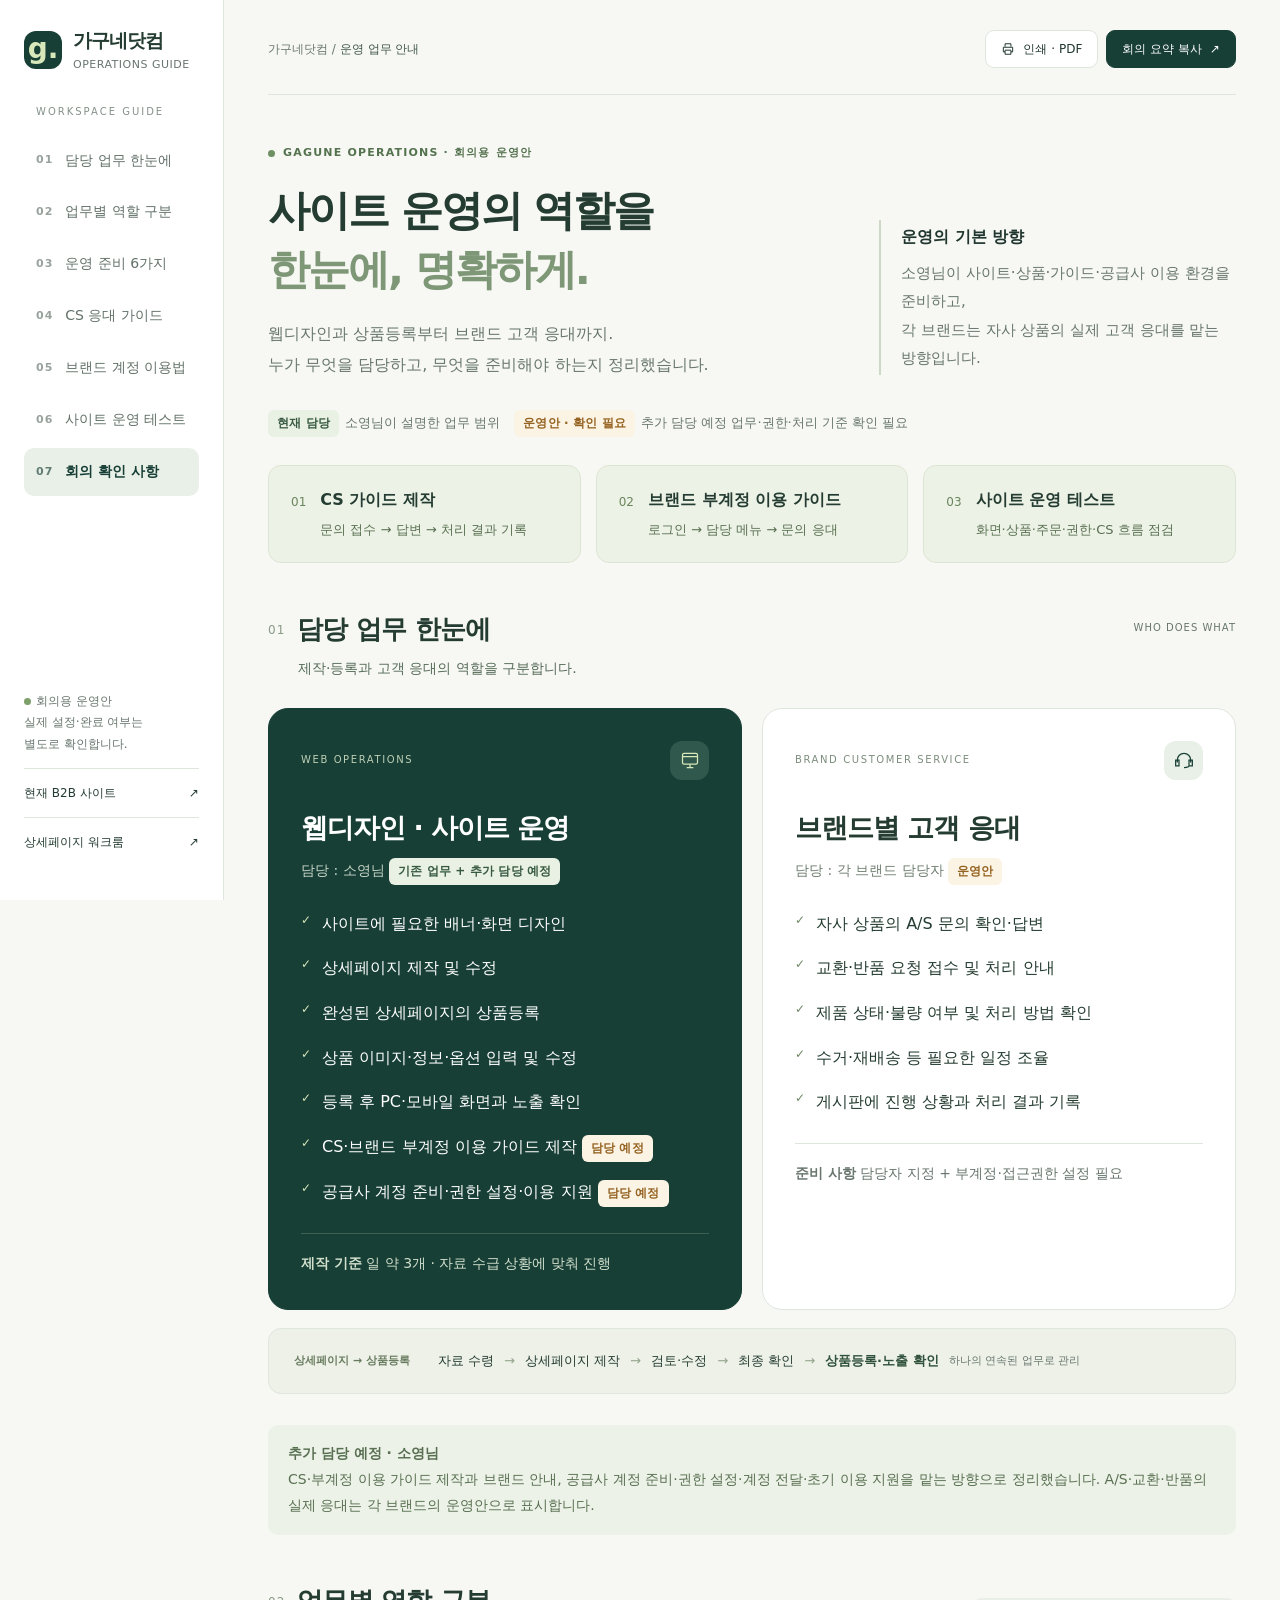
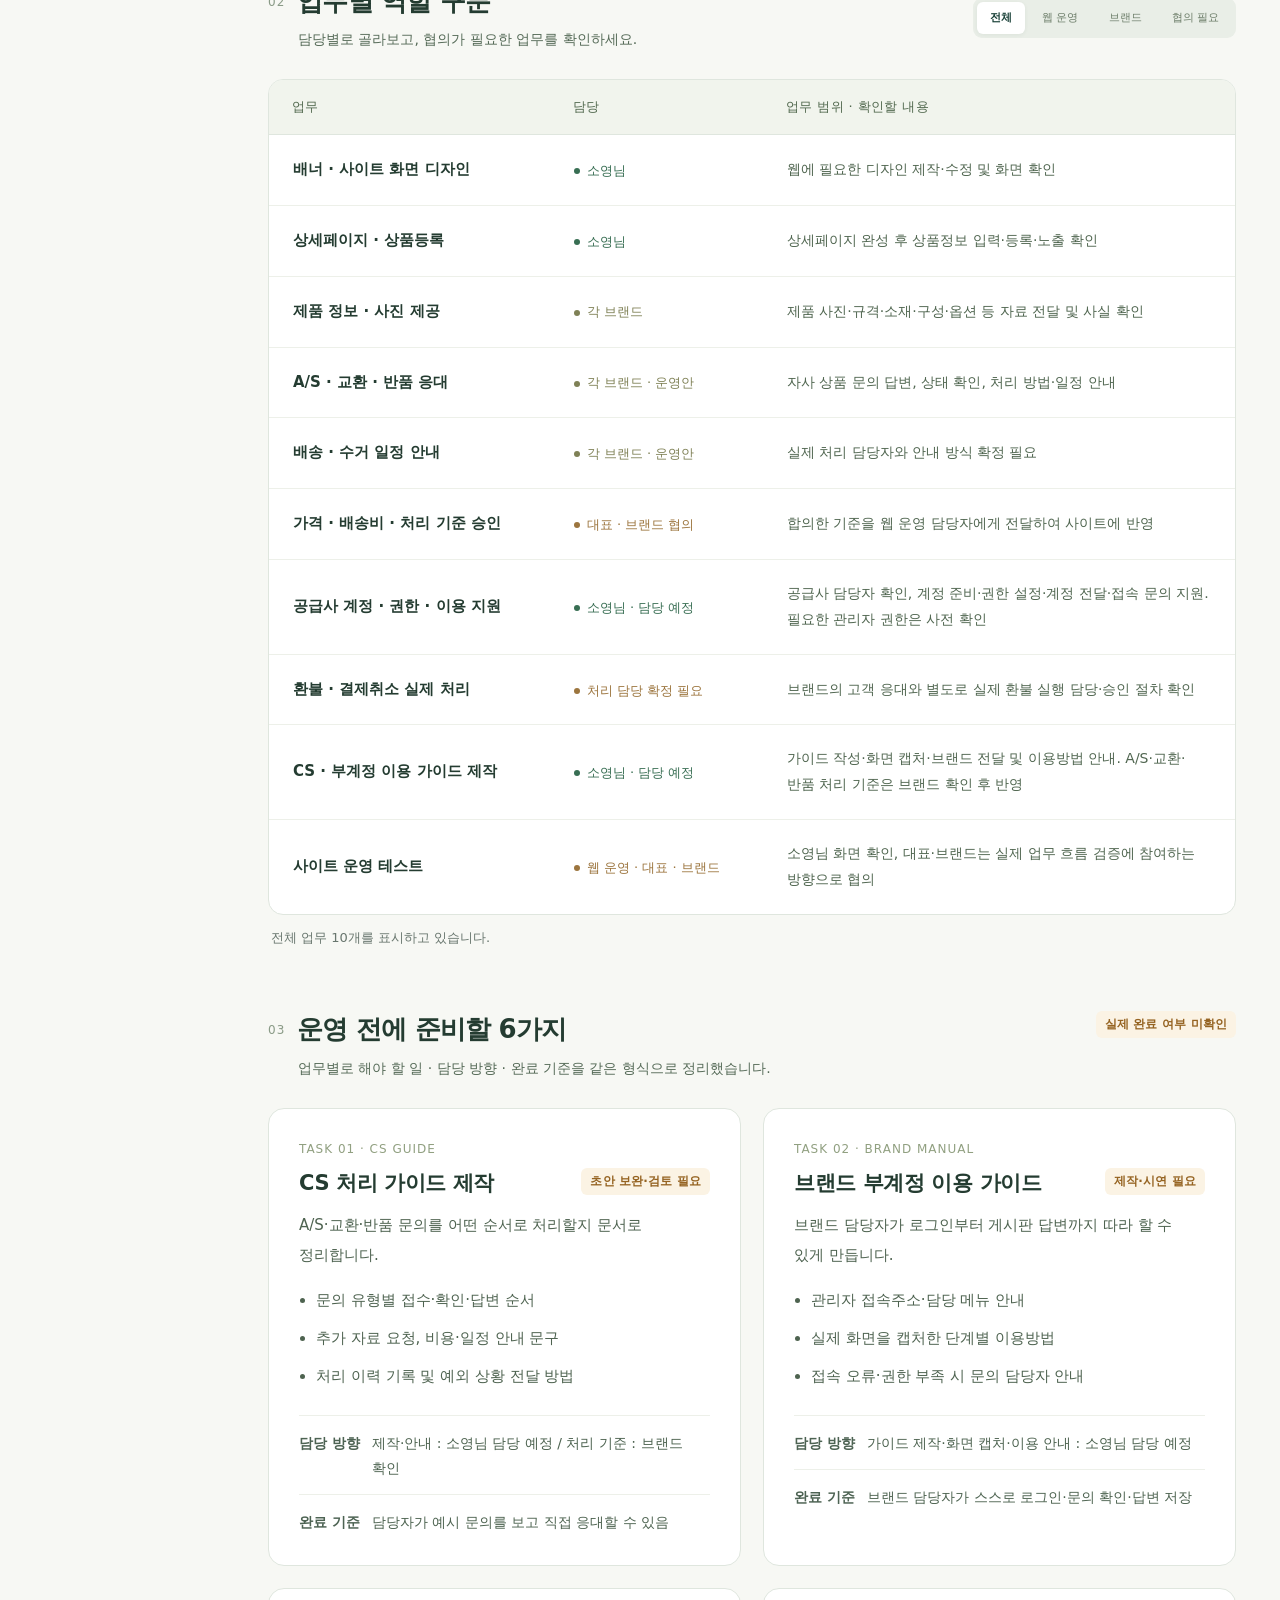
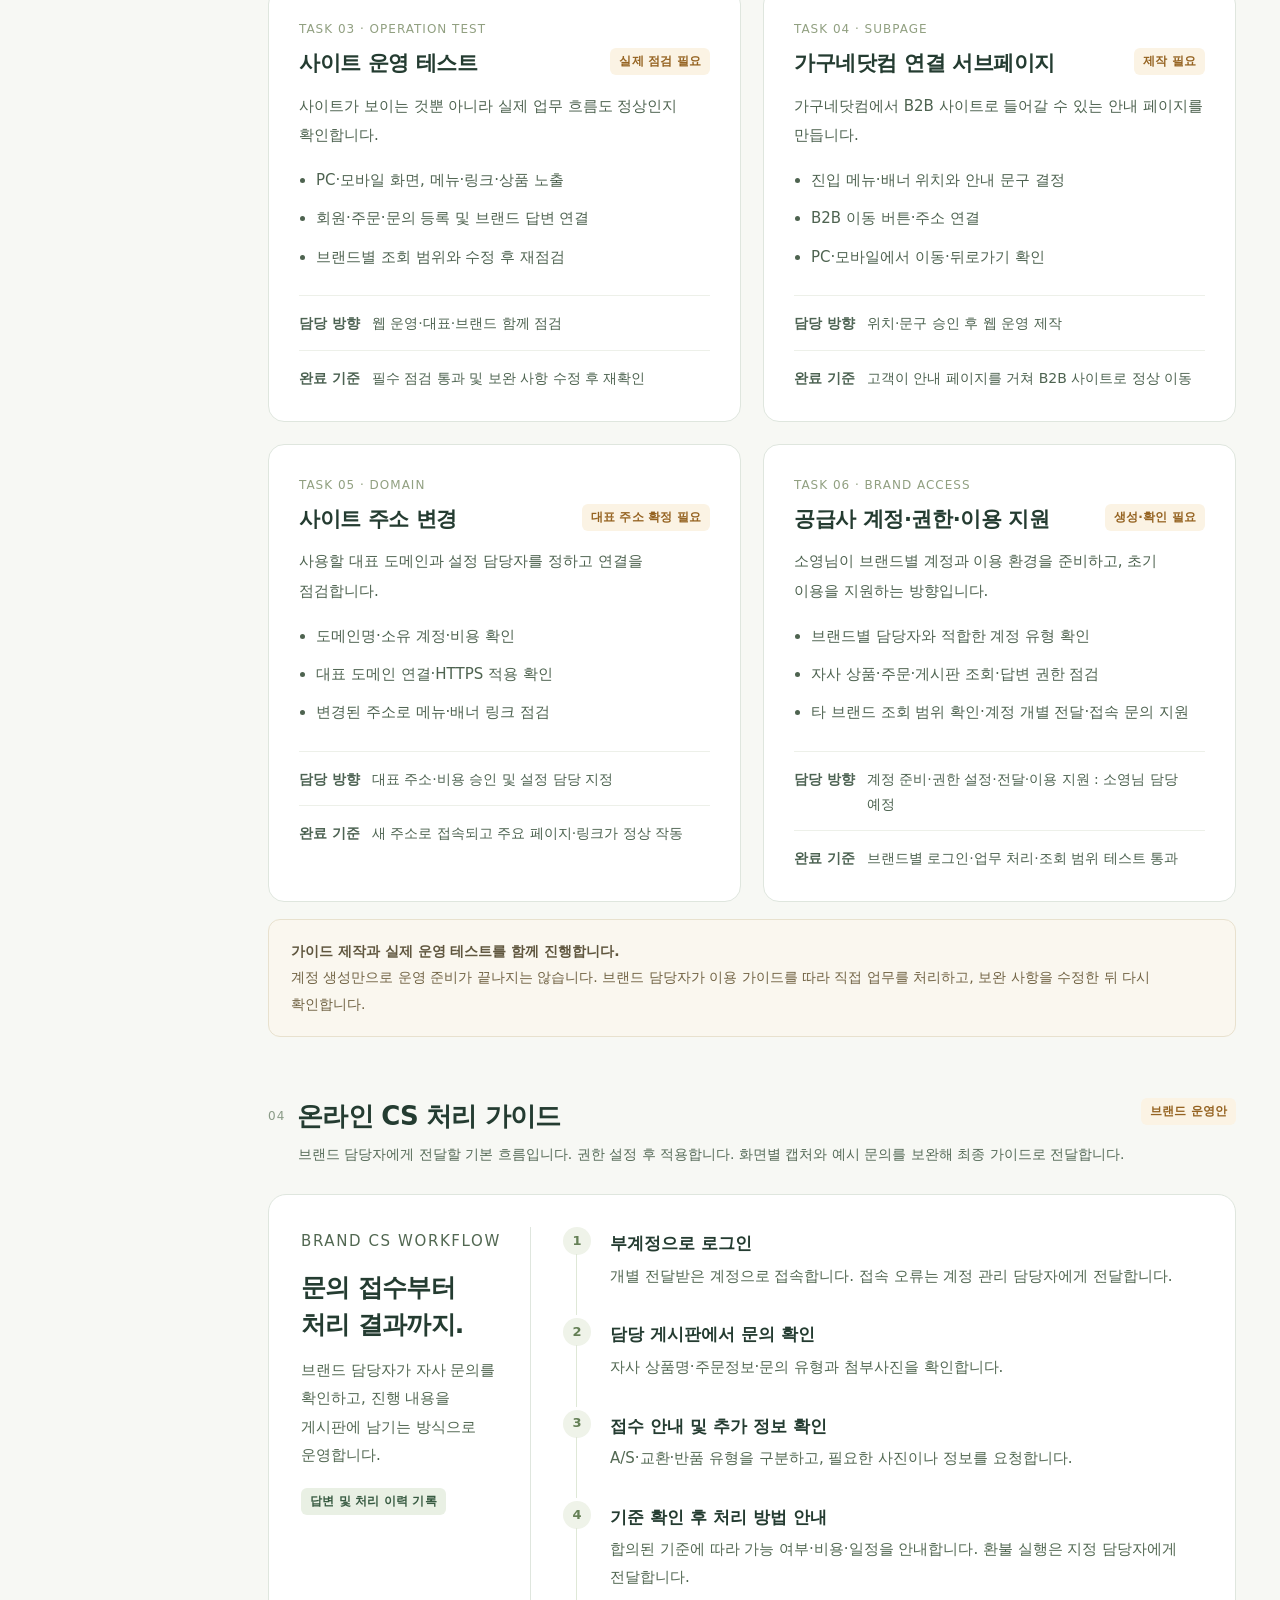
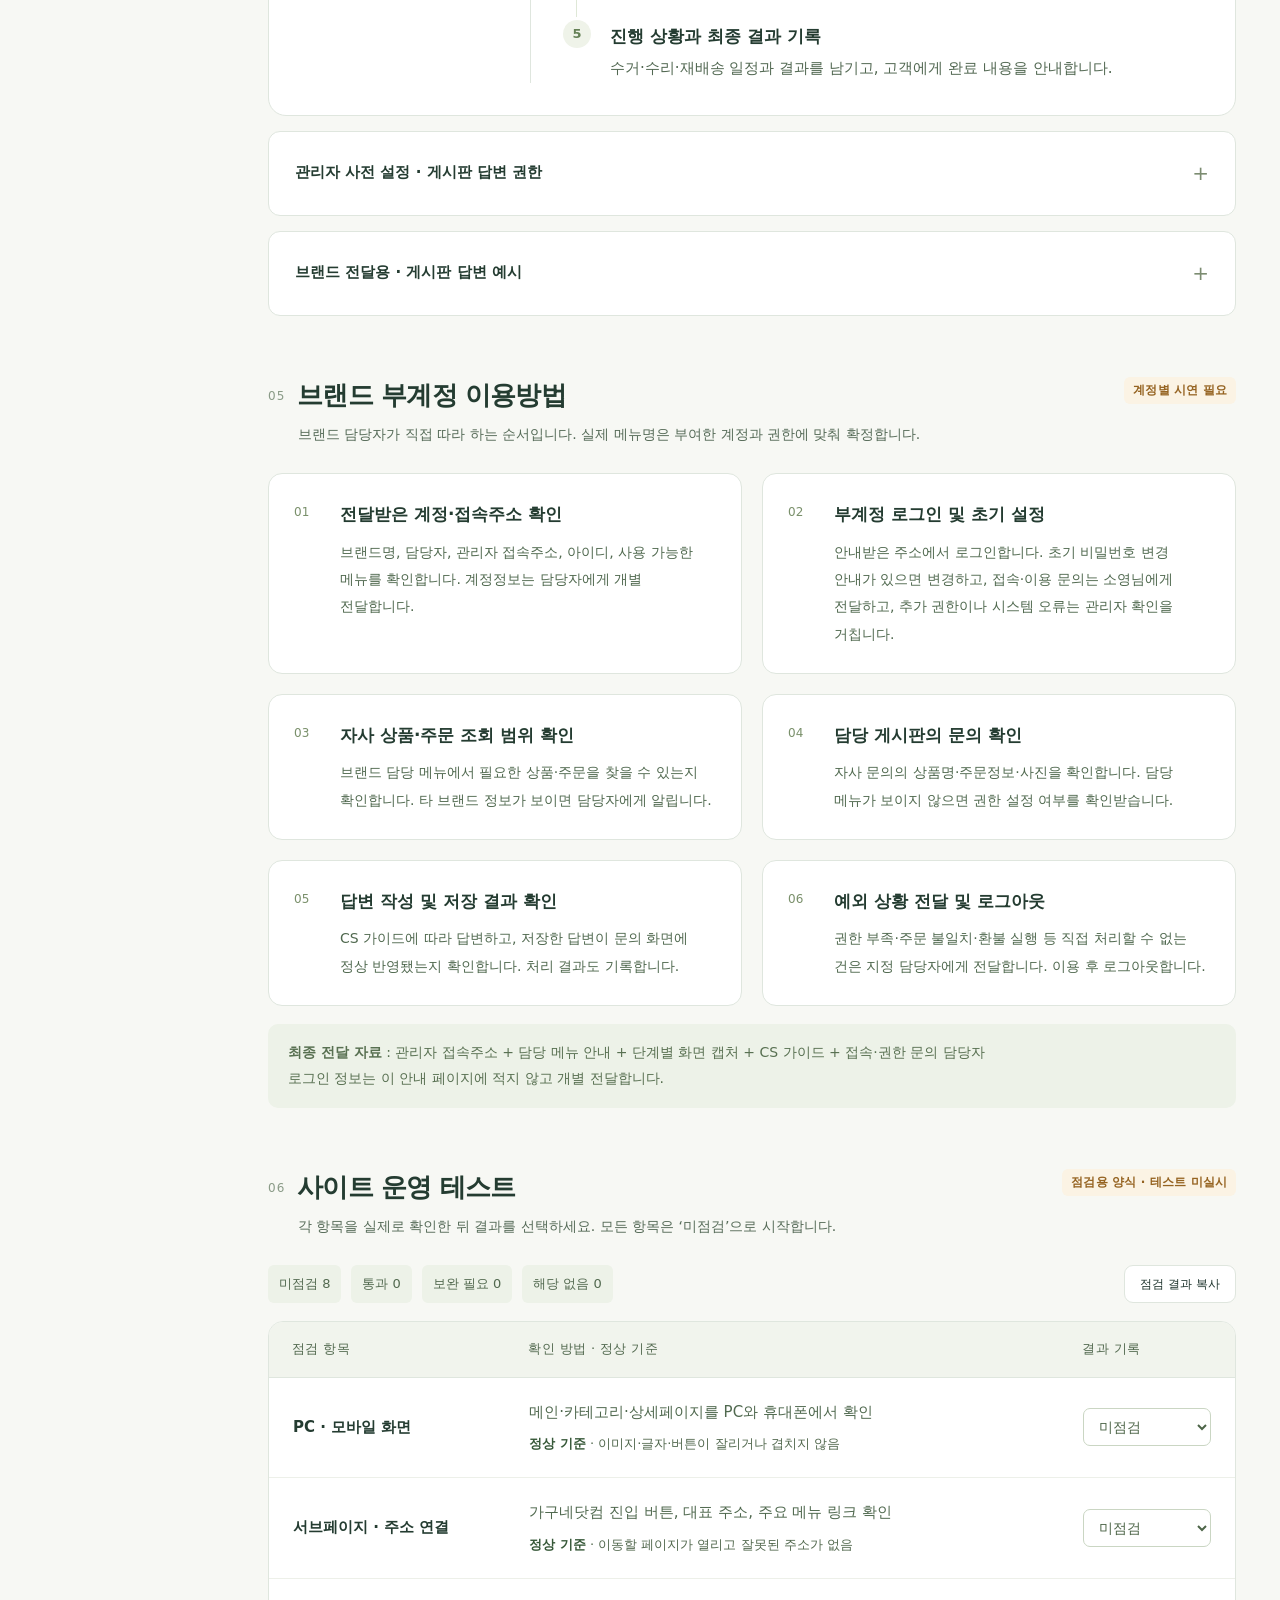
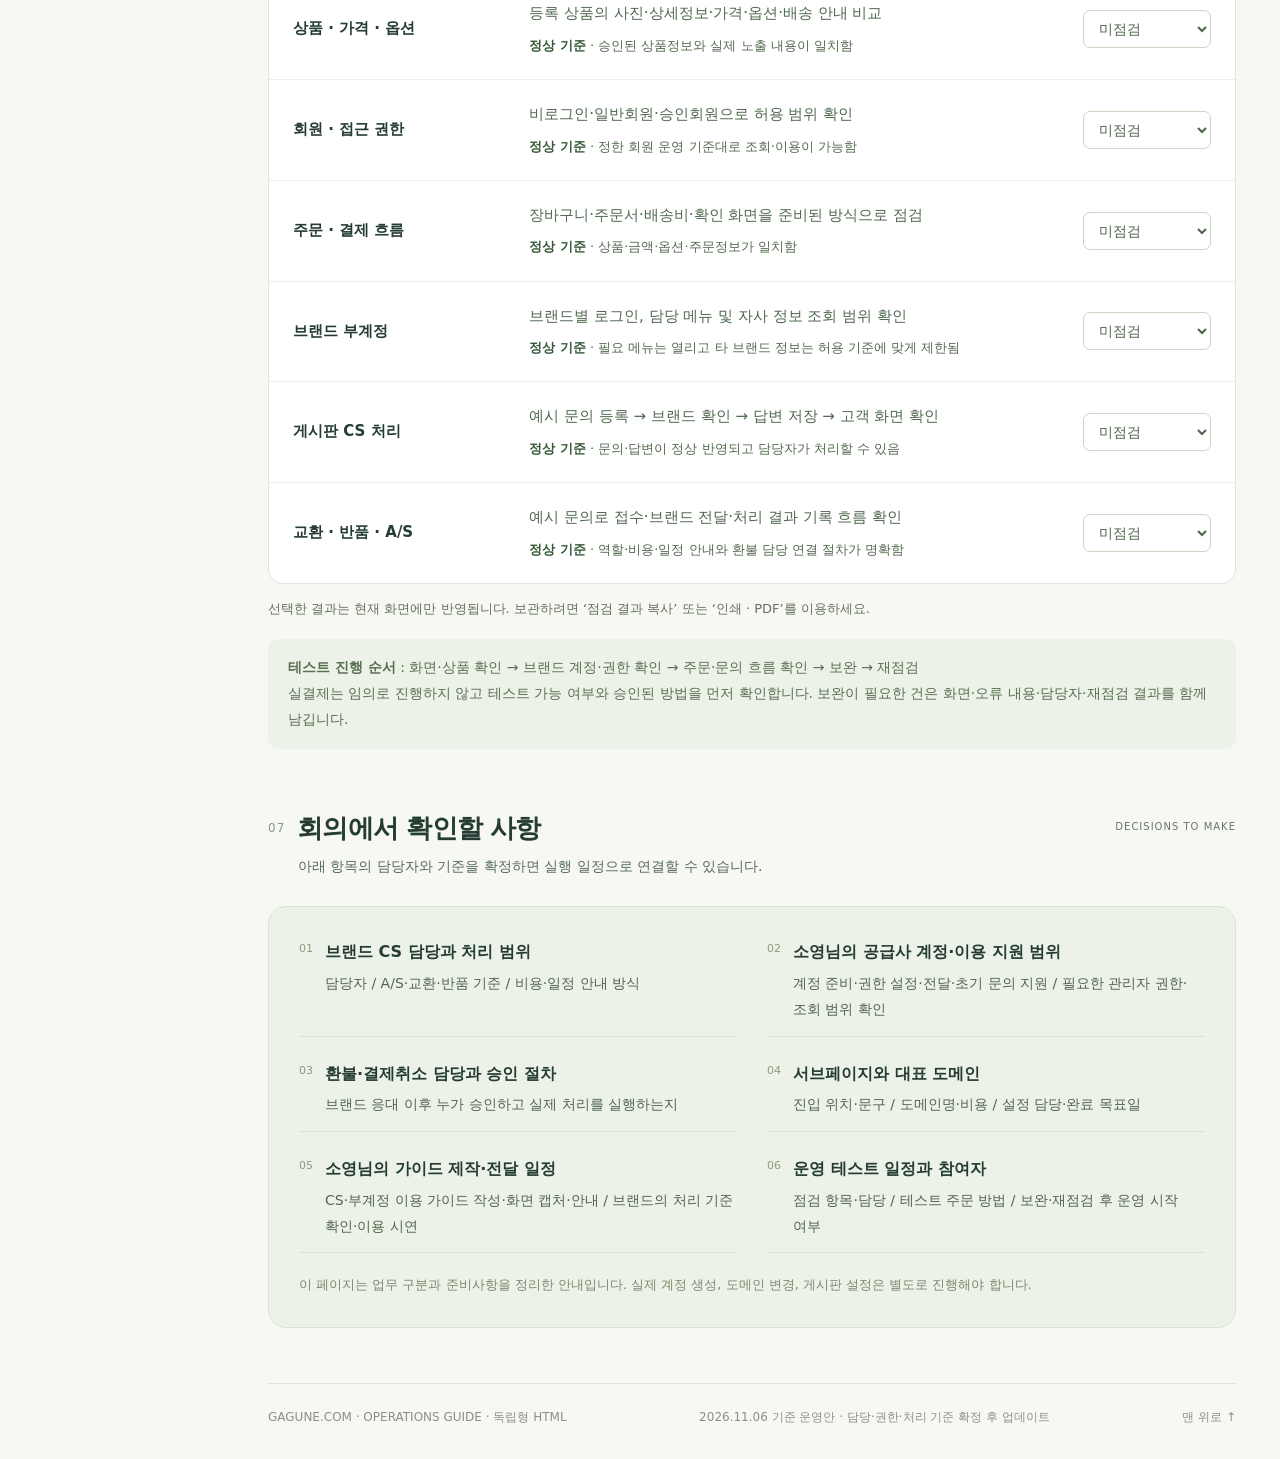
==== gagune-operations-guide/index.html @ 1e10a22b "Publish Gagune operations report for public mobile access" ====
<!doctype html>
<html lang="ko">
<head>
<meta charset="UTF-8">
<meta name="viewport" content="width=device-width, initial-scale=1, viewport-fit=cover">
<meta name="description" content="가구네닷컴 사이트 운영과 브랜드 고객 응대의 역할, 추가 준비 업무, 온라인 CS 처리 순서를 한눈에 확인하는 회의용 안내입니다.">
<meta name="robots" content="noindex,nofollow">
<meta name="theme-color" content="#173f36">
<title>가구네닷컴 · 운영 업무 안내</title>
<link rel="icon" href="data:image/svg+xml,%3Csvg xmlns='http://www.w3.org/2000/svg' viewBox='0 0 64 64'%3E%3Crect width='64' height='64' rx='18' fill='%23173f36'/%3E%3Ctext x='12' y='45' font-family='Arial' font-size='43' font-weight='bold' fill='%23d8e8ba'%3Eg.%3C/text%3E%3C/svg%3E" type="image/svg+xml">
<style>
:root{--paper:#f7f8f4;--white:#fff;--ink:#20362f;--muted:#68766e;--line:#dfe6de;--green:#173f36;--soft:#e9f0e8;--lime:#d8e8ba;--amber:#956321;--amber-bg:#fbf3e4;--radius:20px}
*{box-sizing:border-box}html{scroll-behavior:smooth;scroll-padding-top:36px}body{margin:0;background:var(--paper);color:var(--ink);font-family:Inter,"Pretendard","Noto Sans KR","Malgun Gothic",system-ui,sans-serif;font-size:15px;line-height:1.7;word-break:keep-all}button,a,summary{-webkit-tap-highlight-color:transparent}a{color:inherit;text-underline-offset:4px}button,input,textarea{font:inherit}button{cursor:pointer}button:focus-visible,a:focus-visible,summary:focus-visible{outline:3px solid #62956c;outline-offset:5px}button{border:0}svg{display:block}[hidden]{display:none!important}.skip{position:fixed;top:-80px;left:20px;z-index:10;padding:12px;background:var(--green);color:white}.skip:focus{top:12px}
.sidebar{position:fixed;inset:0 auto 0 0;width:224px;background:#fff;border-right:1px solid var(--line);padding:34px 24px;display:flex;flex-direction:column;z-index:5}.brand{text-decoration:none;display:flex;gap:11px;align-items:center;line-height:1.3}.brand-mark{width:38px;height:38px;border-radius:12px;background:var(--green);display:grid;place-items:center;color:var(--lime);font-size:28px;font-weight:800;padding-bottom:4px}.brand strong{font-size:19px;letter-spacing:-1px}.brand small{display:block;font-size:11px;margin-top:5px;letter-spacing:.5px;color:var(--muted)}.nav-caption{font-size:10px;letter-spacing:2px;color:#849188;margin:48px 12px 15px}.sidebar nav{display:grid;gap:7px}.nav-link{display:flex;align-items:center;gap:12px;padding:11px 12px;border-radius:10px;text-decoration:none;font-size:14px;color:#627168}.nav-link b{font-size:11px;opacity:.65;letter-spacing:1px}.nav-link:hover,.nav-link.active{color:var(--green);background:var(--soft);font-weight:700}.sidebar-bottom{margin-top:auto;padding-top:28px}.sidebar-bottom p{font-size:12px;color:var(--muted);line-height:1.8}.site-link{font-size:12px;text-decoration:none;display:flex;justify-content:space-between;padding:13px 0;border-top:1px solid var(--line)}.side-dot{display:inline-block;width:7px;height:7px;background:#7d9f6a;border-radius:50%;margin-right:5px}
.main{margin-left:224px;padding:30px 44px 30px}.container{max-width:1220px;margin:0 auto}.topbar{display:flex;justify-content:space-between;gap:16px;align-items:center;padding-bottom:26px;border-bottom:1px solid var(--line);font-size:12px;color:var(--muted)}.topbar strong{font-weight:500;color:#40574b}.top-actions{display:flex;gap:8px;align-items:center}.btn{padding:9px 15px;border-radius:9px;border:1px solid var(--line);background:white;color:var(--ink);font-size:12px;display:inline-flex;align-items:center;justify-content:center;gap:8px;line-height:1.5;text-decoration:none}.btn:hover{background:var(--soft)}.btn-primary{background:var(--green);color:white;border-color:var(--green)}.btn-primary:hover{background:#24584b}.btn svg{width:14px;height:14px}.hero{padding:48px 0 30px;display:grid;grid-template-columns:1.6fr 1fr;gap:40px;align-items:end}.eyebrow{display:flex;align-items:center;gap:8px;color:#55724f;font-size:11px;font-weight:700;letter-spacing:1.2px;margin:0 0 18px}.eyebrow:before{content:"";width:7px;height:7px;background:#6e9063;border-radius:50%}h1{font-size:clamp(31px,3.3vw,47px);line-height:1.4;letter-spacing:-2px;margin:0;font-weight:760}h1 span{color:#7e9777}.hero-desc{margin:18px 0 0;color:var(--muted);font-size:14px;max-width:500px;line-height:1.95}.hero-note{border-left:2px solid #cdd9c6;padding:2px 0 2px 20px;margin-bottom:5px;font-size:13px;color:var(--muted)}.hero-note strong{display:block;color:var(--ink);font-size:14px;margin-bottom:7px}.hero-note span{display:block;line-height:1.9}.legend{display:flex;gap:18px;flex-wrap:wrap;align-items:center;font-size:11px;color:var(--muted);margin:0 0 26px}.pill{font-size:10px;padding:4px 9px;border-radius:6px;display:inline-block;line-height:1.6;font-weight:650;letter-spacing:.15px}.pill-green{color:#375a41;background:#e9f0e4}.pill-amber{color:var(--amber);background:var(--amber-bg)}.legend .pill{margin-right:6px}.section{padding:34px 0 13px;scroll-margin-top:20px}.section-header{display:flex;align-items:start;justify-content:space-between;gap:16px;margin:0 0 22px}.section-title{display:flex;gap:12px;align-items:center}.section-num{color:#8a9b87;font-size:12px;letter-spacing:1px}.section h2{font-size:23px;letter-spacing:-.8px;line-height:1.45;margin:0}.section-header p{color:var(--muted);font-size:12px;margin:7px 0 0 30px}.small-label{font-size:10px;color:var(--muted);letter-spacing:1px;margin-top:8px}.roles{display:grid;grid-template-columns:1fr 1fr;gap:20px}.role-card{border:1px solid var(--line);border-radius:var(--radius);padding:30px 32px;background:white;position:relative}.role-card.web{background:var(--green);color:white;border-color:var(--green)}.role-top{display:flex;justify-content:space-between;align-items:center;margin-bottom:23px}.role-kicker{font-size:10px;letter-spacing:1.6px;color:#7b8d7c}.web .role-kicker{color:#bdcfb5}.icon-box{height:39px;width:39px;display:grid;place-items:center;border-radius:12px;background:var(--soft);color:var(--green)}.icon-box svg{height:20px;width:20px}.web .icon-box{background:#31584c;color:var(--lime)}.role-card h3{font-size:27px;letter-spacing:-1px;margin:0 0 5px}.role-sub{font-size:13px;margin:0 0 24px;color:#718072}.web .role-sub{color:#c6d4c6}.role-list{list-style:none;padding:0;margin:0;display:grid;gap:12px}.role-list li{position:relative;padding-left:21px;font-size:14px}.role-list li:before{content:"✓";position:absolute;left:0;color:#6d8764;font-size:12px}.web .role-list li:before{color:var(--lime)}.role-footer{border-top:1px solid var(--line);padding-top:17px;margin:26px 0 0;font-size:12px;color:var(--muted)}.web .role-footer{border-color:#3d6053;color:#d1dfcc}.role-footer strong{font-weight:600}.flow-band{background:#edf1e8;border:1px solid var(--line);margin-top:18px;padding:20px 25px;border-radius:13px;display:flex;gap:28px;align-items:center}.flow-band>span{font-size:11px;font-weight:700;color:#687b5e;white-space:nowrap}.production-flow{display:flex;align-items:center;flex-wrap:wrap;gap:10px;font-size:13px}.production-flow i{font-style:normal;color:#92a489}.production-flow strong{font-weight:700;color:#2f503a}.production-flow small{font-size:11px;color:var(--muted)}
.filter-group{display:flex;gap:4px;background:#e9eee7;padding:4px;border-radius:9px;align-self:center}.filter{background:transparent;border-radius:6px;padding:6px 13px;color:#6c7d69;font-size:11px}.filter[aria-pressed="true"]{background:white;color:var(--green);box-shadow:0 1px 4px #243b2910;font-weight:700}.matrix-wrap{border:1px solid var(--line);border-radius:15px;overflow:hidden;background:white}.matrix{border-collapse:collapse;width:100%;text-align:left;font-size:13px}.matrix th{font-size:11px;color:#788576;font-weight:500;letter-spacing:.4px;background:#f1f4ed;padding:15px 23px;border-bottom:1px solid var(--line)}.matrix td{padding:18px 23px;border-bottom:1px solid #edf0e9;vertical-align:middle}.matrix tbody tr:last-child td{border:0}.matrix td:first-child{font-weight:650;min-width:160px}.matrix td:nth-child(2){white-space:nowrap}.matrix td:nth-child(3){color:#73816f;font-size:12px;max-width:430px}.owner{display:inline-flex;align-items:center;gap:7px;font-size:11px;white-space:nowrap}.owner:before{content:"";width:6px;height:6px;border-radius:50%;background:currentColor}.owner.web{color:#386e53}.owner.brand{color:#7f8156}.owner.discuss{color:#9c753e}.matrix-caption{margin:11px 3px 0;font-size:11px;color:var(--muted)}
.setup-grid{display:grid;grid-template-columns:1fr 1fr;gap:16px}.setup-card{border:1px solid var(--line);border-radius:16px;background:white;padding:25px 28px}.setup-title{display:flex;justify-content:space-between;gap:14px;align-items:center;margin-bottom:12px}.setup-title h3{font-size:17px;margin:0;letter-spacing:-.4px}.setup-index{color:#91a081;font-size:11px;display:block;margin-bottom:8px;letter-spacing:1px}.setup-card>p{color:var(--muted);font-size:12px;margin:0 0 16px;line-height:1.9}.setup-card ul{padding-left:17px;color:#4d6152;font-size:12px;margin:15px 0 20px;display:grid;gap:6px}.setup-meta{border-top:1px solid #edf0e9;padding-top:13px;display:flex;gap:12px;align-items:start;font-size:11px;color:var(--muted)}.setup-meta b{color:#4d6353;white-space:nowrap;font-weight:650}.setup-meta span{line-height:1.8}.inline-link{font-size:11px;color:#496a4a;text-decoration:none;border-bottom:1px solid #ccd7c3}.notice{border:1px solid #e8e1ce;background:#faf7ef;border-radius:12px;display:flex;gap:12px;padding:18px 22px;margin-top:17px;align-items:start}.notice svg{flex:none;width:17px;height:17px;margin-top:3px;color:var(--amber)}.notice p{font-size:12px;margin:0;color:#7e7154;line-height:1.9}.notice strong{font-weight:650;color:#5f563e}
.cs-panel{border:1px solid var(--line);border-radius:18px;padding:29px;background:white;display:grid;grid-template-columns:230px 1fr;gap:35px}.cs-intro{padding-right:23px;border-right:1px solid var(--line)}.cs-intro .role-kicker{margin:0 0 13px}.cs-intro h3{font-size:24px;line-height:1.5;letter-spacing:-.7px;margin:0 0 12px}.cs-intro p{font-size:12px;color:var(--muted);line-height:1.9;margin:0 0 15px}.cs-steps{list-style:none;padding:0;margin:0;display:grid;gap:0}.cs-steps li{display:grid;grid-template-columns:28px 1fr;column-gap:15px;position:relative;padding:0 0 21px}.cs-steps li:last-child{padding-bottom:0}.cs-steps li:not(:last-child):before{content:"";position:absolute;left:13px;top:27px;bottom:1px;width:1px;background:#dfe8d7}.step-circle{width:28px;height:28px;border-radius:50%;background:#eff3e9;display:grid;place-items:center;color:#658056;font-size:11px;font-weight:700}.cs-steps h4{margin:1px 0 3px;font-size:13px}.cs-steps p{font-size:12px;color:var(--muted);margin:0;line-height:1.85}.guide-details{margin-top:15px;border:1px solid var(--line);border-radius:12px;background:white;padding:0 23px}.guide-details summary{cursor:pointer;font-size:13px;font-weight:650;padding:19px 0;list-style:none;display:flex;justify-content:space-between;align-items:center;gap:15px}.guide-details summary:after{content:"+";font-size:20px;font-weight:400;color:#7c8c71}.guide-details[open] summary:after{content:"−"}.guide-content{padding:0 0 23px;font-size:12px;color:#6a7b67;line-height:1.9}.guide-content ol{padding-left:20px;margin:0 0 12px;display:grid;gap:8px}.reference{display:inline-block;color:#4b6e4e;font-size:11px}.reply-box{white-space:pre-line;background:#f3f5ef;border-radius:10px;padding:19px 22px;color:#486048;line-height:1.95;font-size:12px;margin-bottom:14px}.copy-row{display:flex;justify-content:space-between;gap:15px;align-items:center}.copy-row p{margin:0;font-size:11px;color:var(--muted)}
.meeting{background:#edf2e8;border:1px solid #dbe4d2;border-radius:18px;padding:28px 30px}.meeting-grid{display:grid;grid-template-columns:1fr 1fr;gap:16px 30px}.meeting-item{display:flex;gap:12px;align-items:start;font-size:12px;padding-bottom:13px;border-bottom:1px solid #dbe3d3}.meeting-item span{color:#8c9b7c;font-size:11px;padding-top:2px}.meeting-item strong{display:block;font-size:13px;font-weight:650;margin-bottom:4px}.meeting-item p{color:#6d7d65;margin:0}.meeting-footer{margin:20px 0 0;font-size:11px;color:#7c886e}.footer{margin-top:42px;padding:22px 0 0;border-top:1px solid var(--line);display:flex;justify-content:space-between;gap:20px;font-size:10px;color:#899184}.footer a{text-decoration:none}.toast{position:fixed;bottom:28px;left:calc(50% + 100px);transform:translateX(-50%);background:#173f36;color:white;border-radius:10px;padding:13px 22px;box-shadow:0 5px 25px #0002;font-size:13px;z-index:20;max-width:90vw;text-align:center}.mobile-brand{display:none}
@media(min-width:1550px){.main{padding-left:65px;padding-right:65px}.hero{padding-top:58px}.section{padding-top:42px}.role-card{padding:34px 38px}}
@media(max-width:1120px){.sidebar{width:188px;padding:28px 18px}.main{margin-left:188px;padding:26px 28px}.hero{grid-template-columns:1fr;gap:20px}.hero-note{max-width:530px}.hero-note span{display:inline}.role-card{padding:25px}.role-card h3{font-size:24px}.matrix td,.matrix th{padding:15px 16px}.cs-panel{grid-template-columns:190px 1fr;gap:25px}.flow-band{gap:15px;align-items:start;flex-direction:column}.toast{left:calc(50% + 90px)}}
@media(max-width:760px){html{scroll-padding-top:95px}.sidebar{position:sticky;top:0;width:100%;padding:13px 18px 9px;border-right:0;border-bottom:1px solid var(--line);display:block}.brand{display:none}.mobile-brand{display:flex;align-items:center;justify-content:space-between;font-size:14px;font-weight:750;letter-spacing:-.5px;margin-bottom:10px}.mobile-brand span{font-size:9px;color:#7a8d73;font-weight:500;letter-spacing:1px}.sidebar nav{display:flex;gap:3px;overflow:auto;scrollbar-width:none}.nav-link{padding:7px 11px;font-size:11px;white-space:nowrap;flex:none}.nav-link b{font-size:9px}.nav-caption,.sidebar-bottom{display:none}.main{margin:0;padding:21px 20px}.topbar{font-size:10px;padding-bottom:19px;align-items:start}.top-actions{gap:5px}.top-actions .btn{padding:7px 9px;font-size:10px}.top-actions .btn svg{display:none}.hero{padding:30px 0 24px;gap:24px}h1{font-size:33px;letter-spacing:-1.6px}.hero-desc{font-size:13px}.eyebrow{font-size:9px}.hero-note{padding-left:15px;font-size:11px}.hero-note strong{font-size:12px}.legend{gap:10px;font-size:10px;margin-bottom:12px}.section{padding-top:27px;scroll-margin-top:100px}.section-header{flex-wrap:wrap;margin-bottom:18px}.section h2{font-size:21px}.section-header p{font-size:11px;margin-left:27px}.roles,.setup-grid{grid-template-columns:1fr;gap:14px}.role-card{padding:26px}.role-top{margin-bottom:18px}.role-card h3{font-size:25px}.role-list{gap:11px}.role-list li{font-size:13px}.role-footer{font-size:11px;margin-top:22px}.flow-band{padding:18px}.production-flow{font-size:11px;gap:7px}.filter-group{width:100%}.filter{flex:1;padding:7px 8px}.matrix thead{display:none}.matrix tbody{display:block}.matrix tr{display:grid;padding:17px 20px;border-bottom:1px solid var(--line);gap:9px}.matrix tr:last-child{border:0}.matrix td{padding:0;border:0!important;display:block;white-space:normal!important}.matrix td:first-child{font-size:13px;min-width:0}.matrix td:nth-child(3){font-size:11px}.matrix td[data-label="담당"]:before{content:"담당 ";font-size:10px;color:#8a9583;margin-right:9px}.setup-card{padding:23px}.setup-title h3{font-size:17px}.cs-panel{grid-template-columns:1fr;gap:25px;padding:24px}.cs-intro{padding:0 0 18px;border-right:0;border-bottom:1px solid var(--line)}.cs-intro h3{font-size:22px}.cs-intro h3 br{display:none}.cs-intro p{margin-bottom:10px}.guide-details{padding:0 19px}.guide-details summary{font-size:12px}.reply-box{padding:17px}.copy-row{align-items:start;flex-direction:column}.meeting{padding:23px}.meeting-grid{grid-template-columns:1fr;gap:17px}.footer{flex-direction:column;gap:9px;margin-top:28px}.toast{left:50%;width:max-content;font-size:12px}.small-label{font-size:9px}.notice{padding:16px}.notice p{font-size:11px}}
@media(prefers-reduced-motion:reduce){html{scroll-behavior:auto}}
.section-header p{font-size:13px}.hero-desc{font-size:15px}.hero-note{font-size:14px}.role-list li{font-size:15px}.role-footer{font-size:13px}.matrix{font-size:14px}.matrix td:nth-child(3){font-size:13px}.setup-card>p,.setup-card ul{font-size:14px}.setup-meta{font-size:12px}.notice p,.cs-intro p,.cs-steps p,.guide-content,.reply-box{font-size:14px}.cs-steps h4{font-size:15px}.meeting-item p{font-size:13px}.meeting-item strong{font-size:14px}@media(max-width:760px){.role-list li,.setup-card>p,.setup-card ul,.notice p,.cs-steps p,.guide-content,.reply-box{font-size:14px}.matrix td:nth-child(3){font-size:13px}.hero-desc{font-size:14px}.hero-note{font-size:13px}.section-header p{font-size:12px}.nav-link{font-size:12px}.role-footer{font-size:12px}}@media print{@page{size:A4;margin:14mm}.sidebar,.top-actions,.filter-group,.btn,.toast,.copy-row{display:none!important}.main{margin:0;padding:0}.container{max-width:none}.hero{padding-top:20px;grid-template-columns:1.5fr 1fr;gap:20px}body{background:white;font-size:11px;color:#111}.hero h1{font-size:28px}.hero-desc{font-size:11px}.section{padding-top:22px}.section h2{font-size:18px}.role-card,.setup-card,.meeting,.cs-panel,.guide-details{break-inside:avoid;box-shadow:none}.role-card.web{background:white;color:#193f35;border:1px solid #aaa}.web .role-sub,.web .role-kicker,.web .role-footer{color:#52634f}.role-list li{font-size:11px}.role-card h3{font-size:21px}.matrix th,.matrix td{padding:11px 13px}.matrix th{font-size:10px}.matrix td{font-size:10px}.setup-card{padding:18px}.setup-card>p,.setup-card ul,.cs-steps p{font-size:10px}.setup-title h3{font-size:14px}.cs-panel{padding:20px;grid-template-columns:180px 1fr}.footer{margin-top:22px}.guide-details summary{padding:13px 0}.hero-note{font-size:10px}.role-footer{font-size:10px}.role-card{padding:24px}.meeting-item{font-size:10px}.section-header p{font-size:10px}}
</style>
<style id="readability-v2">
/* Meeting readability and operational preparation */
body{color:#243c31;font-size:16px;line-height:1.85}.container{max-width:1280px}
.section{padding-top:48px}.section-header{margin-bottom:26px}.section h2{font-size:26px}.section-header p{font-size:14px;color:#566b58}
.hero-desc{font-size:16px}.hero-note{font-size:15px}.hero-note strong{font-size:16px}.pill{font-size:12px}.legend{font-size:13px;gap:14px}
.role-card{padding:32px}.role-list{gap:15px}.role-list li{font-size:16px}.role-sub,.role-footer{font-size:14px}
.matrix th{font-size:13px;color:#52694f}.matrix td{padding:21px 24px;font-size:15px}.matrix td:nth-child(3){font-size:14px;color:#506650}.owner{font-size:13px}.matrix-caption{font-size:13px}
.focus-grid{display:grid;grid-template-columns:repeat(3,minmax(0,1fr));gap:15px;margin-top:28px}.focus-item{display:flex;gap:14px;padding:21px 22px;background:#edf2e7;border:1px solid #dce5d3;border-radius:13px;text-decoration:none;align-items:flex-start}.focus-item>span{font-size:12px;color:#6b865c;padding-top:4px}.focus-item strong{display:block;font-size:16px;line-height:1.6}.focus-item small{display:block;font-size:13px;line-height:1.8;color:#587050;margin-top:5px}.focus-item:hover{background:#e3ecdc}
.setup-grid{gap:22px}.setup-card{padding:29px 30px}.setup-title{align-items:flex-start;gap:14px}.setup-title h3{font-size:21px;line-height:1.5}.setup-card>p,.setup-card ul{font-size:15px;line-height:1.95;color:#4e6350}.setup-card ul{gap:9px;margin-bottom:23px}.setup-meta{padding:15px 0 0;margin-top:13px;font-size:14px}.setup-meta span{color:#4d6350}.setup-index{font-size:12px}.inline-link{font-size:13px}.notice p{font-size:14px;color:#716344}
.cs-panel{gap:32px;padding:32px}.cs-intro p,.cs-steps p{font-size:15px;color:#526852}.cs-steps h4{font-size:17px}.cs-steps li{padding-bottom:28px;column-gap:19px}.cs-steps li:last-child{padding-bottom:0}.cs-steps li:not(:last-child):before{bottom:3px}.cs-intro h3{font-size:25px}.step-circle{font-size:13px}.guide-details summary{font-size:15px;padding:23px 0}.guide-content,.reply-box{font-size:15px;line-height:2}.reference,.copy-row p{font-size:13px}.guide-details{padding:0 26px}.meeting-item p{font-size:14px;color:#50664c}.meeting-item strong{font-size:16px}.meeting-grid{gap:22px 30px}.meeting-footer{font-size:13px}.meeting{padding:30px}.nav-link{font-size:14px}.sidebar{padding-top:28px}.nav-caption{margin-top:31px}.sidebar nav{gap:4px}.footer{font-size:12px;flex-wrap:wrap}
.guide-callout{font-size:14px;color:#587051;background:#edf2e8;border-radius:10px;padding:16px 20px;margin:18px 0 0}.account-list{display:grid;grid-template-columns:1fr 1fr;gap:20px;list-style:none;padding:0;margin:0;counter-reset:account}.account-list li{counter-increment:account;display:grid;grid-template-columns:32px 1fr;gap:14px;background:#fff;border:1px solid var(--line);padding:25px;border-radius:14px;align-items:start}.account-list li:before{content:counter(account,decimal-leading-zero);font-size:12px;color:#7a906b;line-height:2.2}.account-list h3{font-size:17px;margin:0 0 8px}.account-list p{font-size:14px;margin:0;color:#50694f;line-height:1.95}
.test-toolbar{display:flex;justify-content:space-between;align-items:center;gap:15px;flex-wrap:wrap;margin:0 0 18px}.test-counts{display:flex;gap:10px;flex-wrap:wrap;font-size:13px;color:#52694f}.test-counts span{padding:7px 11px;background:#edf2e8;border-radius:6px}.test-note{font-size:13px;color:#637259;margin:13px 0 0}.test-table th{font-size:13px}.test-table td:first-child{min-width:135px}.test-table td:nth-child(2){white-space:normal;color:#50694f}.test-table td:nth-child(3){min-width:130px;max-width:160px}.test-select{padding:9px 11px;border:1px solid #cad6c3;border-radius:7px;background:#fff;color:#4d6548;width:100%;font-size:14px}.test-select[data-result="pass"]{background:#e7f0e1;color:#2d5b33}.test-select[data-result="fix"]{background:#fff2dc;color:#83570e}.print-result{display:none}.test-expect{display:block;font-size:13px;color:#53694f;margin-top:6px}.test-expect b{font-weight:650;color:#365838}
@media(max-width:1120px){.focus-grid{grid-template-columns:1fr}.focus-item{padding:18px 21px}.hero-desc{font-size:15px}.setup-card{padding:25px}.setup-title{flex-wrap:wrap}.cs-panel{grid-template-columns:190px 1fr}.test-table td,.test-table th{padding:18px 16px}}
@media(max-width:760px){.section{padding-top:37px}.section h2{font-size:23px}.section-header p{font-size:13px;line-height:1.9}.role-card{padding:27px}.role-list li{font-size:15px}.role-sub,.role-footer{font-size:13px}.hero-note{font-size:14px}.hero-note strong{font-size:15px}.legend{font-size:12px}.pill{font-size:11px}.matrix td:first-child{font-size:16px}.matrix td:nth-child(3){font-size:14px}.matrix tr{padding:22px;gap:11px}.matrix td{padding:0}.owner{font-size:13px}.setup-card{padding:26px 24px}.setup-title h3{font-size:20px}.setup-card>p,.setup-card ul,.setup-meta{font-size:14px}.setup-card ul{padding-left:20px}.setup-meta{gap:10px}.cs-panel{padding:25px;grid-template-columns:1fr}.cs-intro p,.cs-steps p,.guide-content,.reply-box{font-size:14px}.cs-steps h4{font-size:16px}.guide-details{padding:0 22px}.guide-details summary{font-size:14px}.account-list{grid-template-columns:1fr;gap:15px}.account-list li{padding:23px}.account-list h3{font-size:17px}.meeting{padding:25px}.meeting-item strong{font-size:15px}.meeting-item p{font-size:14px}.test-table td:nth-child(3){max-width:none}.test-toolbar{align-items:flex-start}.test-table td[data-label="기록"]:before{content:'점검 결과';font-size:12px;color:#6e7c65;display:block;margin-bottom:8px}.test-expect{font-size:14px}.footer{font-size:11px}.nav-link{font-size:12px}.btn{font-size:13px}.focus-grid{margin-top:22px}}
@media print{.focus-grid{grid-template-columns:repeat(3,1fr)}.focus-item{padding:12px}.focus-item strong{font-size:12px}.focus-item small{font-size:10px}.account-list{grid-template-columns:1fr 1fr;gap:12px}.account-list li{padding:15px;break-inside:avoid}.account-list h3{font-size:13px}.account-list p,.guide-callout,.test-note,.meeting-item p{font-size:10px}.test-select{display:none}.print-result{display:block;font-size:11px}.setup-title h3{font-size:15px}.setup-card>p,.setup-card ul,.setup-meta{font-size:11px}.section h2{font-size:20px}.section-header p{font-size:11px}.matrix th,.matrix td,.matrix td:nth-child(3){font-size:10px;padding:12px}.test-counts span{font-size:10px}.meeting-item strong{font-size:12px}.cs-steps h4{font-size:12px}.cs-steps p{font-size:11px}.role-list li{font-size:12px}.role-sub,.role-footer{font-size:11px}.role-card{padding:24px}.hero-desc{font-size:12px}.test-expect{font-size:10px}.account-list,.setup-grid{gap:14px}.guide-content,.reply-box{font-size:11px}}
</style>
<style id="portable-html">
.copy-overlay{position:fixed;inset:0;z-index:100;background:rgba(15,35,26,.5);display:grid;place-items:center;padding:20px;overflow:auto}
.copy-dialog{background:white;border:1px solid #dfe6de;border-radius:16px;padding:26px;width:100%;max-width:600px;box-shadow:0 16px 60px #102e3833;color:#243c31}
.copy-dialog h2{font-size:20px;line-height:1.5;margin:0 0 10px}.copy-dialog p{font-size:14px;line-height:1.85;margin:0 0 16px;color:#526650}
.copy-dialog textarea{display:block;width:100%;min-height:240px;max-height:55vh;padding:16px;border:1px solid #ccd8c5;border-radius:9px;font-size:14px;line-height:1.85;background:white;color:#243c31;resize:vertical}
.copy-dialog .btn{margin-top:16px;min-height:40px}.file-caption{font-size:12px;color:#687b5e;margin-top:12px;line-height:1.8}
@media(max-width:760px){.copy-overlay{padding:14px}.copy-dialog{padding:22px}.copy-dialog textarea{min-height:220px;font-size:14px}}
@media print{.copy-overlay{display:none!important}.file-caption{font-size:10px}}
</style>
<noscript><style>.top-actions,.filter-group,#copy-test,#copy-reply,.test-select{display:none!important}.print-result{display:block}</style></noscript>
<style id="mobile-responsive">
html{-webkit-text-size-adjust:100%;text-size-adjust:100%}body{min-width:0}main,.container,.hero>*,.roles>*,.setup-grid>*,.cs-panel>*,.section-header>*,.meeting-grid>*,.account-list>*,td{min-width:0}
img,svg,video{max-width:100%}a,td,p,textarea{overflow-wrap:anywhere}.btn,.filter,.nav-link,summary{touch-action:manipulation}.hero-desc,.role-list li,.setup-card>p,.setup-card li,.cs-steps p{overflow-wrap:break-word}
.mobile-nav-toggle{display:none}.matrix td:first-child{white-space:normal}.matrix td:nth-child(2){overflow-wrap:break-word}.copy-overlay{padding-top:max(20px,env(safe-area-inset-top));padding-bottom:max(20px,env(safe-area-inset-bottom))}.copy-dialog{max-height:calc(100vh - 40px);overflow:auto;overscroll-behavior:contain}
@supports(height:100dvh){.copy-dialog{max-height:calc(100dvh - 40px)}}
@media screen and (max-width:960px){
 html{scroll-padding-top:122px}.sidebar{position:sticky;top:0;inset:auto;width:100%;padding:13px 20px;background:#fff;border-right:0;border-bottom:1px solid var(--line);display:block}.sidebar .brand,.nav-caption,.sidebar-bottom{display:none}
 .mobile-brand{display:flex;align-items:center;justify-content:space-between;gap:12px;line-height:1.5;font-size:16px;letter-spacing:-.5px;margin:0}.mobile-brand>span{display:none}.mobile-nav-toggle{display:inline-flex;flex:none;align-items:center;gap:7px;min-height:44px;padding:10px 13px;border:1px solid #dce4d7;border-radius:9px;font-size:13px;font-weight:600;color:#254837;background:#f0f4eb;letter-spacing:0}.mobile-nav-toggle span{font-size:13px;color:inherit;font-weight:inherit;letter-spacing:0}.mobile-nav-toggle svg{width:14px;height:14px;transition:transform .15s}.mobile-nav-toggle[aria-expanded="true"] svg{transform:rotate(180deg)}
 .sidebar nav{display:grid;grid-template-columns:1fr 1fr;gap:7px;margin-top:12px;overflow:visible;max-height:60vh;overflow-y:auto}.js-ready .sidebar nav:not([data-open="true"]){display:none}.nav-link{display:flex;white-space:normal;min-height:44px;padding:10px 12px;font-size:13px;line-height:1.7}.nav-link b{font-size:11px}
 .main{margin:0;padding:24px 24px 32px}.container{width:100%;max-width:840px}.hero{grid-template-columns:1fr;gap:25px;padding:32px 0 24px}.hero-note{max-width:none;margin-bottom:0}.hero-note span{display:block}.section{scroll-margin-top:108px;padding-top:36px}.section-header{flex-wrap:wrap;gap:15px;margin-bottom:21px}.section-header p{margin-left:29px;font-size:14px;line-height:1.85}.small-label{margin-left:29px;font-size:11px}.hero h1{font-size:36px;line-height:1.45;letter-spacing:-1.5px}.hero-desc{font-size:16px;line-height:1.9}.hero-note{font-size:14px;line-height:1.9}.hero-note strong{font-size:16px}
 .topbar{flex-wrap:wrap;gap:16px;font-size:13px;align-items:center}.top-actions{display:flex;gap:10px;flex-wrap:wrap}.top-actions .btn{padding:11px 15px;min-height:44px;font-size:13px}.top-actions .btn svg{display:block}.btn{min-height:44px;font-size:14px;padding:11px 15px}.filter-group{display:grid;width:100%;grid-template-columns:repeat(4,minmax(0,1fr));gap:4px}.filter{font-size:13px;min-height:44px;padding:8px 4px;line-height:1.6}
 .roles,.setup-grid,.account-list,.meeting-grid{grid-template-columns:1fr}.focus-grid{grid-template-columns:1fr}.focus-item{padding:20px 22px;gap:16px;min-height:78px}.focus-item strong{font-size:17px}.focus-item small{font-size:14px}.roles,.setup-grid,.account-list{gap:18px}.role-card{padding:28px}.role-card h3{font-size:26px}.role-list li{font-size:16px;line-height:1.9}.role-list{gap:14px}.role-sub{font-size:14px}.role-list .pill{display:inline-block;vertical-align:middle;white-space:normal}.role-footer{font-size:14px;line-height:1.9}.production-flow{font-size:14px;gap:7px 10px}.production-flow small{display:block;flex-basis:100%;font-size:13px;line-height:1.8}.flow-band{align-items:stretch;gap:12px;padding:22px}.flow-band>span{font-size:13px}
 .matrix,.matrix tbody{display:block;width:100%}.matrix thead{display:none}.matrix tr{display:grid;grid-template-columns:minmax(0,1fr);gap:12px;padding:23px 24px;border-bottom:1px solid var(--line)}.matrix tr:last-child{border-bottom:0}.matrix td,.matrix td:first-child,.matrix td:nth-child(2),.matrix td:nth-child(3){display:block;min-width:0;max-width:none;width:auto;padding:0;border:0!important;white-space:normal!important}.matrix td:first-child{font-size:17px;line-height:1.7;font-weight:700}.matrix td:nth-child(2),.matrix td:nth-child(3){font-size:15px;line-height:1.95;color:#4b644c}.matrix td[data-label="담당"]:before{content:'담당';font-size:13px;margin-right:10px;color:#687b5e}.owner{font-size:14px;white-space:normal;align-items:baseline;line-height:1.9}.owner:before{flex:none;align-self:center}.matrix-caption{font-size:13px;line-height:1.9}
 .setup-title{flex-wrap:wrap;gap:11px;align-items:flex-start}.setup-title h3{font-size:22px;line-height:1.6}.setup-card{padding:27px}.setup-card>p,.setup-card ul{font-size:16px;line-height:1.95}.setup-meta{font-size:14px;gap:12px;line-height:1.95}.setup-meta b{flex:none;min-width:55px}.setup-meta span{min-width:0}.setup-card li{padding-left:2px}.pill{font-size:12px;white-space:normal}.notice{padding:20px}.notice p{font-size:15px;line-height:1.95}
 .cs-panel{grid-template-columns:1fr;padding:27px;gap:27px}.cs-intro{padding:0 0 20px;border-right:0;border-bottom:1px solid var(--line)}.cs-intro h3{font-size:25px}.cs-intro p,.cs-steps p{font-size:15px;line-height:1.95}.cs-steps h4{font-size:17px;line-height:1.8}.cs-steps li{column-gap:16px;padding-bottom:28px}.cs-steps li:last-child{padding-bottom:0}.guide-details{padding:0 23px}.guide-details summary{font-size:16px;line-height:1.85;min-height:56px;padding:20px 0}.guide-content,.reply-box{font-size:15px;line-height:2}.reply-box{padding:20px;white-space:pre-line;overflow-wrap:anywhere}.copy-row{align-items:stretch;gap:13px}.copy-row p{font-size:13px}.copy-row .btn{align-self:flex-start}.reference{font-size:14px;line-height:1.9}
 .account-list li{padding:25px;grid-template-columns:28px 1fr;gap:13px}.account-list h3{font-size:18px;line-height:1.7}.account-list p{font-size:15px;line-height:1.95}.guide-callout{font-size:14px;line-height:2;padding:20px}.meeting{padding:27px}.meeting-item{gap:13px;padding-bottom:17px}.meeting-item strong{font-size:17px;line-height:1.8}.meeting-item p{font-size:15px;line-height:1.95}.meeting-footer{font-size:13px;line-height:2}.meeting-grid{gap:20px}
 .test-table td[data-label="기록"]:before{content:'점검 결과';display:block;margin-bottom:9px;font-size:13px;color:#65765c}.test-select{min-height:48px;font-size:16px;padding:12px;color:#365437;line-height:1.5}.test-expect{font-size:15px;line-height:1.95;margin-top:10px}.test-toolbar{display:flex;align-items:stretch;gap:15px}.test-counts{display:grid;grid-template-columns:1fr 1fr;width:100%;gap:8px}.test-counts span{font-size:14px;padding:11px 13px;line-height:1.6}.test-toolbar .btn{align-self:flex-start}.test-note{font-size:13px;line-height:1.9}
 .copy-dialog h2{font-size:20px}.copy-dialog p{font-size:15px}.copy-dialog textarea{font-size:16px;line-height:1.9}.toast{left:50%;width:max-content;max-width:calc(100vw - 32px);bottom:calc(18px + env(safe-area-inset-bottom));font-size:14px;line-height:1.8;padding:13px 18px}.footer{font-size:12px;line-height:1.9;flex-direction:column;gap:10px;margin-top:34px;padding-bottom:env(safe-area-inset-bottom)}
}
@media screen and (max-width:420px){.main{padding:20px 16px 28px}.sidebar{padding:10px 16px}.mobile-brand{font-size:14px}.mobile-nav-toggle{font-size:12px;padding:10px;min-height:44px}.nav-link{padding:10px 8px;font-size:12px;gap:9px}.hero h1{font-size:31px}.hero-desc{font-size:15px}.section h2{font-size:23px}.role-card,.setup-card,.cs-panel,.meeting{padding:23px}.role-card h3{font-size:24px}.setup-title h3{font-size:21px}.matrix tr{padding:22px}.account-list li{padding:22px;gap:11px}.guide-details{padding:0 20px}.top-actions{display:grid;grid-template-columns:1fr 1fr;width:100%;gap:8px}.top-actions .btn{font-size:12px;padding:11px 9px}.top-actions .btn svg{display:none}.hero{padding-top:25px}.guide-callout{padding:18px}.copy-overlay{padding:12px}.copy-dialog{padding:22px}.copy-dialog textarea{min-height:210px}.section-title{gap:10px}.filter{font-size:12px}.flow-band{padding:20px}}
@media(prefers-reduced-motion:reduce){.mobile-nav-toggle svg{transition:none}}
</style>
</head>
<body>
<a class="skip" href="#main">본문 바로가기</a>
<aside class="sidebar" aria-label="페이지 탐색">
  <a class="brand" href="#overview"><span class="brand-mark">g.</span><span><strong>가구네닷컴</strong><small>OPERATIONS GUIDE</small></span></a>
  <div class="mobile-brand">가구네닷컴 · 운영 업무 안내<button class="mobile-nav-toggle" id="mobile-nav-toggle" type="button" aria-controls="section-nav" aria-expanded="false"><span>목차 보기</span><svg viewBox="0 0 16 16" fill="none" stroke="currentColor" stroke-width="1.6" aria-hidden="true"><path d="m3 6 5 5 5-5"/></svg></button></div>
  <div class="nav-caption">WORKSPACE GUIDE</div>
  <nav id="section-nav" aria-label="업무 보고 목차"><a class="nav-link active" href="#overview"><b>01</b> 담당 업무 한눈에</a><a class="nav-link" href="#responsibility"><b>02</b> 업무별 역할 구분</a><a class="nav-link" href="#setup"><b>03</b> 운영 준비 6가지</a><a class="nav-link" href="#cs"><b>04</b> CS 응대 가이드</a><a class="nav-link" href="#brand-guide"><b>05</b> 브랜드 계정 이용법</a><a class="nav-link" href="#site-test"><b>06</b> 사이트 운영 테스트</a><a class="nav-link" href="#meeting"><b>07</b> 회의 확인 사항</a></nav>
  <div class="sidebar-bottom"><p><span class="side-dot"></span>회의용 운영안<br>실제 설정·완료 여부는<br>별도로 확인합니다.</p><a class="site-link" href="https://gaguneb2b.cafe24.com/" target="_blank" rel="noopener noreferrer">현재 B2B 사이트 <span>↗</span></a><a class="site-link" href="https://gagune-detail-workroom.sosong7026.chatgpt.site/" target="_blank" rel="noopener noreferrer">상세페이지 워크룸 <span>↗</span></a></div>
</aside>
<main class="main" id="main"><div class="container">
  <header class="topbar"><span>가구네닷컴 <span aria-hidden="true"> / </span> <strong>운영 업무 안내</strong></span><div class="top-actions"><button class="btn" id="print-button" type="button"><svg viewBox="0 0 24 24" fill="none" stroke="currentColor" stroke-width="1.7" aria-hidden="true"><path d="M7 8V3h10v5M7 17H4V9h16v8h-3M7 14h10v7H7z"/></svg>인쇄 · PDF</button><button class="btn btn-primary" id="copy-summary" type="button">회의 요약 복사 <span aria-hidden="true">↗</span></button></div></header>
  <section class="hero" aria-labelledby="page-title"><div><p class="eyebrow">GAGUNE OPERATIONS · 회의용 운영안</p><h1 id="page-title">사이트 운영의 역할을<br><span>한눈에, 명확하게.</span></h1><p class="hero-desc">웹디자인과 상품등록부터 브랜드 고객 응대까지.<br>누가 무엇을 담당하고, 무엇을 준비해야 하는지 정리했습니다.</p></div><aside class="hero-note"><strong>운영의 기본 방향</strong><span>소영님이 사이트·상품·가이드·공급사 이용 환경을 준비하고,</span><span>각 브랜드는 자사 상품의 실제 고객 응대를 맡는 방향입니다.</span></aside></section>
  <div class="legend"><span><span class="pill pill-green">현재 담당</span>소영님이 설명한 업무 범위</span><span><span class="pill pill-amber">운영안 · 확인 필요</span>추가 담당 예정 업무·권한·처리 기준 확인 필요</span></div>

<div class="focus-grid" aria-label="추가된 필수 준비 업무">
<a class="focus-item" href="#cs"><span>01</span><div><strong>CS 가이드 제작</strong><small>문의 접수 → 답변 → 처리 결과 기록</small></div></a>
<a class="focus-item" href="#brand-guide"><span>02</span><div><strong>브랜드 부계정 이용 가이드</strong><small>로그인 → 담당 메뉴 → 문의 응대</small></div></a>
<a class="focus-item" href="#site-test"><span>03</span><div><strong>사이트 운영 테스트</strong><small>화면·상품·주문·권한·CS 흐름 점검</small></div></a>
</div>
  <section class="section" id="overview" aria-labelledby="roles-heading"><div class="section-header"><div><div class="section-title"><span class="section-num">01</span><h2 id="roles-heading">담당 업무 한눈에</h2></div><p>제작·등록과 고객 응대의 역할을 구분합니다.</p></div><span class="small-label">WHO DOES WHAT</span></div>
    <div class="roles"><article class="role-card web"><div class="role-top"><span class="role-kicker">WEB OPERATIONS</span><span class="icon-box"><svg viewBox="0 0 24 24" fill="none" stroke="currentColor" stroke-width="1.5" aria-hidden="true"><rect x="3" y="4" width="18" height="13" rx="2"/><path d="M8 21h8M12 17v4M3 8h18"/></svg></span></div><h3>웹디자인 · 사이트 운영</h3><p class="role-sub">담당 : 소영님 <span class="pill pill-green">기존 업무 + 추가 담당 예정</span></p><ul class="role-list"><li>사이트에 필요한 배너·화면 디자인</li><li>상세페이지 제작 및 수정</li><li>완성된 상세페이지의 상품등록</li><li>상품 이미지·정보·옵션 입력 및 수정</li><li>등록 후 PC·모바일 화면과 노출 확인</li><li>CS·브랜드 부계정 이용 가이드 제작 <span class="pill pill-amber">담당 예정</span></li><li>공급사 계정 준비·권한 설정·이용 지원 <span class="pill pill-amber">담당 예정</span></li></ul><p class="role-footer"><strong>제작 기준</strong> 일 약 3개 · 자료 수급 상황에 맞춰 진행</p></article>
    <article class="role-card"><div class="role-top"><span class="role-kicker">BRAND CUSTOMER SERVICE</span><span class="icon-box"><svg viewBox="0 0 24 24" fill="none" stroke="currentColor" stroke-width="1.5" aria-hidden="true"><path d="M4 15v-3a8 8 0 0 1 16 0v3M4 12H2v7h4v-7zm16 0h2v7h-4v-7zM18 19c0 2-3 2-6 2"/></svg></span></div><h3>브랜드별 고객 응대</h3><p class="role-sub">담당 : 각 브랜드 담당자 <span class="pill pill-amber">운영안</span></p><ul class="role-list"><li>자사 상품의 A/S 문의 확인·답변</li><li>교환·반품 요청 접수 및 처리 안내</li><li>제품 상태·불량 여부 및 처리 방법 확인</li><li>수거·재배송 등 필요한 일정 조율</li><li>게시판에 진행 상황과 처리 결과 기록</li></ul><p class="role-footer"><strong>준비 사항</strong> 담당자 지정 + 부계정·접근권한 설정 필요</p></article></div>
    <div class="flow-band"><span>상세페이지 → 상품등록</span><div class="production-flow"><span>자료 수령</span><i aria-hidden="true">→</i><span>상세페이지 제작</span><i aria-hidden="true">→</i><span>검토·수정</span><i aria-hidden="true">→</i><span>최종 확인</span><i aria-hidden="true">→</i><strong>상품등록·노출 확인</strong><small>하나의 연속된 업무로 관리</small></div></div>
  </section>

<p class="guide-callout"><strong>추가 담당 예정 · 소영님</strong><br>CS·부계정 이용 가이드 제작과 브랜드 안내, 공급사 계정 준비·권한 설정·계정 전달·초기 이용 지원을 맡는 방향으로 정리했습니다. A/S·교환·반품의 실제 응대는 각 브랜드의 운영안으로 표시합니다.</p>
  <section class="section" id="responsibility" aria-labelledby="matrix-heading"><div class="section-header"><div><div class="section-title"><span class="section-num">02</span><h2 id="matrix-heading">업무별 역할 구분</h2></div><p>담당별로 골라보고, 협의가 필요한 업무를 확인하세요.</p></div><div class="filter-group" aria-label="담당 업무 필터"><button class="filter" type="button" data-filter="all" aria-pressed="true">전체</button><button class="filter" type="button" data-filter="web" aria-pressed="false">웹 운영</button><button class="filter" type="button" data-filter="brand" aria-pressed="false">브랜드</button><button class="filter" type="button" data-filter="discuss" aria-pressed="false">협의 필요</button></div></div>
  <div class="matrix-wrap"><table class="matrix"><thead><tr><th scope="col">업무</th><th scope="col">담당</th><th scope="col">업무 범위 · 확인할 내용</th></tr></thead><tbody>
    <tr data-owner="web"><td>배너 · 사이트 화면 디자인</td><td data-label="담당"><span class="owner web">소영님</span></td><td>웹에 필요한 디자인 제작·수정 및 화면 확인</td></tr>
    <tr data-owner="web"><td>상세페이지 · 상품등록</td><td data-label="담당"><span class="owner web">소영님</span></td><td>상세페이지 완성 후 상품정보 입력·등록·노출 확인</td></tr>
    <tr data-owner="brand"><td>제품 정보 · 사진 제공</td><td data-label="담당"><span class="owner brand">각 브랜드</span></td><td>제품 사진·규격·소재·구성·옵션 등 자료 전달 및 사실 확인</td></tr>
    <tr data-owner="brand"><td>A/S · 교환 · 반품 응대</td><td data-label="담당"><span class="owner brand">각 브랜드 · 운영안</span></td><td>자사 상품 문의 답변, 상태 확인, 처리 방법·일정 안내</td></tr>
    <tr data-owner="brand"><td>배송 · 수거 일정 안내</td><td data-label="담당"><span class="owner brand">각 브랜드 · 운영안</span></td><td>실제 처리 담당자와 안내 방식 확정 필요</td></tr>
    <tr data-owner="discuss"><td>가격 · 배송비 · 처리 기준 승인</td><td data-label="담당"><span class="owner discuss">대표 · 브랜드 협의</span></td><td>합의한 기준을 웹 운영 담당자에게 전달하여 사이트에 반영</td></tr>
    <tr data-owner="web"><td>공급사 계정 · 권한 · 이용 지원</td><td data-label="담당"><span class="owner web">소영님 · 담당 예정</span></td><td>공급사 담당자 확인, 계정 준비·권한 설정·계정 전달·접속 문의 지원. 필요한 관리자 권한은 사전 확인</td></tr>
    <tr data-owner="discuss"><td>환불 · 결제취소 실제 처리</td><td data-label="담당"><span class="owner discuss">처리 담당 확정 필요</span></td><td>브랜드의 고객 응대와 별도로 실제 환불 실행 담당·승인 절차 확인</td></tr>
<tr data-owner="web"><td>CS · 부계정 이용 가이드 제작</td><td data-label="담당"><span class="owner web">소영님 · 담당 예정</span></td><td>가이드 작성·화면 캡처·브랜드 전달 및 이용방법 안내. A/S·교환·반품 처리 기준은 브랜드 확인 후 반영</td></tr>
<tr data-owner="discuss"><td>사이트 운영 테스트</td><td data-label="담당"><span class="owner discuss">웹 운영 · 대표 · 브랜드</span></td><td>소영님 화면 확인, 대표·브랜드는 실제 업무 흐름 검증에 참여하는 방향으로 협의</td></tr>
  </tbody></table></div><p class="matrix-caption" id="filter-status" aria-live="polite">전체 업무 10개를 표시하고 있습니다.</p>
  </section>

  <section class="section" id="setup" aria-labelledby="setup-heading"><div class="section-header"><div><div class="section-title"><span class="section-num">03</span><h2 id="setup-heading">운영 전에 준비할 6가지</h2></div><p>업무별로 해야 할 일 · 담당 방향 · 완료 기준을 같은 형식으로 정리했습니다.</p></div><span class="pill pill-amber">실제 완료 여부 미확인</span></div><div class="setup-grid"><article class="setup-card"><span class="setup-index">TASK 01 · CS GUIDE</span><div class="setup-title"><h3>CS 처리 가이드 제작</h3><span class="pill pill-amber">초안 보완·검토 필요</span></div><p>A/S·교환·반품 문의를 어떤 순서로 처리할지 문서로 정리합니다.</p><ul><li>문의 유형별 접수·확인·답변 순서</li><li>추가 자료 요청, 비용·일정 안내 문구</li><li>처리 이력 기록 및 예외 상황 전달 방법</li></ul><div class="setup-meta"><b>담당 방향</b><span>제작·안내 : 소영님 담당 예정 / 처리 기준 : 브랜드 확인</span></div><div class="setup-meta"><b>완료 기준</b><span>담당자가 예시 문의를 보고 직접 응대할 수 있음</span></div></article><article class="setup-card"><span class="setup-index">TASK 02 · BRAND MANUAL</span><div class="setup-title"><h3>브랜드 부계정 이용 가이드</h3><span class="pill pill-amber">제작·시연 필요</span></div><p>브랜드 담당자가 로그인부터 게시판 답변까지 따라 할 수 있게 만듭니다.</p><ul><li>관리자 접속주소·담당 메뉴 안내</li><li>실제 화면을 캡처한 단계별 이용방법</li><li>접속 오류·권한 부족 시 문의 담당자 안내</li></ul><div class="setup-meta"><b>담당 방향</b><span>가이드 제작·화면 캡처·이용 안내 : 소영님 담당 예정</span></div><div class="setup-meta"><b>완료 기준</b><span>브랜드 담당자가 스스로 로그인·문의 확인·답변 저장</span></div></article><article class="setup-card"><span class="setup-index">TASK 03 · OPERATION TEST</span><div class="setup-title"><h3>사이트 운영 테스트</h3><span class="pill pill-amber">실제 점검 필요</span></div><p>사이트가 보이는 것뿐 아니라 실제 업무 흐름도 정상인지 확인합니다.</p><ul><li>PC·모바일 화면, 메뉴·링크·상품 노출</li><li>회원·주문·문의 등록 및 브랜드 답변 연결</li><li>브랜드별 조회 범위와 수정 후 재점검</li></ul><div class="setup-meta"><b>담당 방향</b><span>웹 운영·대표·브랜드 함께 점검</span></div><div class="setup-meta"><b>완료 기준</b><span>필수 점검 통과 및 보완 사항 수정 후 재확인</span></div></article><article class="setup-card"><span class="setup-index">TASK 04 · SUBPAGE</span><div class="setup-title"><h3>가구네닷컴 연결 서브페이지</h3><span class="pill pill-amber">제작 필요</span></div><p>가구네닷컴에서 B2B 사이트로 들어갈 수 있는 안내 페이지를 만듭니다.</p><ul><li>진입 메뉴·배너 위치와 안내 문구 결정</li><li>B2B 이동 버튼·주소 연결</li><li>PC·모바일에서 이동·뒤로가기 확인</li></ul><div class="setup-meta"><b>담당 방향</b><span>위치·문구 승인 후 웹 운영 제작</span></div><div class="setup-meta"><b>완료 기준</b><span>고객이 안내 페이지를 거쳐 B2B 사이트로 정상 이동</span></div></article><article class="setup-card"><span class="setup-index">TASK 05 · DOMAIN</span><div class="setup-title"><h3>사이트 주소 변경</h3><span class="pill pill-amber">대표 주소 확정 필요</span></div><p>사용할 대표 도메인과 설정 담당자를 정하고 연결을 점검합니다.</p><ul><li>도메인명·소유 계정·비용 확인</li><li>대표 도메인 연결·HTTPS 적용 확인</li><li>변경된 주소로 메뉴·배너 링크 점검</li></ul><div class="setup-meta"><b>담당 방향</b><span>대표 주소·비용 승인 및 설정 담당 지정</span></div><div class="setup-meta"><b>완료 기준</b><span>새 주소로 접속되고 주요 페이지·링크가 정상 작동</span></div></article><article class="setup-card"><span class="setup-index">TASK 06 · BRAND ACCESS</span><div class="setup-title"><h3>공급사 계정·권한·이용 지원</h3><span class="pill pill-amber">생성·확인 필요</span></div><p>소영님이 브랜드별 계정과 이용 환경을 준비하고, 초기 이용을 지원하는 방향입니다.</p><ul><li>브랜드별 담당자와 적합한 계정 유형 확인</li><li>자사 상품·주문·게시판 조회·답변 권한 점검</li><li>타 브랜드 조회 범위 확인·계정 개별 전달·접속 문의 지원</li></ul><div class="setup-meta"><b>담당 방향</b><span>계정 준비·권한 설정·전달·이용 지원 : 소영님 담당 예정</span></div><div class="setup-meta"><b>완료 기준</b><span>브랜드별 로그인·업무 처리·조회 범위 테스트 통과</span></div></article></div><div class="notice"><p><strong>가이드 제작과 실제 운영 테스트를 함께 진행합니다.</strong><br>계정 생성만으로 운영 준비가 끝나지는 않습니다. 브랜드 담당자가 이용 가이드를 따라 직접 업무를 처리하고, 보완 사항을 수정한 뒤 다시 확인합니다.</p></div></section>

  <section class="section" id="cs" aria-labelledby="cs-heading"><div class="section-header"><div><div class="section-title"><span class="section-num">04</span><h2 id="cs-heading">온라인 CS 처리 가이드</h2></div><p>브랜드 담당자에게 전달할 기본 흐름입니다. 권한 설정 후 적용합니다. 화면별 캡처와 예시 문의를 보완해 최종 가이드로 전달합니다.</p></div><span class="pill pill-amber">브랜드 운영안</span></div>
  <div class="cs-panel"><div class="cs-intro"><p class="role-kicker">BRAND CS WORKFLOW</p><h3>문의 접수부터<br>처리 결과까지.</h3><p>브랜드 담당자가 자사 문의를 확인하고, 진행 내용을 게시판에 남기는 방식으로 운영합니다.</p><span class="pill pill-green">답변 및 처리 이력 기록</span></div><ol class="cs-steps">
    <li><span class="step-circle">1</span><div><h4>부계정으로 로그인</h4><p>개별 전달받은 계정으로 접속합니다. 접속 오류는 계정 관리 담당자에게 전달합니다.</p></div></li>
    <li><span class="step-circle">2</span><div><h4>담당 게시판에서 문의 확인</h4><p>자사 상품명·주문정보·문의 유형과 첨부사진을 확인합니다.</p></div></li>
    <li><span class="step-circle">3</span><div><h4>접수 안내 및 추가 정보 확인</h4><p>A/S·교환·반품 유형을 구분하고, 필요한 사진이나 정보를 요청합니다.</p></div></li>
    <li><span class="step-circle">4</span><div><h4>기준 확인 후 처리 방법 안내</h4><p>합의된 기준에 따라 가능 여부·비용·일정을 안내합니다. 환불 실행은 지정 담당자에게 전달합니다.</p></div></li>
    <li><span class="step-circle">5</span><div><h4>진행 상황과 최종 결과 기록</h4><p>수거·수리·재배송 일정과 결과를 남기고, 고객에게 완료 내용을 안내합니다.</p></div></li>
  </ol></div>
  <details class="guide-details"><summary>관리자 사전 설정 · 게시판 답변 권한</summary><div class="guide-content"><ol><li>관리자 <strong>설정 → 운영자설정 → 운영자 계정 관리</strong>에서 해당 부운영자를 선택합니다.</li><li><strong>PC 어드민 권한 → 상세권한 → 게시판관련 → 게시판별 상세권한</strong>에서 사용할 게시판을 선택합니다.</li><li>브랜드 담당 계정으로 로그인해 읽기·답변 작성과 조회 범위를 확인합니다.</li></ol><p>위 경로는 부운영자 권한 안내입니다. 공급사 운영자는 이용 가능한 메뉴와 권한 범위를 별도 확인하세요. 브랜드별 문의 자동 배정은 이 페이지에서 구현한 기능이 아닙니다.</p><a class="reference" href="https://support.cafe24.com/hc/ko/articles/39393050342169" target="_blank" rel="noopener noreferrer">카페24 공식 도움말 · 부운영자 문의 확인·답변 ↗</a></div></details>
  <details class="guide-details"><summary>브랜드 전달용 · 게시판 답변 예시</summary><div class="guide-content"><div class="reply-box" id="reply-text">안녕하세요. [브랜드명] 담당자입니다.
문의하신 [상품명 / 문의 내용] 확인했습니다.

확인 결과 : [제품 상태 및 확인 내용]
처리 안내 : [A/S·교환·반품 방법 / 비용 / 예상 일정]
다음 안내 : [추가로 필요한 자료 또는 다음 연락 예정일]

처리가 완료되면 해당 게시판을 통해 결과를 안내드리겠습니다.
감사합니다.</div><div class="copy-row"><p>대괄호 항목을 실제 확인한 내용으로 바꿔 사용하세요.</p><button class="btn" type="button" id="copy-reply">답변 예시 복사</button></div></div></details>
  </section>

<section class="section" id="brand-guide" aria-labelledby="account-heading"><div class="section-header"><div><div class="section-title"><span class="section-num">05</span><h2 id="account-heading">브랜드 부계정 이용방법</h2></div><p>브랜드 담당자가 직접 따라 하는 순서입니다. 실제 메뉴명은 부여한 계정과 권한에 맞춰 확정합니다.</p></div><span class="pill pill-amber">계정별 시연 필요</span></div><ol class="account-list"><li><div><h3>전달받은 계정·접속주소 확인</h3><p>브랜드명, 담당자, 관리자 접속주소, 아이디, 사용 가능한 메뉴를 확인합니다. 계정정보는 담당자에게 개별 전달합니다.</p></div></li><li><div><h3>부계정 로그인 및 초기 설정</h3><p>안내받은 주소에서 로그인합니다. 초기 비밀번호 변경 안내가 있으면 변경하고, 접속·이용 문의는 소영님에게 전달하고, 추가 권한이나 시스템 오류는 관리자 확인을 거칩니다.</p></div></li><li><div><h3>자사 상품·주문 조회 범위 확인</h3><p>브랜드 담당 메뉴에서 필요한 상품·주문을 찾을 수 있는지 확인합니다. 타 브랜드 정보가 보이면 담당자에게 알립니다.</p></div></li><li><div><h3>담당 게시판의 문의 확인</h3><p>자사 문의의 상품명·주문정보·사진을 확인합니다. 담당 메뉴가 보이지 않으면 권한 설정 여부를 확인받습니다.</p></div></li><li><div><h3>답변 작성 및 저장 결과 확인</h3><p>CS 가이드에 따라 답변하고, 저장한 답변이 문의 화면에 정상 반영됐는지 확인합니다. 처리 결과도 기록합니다.</p></div></li><li><div><h3>예외 상황 전달 및 로그아웃</h3><p>권한 부족·주문 불일치·환불 실행 등 직접 처리할 수 없는 건은 지정 담당자에게 전달합니다. 이용 후 로그아웃합니다.</p></div></li></ol><p class="guide-callout"><strong>최종 전달 자료</strong> : 관리자 접속주소 + 담당 메뉴 안내 + 단계별 화면 캡처 + CS 가이드 + 접속·권한 문의 담당자<br>로그인 정보는 이 안내 페이지에 적지 않고 개별 전달합니다.</p></section>
<section class="section" id="site-test" aria-labelledby="test-heading"><div class="section-header"><div><div class="section-title"><span class="section-num">06</span><h2 id="test-heading">사이트 운영 테스트</h2></div><p>각 항목을 실제로 확인한 뒤 결과를 선택하세요. 모든 항목은 ‘미점검’으로 시작합니다.</p></div><span class="pill pill-amber">점검용 양식 · 테스트 미실시</span></div><div class="test-toolbar"><div class="test-counts" id="test-counts" aria-live="polite"><span>미점검 8</span><span>통과 0</span><span>보완 필요 0</span><span>해당 없음 0</span></div><button type="button" class="btn" id="copy-test">점검 결과 복사</button></div><div class="matrix-wrap"><table class="matrix test-table"><thead><tr><th scope="col">점검 항목</th><th scope="col">확인 방법 · 정상 기준</th><th scope="col">결과 기록</th></tr></thead><tbody><tr><td>PC · 모바일 화면</td><td>메인·카테고리·상세페이지를 PC와 휴대폰에서 확인<span class="test-expect"><b>정상 기준</b> · 이미지·글자·버튼이 잘리거나 겹치지 않음</span></td><td data-label="기록"><select class="test-select" aria-label="PC · 모바일 화면 점검 결과" data-result="pending"><option value="pending">미점검</option><option value="pass">통과</option><option value="fix">보완 필요</option><option value="na">해당 없음</option></select><span class="print-result">미점검</span></td></tr><tr><td>서브페이지 · 주소 연결</td><td>가구네닷컴 진입 버튼, 대표 주소, 주요 메뉴 링크 확인<span class="test-expect"><b>정상 기준</b> · 이동할 페이지가 열리고 잘못된 주소가 없음</span></td><td data-label="기록"><select class="test-select" aria-label="서브페이지 · 주소 연결 점검 결과" data-result="pending"><option value="pending">미점검</option><option value="pass">통과</option><option value="fix">보완 필요</option><option value="na">해당 없음</option></select><span class="print-result">미점검</span></td></tr><tr><td>상품 · 가격 · 옵션</td><td>등록 상품의 사진·상세정보·가격·옵션·배송 안내 비교<span class="test-expect"><b>정상 기준</b> · 승인된 상품정보와 실제 노출 내용이 일치함</span></td><td data-label="기록"><select class="test-select" aria-label="상품 · 가격 · 옵션 점검 결과" data-result="pending"><option value="pending">미점검</option><option value="pass">통과</option><option value="fix">보완 필요</option><option value="na">해당 없음</option></select><span class="print-result">미점검</span></td></tr><tr><td>회원 · 접근 권한</td><td>비로그인·일반회원·승인회원으로 허용 범위 확인<span class="test-expect"><b>정상 기준</b> · 정한 회원 운영 기준대로 조회·이용이 가능함</span></td><td data-label="기록"><select class="test-select" aria-label="회원 · 접근 권한 점검 결과" data-result="pending"><option value="pending">미점검</option><option value="pass">통과</option><option value="fix">보완 필요</option><option value="na">해당 없음</option></select><span class="print-result">미점검</span></td></tr><tr><td>주문 · 결제 흐름</td><td>장바구니·주문서·배송비·확인 화면을 준비된 방식으로 점검<span class="test-expect"><b>정상 기준</b> · 상품·금액·옵션·주문정보가 일치함</span></td><td data-label="기록"><select class="test-select" aria-label="주문 · 결제 흐름 점검 결과" data-result="pending"><option value="pending">미점검</option><option value="pass">통과</option><option value="fix">보완 필요</option><option value="na">해당 없음</option></select><span class="print-result">미점검</span></td></tr><tr><td>브랜드 부계정</td><td>브랜드별 로그인, 담당 메뉴 및 자사 정보 조회 범위 확인<span class="test-expect"><b>정상 기준</b> · 필요 메뉴는 열리고 타 브랜드 정보는 허용 기준에 맞게 제한됨</span></td><td data-label="기록"><select class="test-select" aria-label="브랜드 부계정 점검 결과" data-result="pending"><option value="pending">미점검</option><option value="pass">통과</option><option value="fix">보완 필요</option><option value="na">해당 없음</option></select><span class="print-result">미점검</span></td></tr><tr><td>게시판 CS 처리</td><td>예시 문의 등록 → 브랜드 확인 → 답변 저장 → 고객 화면 확인<span class="test-expect"><b>정상 기준</b> · 문의·답변이 정상 반영되고 담당자가 처리할 수 있음</span></td><td data-label="기록"><select class="test-select" aria-label="게시판 CS 처리 점검 결과" data-result="pending"><option value="pending">미점검</option><option value="pass">통과</option><option value="fix">보완 필요</option><option value="na">해당 없음</option></select><span class="print-result">미점검</span></td></tr><tr><td>교환 · 반품 · A/S</td><td>예시 문의로 접수·브랜드 전달·처리 결과 기록 흐름 확인<span class="test-expect"><b>정상 기준</b> · 역할·비용·일정 안내와 환불 담당 연결 절차가 명확함</span></td><td data-label="기록"><select class="test-select" aria-label="교환 · 반품 · A/S 점검 결과" data-result="pending"><option value="pending">미점검</option><option value="pass">통과</option><option value="fix">보완 필요</option><option value="na">해당 없음</option></select><span class="print-result">미점검</span></td></tr></tbody></table></div><p class="test-note">선택한 결과는 현재 화면에만 반영됩니다. 보관하려면 ‘점검 결과 복사’ 또는 ‘인쇄 · PDF’를 이용하세요.</p><p class="guide-callout"><strong>테스트 진행 순서</strong> : 화면·상품 확인 → 브랜드 계정·권한 확인 → 주문·문의 흐름 확인 → 보완 → 재점검<br>실결제는 임의로 진행하지 않고 테스트 가능 여부와 승인된 방법을 먼저 확인합니다. 보완이 필요한 건은 화면·오류 내용·담당자·재점검 결과를 함께 남깁니다.</p></section>
  <section class="section" id="meeting" aria-labelledby="meeting-heading"><div class="section-header"><div><div class="section-title"><span class="section-num">07</span><h2 id="meeting-heading">회의에서 확인할 사항</h2></div><p>아래 항목의 담당자와 기준을 확정하면 실행 일정으로 연결할 수 있습니다.</p></div><span class="small-label">DECISIONS TO MAKE</span></div>
  <div class="meeting"><div class="meeting-grid"><div class="meeting-item"><span>01</span><div><strong>브랜드 CS 담당과 처리 범위</strong><p>담당자 / A/S·교환·반품 기준 / 비용·일정 안내 방식</p></div></div><div class="meeting-item"><span>02</span><div><strong>소영님의 공급사 계정·이용 지원 범위</strong><p>계정 준비·권한 설정·전달·초기 문의 지원 / 필요한 관리자 권한·조회 범위 확인</p></div></div><div class="meeting-item"><span>03</span><div><strong>환불·결제취소 담당과 승인 절차</strong><p>브랜드 응대 이후 누가 승인하고 실제 처리를 실행하는지</p></div></div><div class="meeting-item"><span>04</span><div><strong>서브페이지와 대표 도메인</strong><p>진입 위치·문구 / 도메인명·비용 / 설정 담당·완료 목표일</p></div></div><div class="meeting-item"><span>05</span><div><strong>소영님의 가이드 제작·전달 일정</strong><p>CS·부계정 이용 가이드 작성·화면 캡처·안내 / 브랜드의 처리 기준 확인·이용 시연</p></div></div><div class="meeting-item"><span>06</span><div><strong>운영 테스트 일정과 참여자</strong><p>점검 항목·담당 / 테스트 주문 방법 / 보완·재점검 후 운영 시작 여부</p></div></div></div><p class="meeting-footer">이 페이지는 업무 구분과 준비사항을 정리한 안내입니다. 실제 계정 생성, 도메인 변경, 게시판 설정은 별도로 진행해야 합니다.</p></div>
  </section>
  <footer class="footer"><span>GAGUNE.COM · OPERATIONS GUIDE · 독립형 HTML</span><span>2026.11.06 기준 운영안 · 담당·권한·처리 기준 확정 후 업데이트</span><a href="#overview">맨 위로 ↑</a></footer>
</div></main>
<div class="toast" role="status" id="toast" hidden></div>
<div class="copy-overlay" id="copy-fallback" hidden><section class="copy-dialog" role="dialog" aria-modal="true" aria-labelledby="copy-dialog-title" aria-describedby="copy-dialog-help"><h2 id="copy-dialog-title">내용을 선택해 복사하세요</h2><p id="copy-dialog-help">선택된 글을 PC에서는 Ctrl+C 또는 ⌘C로 복사하세요. 휴대폰에서는 글을 길게 눌러 전체 선택·복사할 수 있습니다.</p><textarea id="copy-text" readonly aria-label="복사할 내용" spellcheck="false"></textarea><button class="btn btn-primary" id="close-copy" type="button">닫기</button></section></div>
<script>

document.body.classList.add('js-ready');
const navToggle=document.querySelector('#mobile-nav-toggle'),sectionNav=document.querySelector('#section-nav');
function setMobileNav(open){navToggle.setAttribute('aria-expanded',String(open));sectionNav.dataset.open=String(open);navToggle.querySelector('span').textContent=open?'목차 닫기':'목차 보기';}
navToggle.addEventListener('click',()=>setMobileNav(navToggle.getAttribute('aria-expanded')!=='true'));
sectionNav.querySelectorAll('a').forEach(link=>link.addEventListener('click',()=>{if(window.matchMedia('(max-width:960px)').matches)setMobileNav(false);}));
sectionNav.addEventListener('keydown',event=>{if(event.key==='Escape'){setMobileNav(false);navToggle.focus();}});

const toast=document.querySelector('#toast');let toastTimer;
function notify(message){clearTimeout(toastTimer);toast.textContent=message;toast.hidden=false;toastTimer=setTimeout(()=>{toast.hidden=true;},3500);}
let copyReturnFocus=null,copyPreviousOverflow='';
function showCopyPanel(text){const area=document.querySelector('#copy-text'),panel=document.querySelector('#copy-fallback');copyReturnFocus=document.activeElement;copyPreviousOverflow=document.body.style.overflow;area.value=text;panel.hidden=false;document.body.style.overflow='hidden';area.focus();area.select();area.setSelectionRange(0,area.value.length);}
function closeCopyPanel(){document.querySelector('#copy-fallback').hidden=true;document.body.style.overflow=copyPreviousOverflow;if(copyReturnFocus&&typeof copyReturnFocus.focus==='function')copyReturnFocus.focus();}
async function copyText(text){try{if(!navigator.clipboard||typeof navigator.clipboard.writeText!=='function')throw new Error('clipboard unavailable');await navigator.clipboard.writeText(text);notify('복사했습니다. 필요한 곳에 붙여넣으세요.');}catch{showCopyPanel(text);}}
const summary="가구네닷컴 운영 업무 정리 (회의용 운영안)\n\n1. 현재 담당 / 소영님\n- 웹디자인·배너·상세페이지 제작 및 수정\n- 상세페이지 완성 후 상품등록·PC·모바일 노출 확인\n- 일 약 3개 제작, 자료 수급 상황에 맞춰 진행\n\n추가 담당 예정 / 소영님\n- CS·부계정 이용 가이드 작성·화면 캡처·브랜드 전달·이용방법 안내\n- 공급사 계정 준비·권한 설정·계정 전달·초기 이용 지원\n- 추가 담당 범위·필요한 관리자 권한은 회의에서 확인\n\n2. 브랜드 담당 운영안\n- 자사 상품 A/S·교환·반품 문의 확인·답변\n- 제품 상태 확인, 처리 방법·비용·일정 안내 및 결과 기록\n- 실제 환불·결제취소 실행 담당은 별도 확정\n\n3. 운영 준비 6가지\n- CS 가이드 제작 / 소영님 담당 예정 : 문의 유형별 접수·답변·처리 이력·예외 전달 기준\n- 브랜드 부계정 이용 가이드 / 소영님 담당 예정 : 접속주소·로그인·메뉴·조회·답변·로그아웃\n- 사이트 운영 테스트 : 화면·주소·상품·회원·주문·계정·CS·교환반품 점검\n- 가구네닷컴 연결 서브페이지 : 진입 위치·문구·이동 링크\n- 사이트 주소 변경 : 도메인·소유계정·비용·설정 담당 확정\n- 공급사 계정·이용 지원 / 소영님 담당 예정 : 계정 준비·권한 설정·전달·초기 이용 문의 지원\n\n4. 회의에서 정할 사항\n- 소영님의 추가 담당 범위·필요 권한·가이드 제작 및 전달 일정\n- 그 외 업무 담당자·검토자·완료 목표일\n- 브랜드 CS 기준과 실제 환불 실행 담당\n- 가이드 전달 및 브랜드별 직접 이용 시연 일정\n- 운영 테스트 참여자·방법·보완 및 재점검 일정\n\n※ 이 페이지는 업무 준비 안내이며, 실제 계정 생성·도메인 변경·운영 테스트는 별도 진행해야 합니다.";
document.querySelector('#copy-summary').addEventListener('click',()=>copyText(summary));
document.querySelector('#copy-reply').addEventListener('click',()=>copyText(document.querySelector('#reply-text').innerText));
document.querySelector('#close-copy').addEventListener('click',closeCopyPanel);
document.querySelector('#copy-fallback').addEventListener('click',event=>{if(event.target===event.currentTarget)closeCopyPanel();});
document.querySelector('#copy-fallback').addEventListener('keydown',event=>{if(event.key==='Escape'){event.preventDefault();closeCopyPanel();return;}if(event.key==='Tab'){const first=document.querySelector('#copy-text'),last=document.querySelector('#close-copy');if(event.shiftKey&&document.activeElement===first){event.preventDefault();last.focus();}else if(!event.shiftKey&&document.activeElement===last){event.preventDefault();first.focus();}}});
document.querySelectorAll('[data-filter]').forEach(button=>button.addEventListener('click',()=>{const filter=button.dataset.filter;document.querySelectorAll('[data-filter]').forEach(other=>other.setAttribute('aria-pressed',String(other===button)));let count=0;document.querySelectorAll('[data-owner]').forEach(row=>{row.hidden=filter!=='all'&&row.dataset.owner!==filter;if(!row.hidden)count++;});document.querySelector('#filter-status').textContent=`${button.textContent.trim()} 업무 ${count}개를 표시하고 있습니다.`;}));

const testSelects=[...document.querySelectorAll('.test-select')];
const testNames={pending:'미점검',pass:'통과',fix:'보완 필요',na:'해당 없음'};
function updateTestResults(){const counts={pending:0,pass:0,fix:0,na:0};testSelects.forEach(select=>{counts[select.value]++;select.dataset.result=select.value;select.parentElement.querySelector('.print-result').textContent=testNames[select.value];});const counter=document.querySelector('#test-counts');counter.textContent='';Object.keys(counts).forEach(key=>{const item=document.createElement('span');item.textContent=testNames[key]+' '+counts[key];counter.appendChild(item);});}
testSelects.forEach(select=>select.addEventListener('change',updateTestResults));
document.querySelector('#copy-test').addEventListener('click',()=>{const result=['가구네닷컴 운영 테스트 결과',...testSelects.map(select=>{const row=select.closest('tr');return row.cells[0].textContent.trim()+' : '+testNames[select.value];}),'※ 현재 화면에서 선택한 기록입니다. 확인하지 않은 항목은 미점검으로 남겨주세요.'].join('\n');copyText(result);});

let printState=null;
function preparePrint(){if(printState)return;printState={details:[...document.querySelectorAll('details')].map(el=>[el,el.open]),rows:[...document.querySelectorAll('[data-owner]')].map(el=>[el,el.hidden])};printState.details.forEach(([el])=>el.open=true);printState.rows.forEach(([el])=>el.hidden=false);}
function restorePrint(){if(!printState)return;printState.details.forEach(([el,open])=>el.open=open);printState.rows.forEach(([el,hidden])=>el.hidden=hidden);printState=null;}
window.addEventListener('beforeprint',preparePrint);window.addEventListener('afterprint',restorePrint);document.querySelector('#print-button').addEventListener('click',()=>{preparePrint();window.print();});
if('IntersectionObserver' in window){const links=[...document.querySelectorAll('.nav-link')];const observer=new IntersectionObserver(entries=>{const visible=entries.filter(entry=>entry.isIntersecting).sort((a,b)=>a.boundingClientRect.top-b.boundingClientRect.top);if(visible.length){const id=visible[0].target.id;links.forEach(link=>link.classList.toggle('active',link.getAttribute('href')==='#'+id));}},{rootMargin:'-100px 0px -55% 0px',threshold:0});document.querySelectorAll('main .section').forEach(section=>observer.observe(section));}
</script>
</body>
</html>
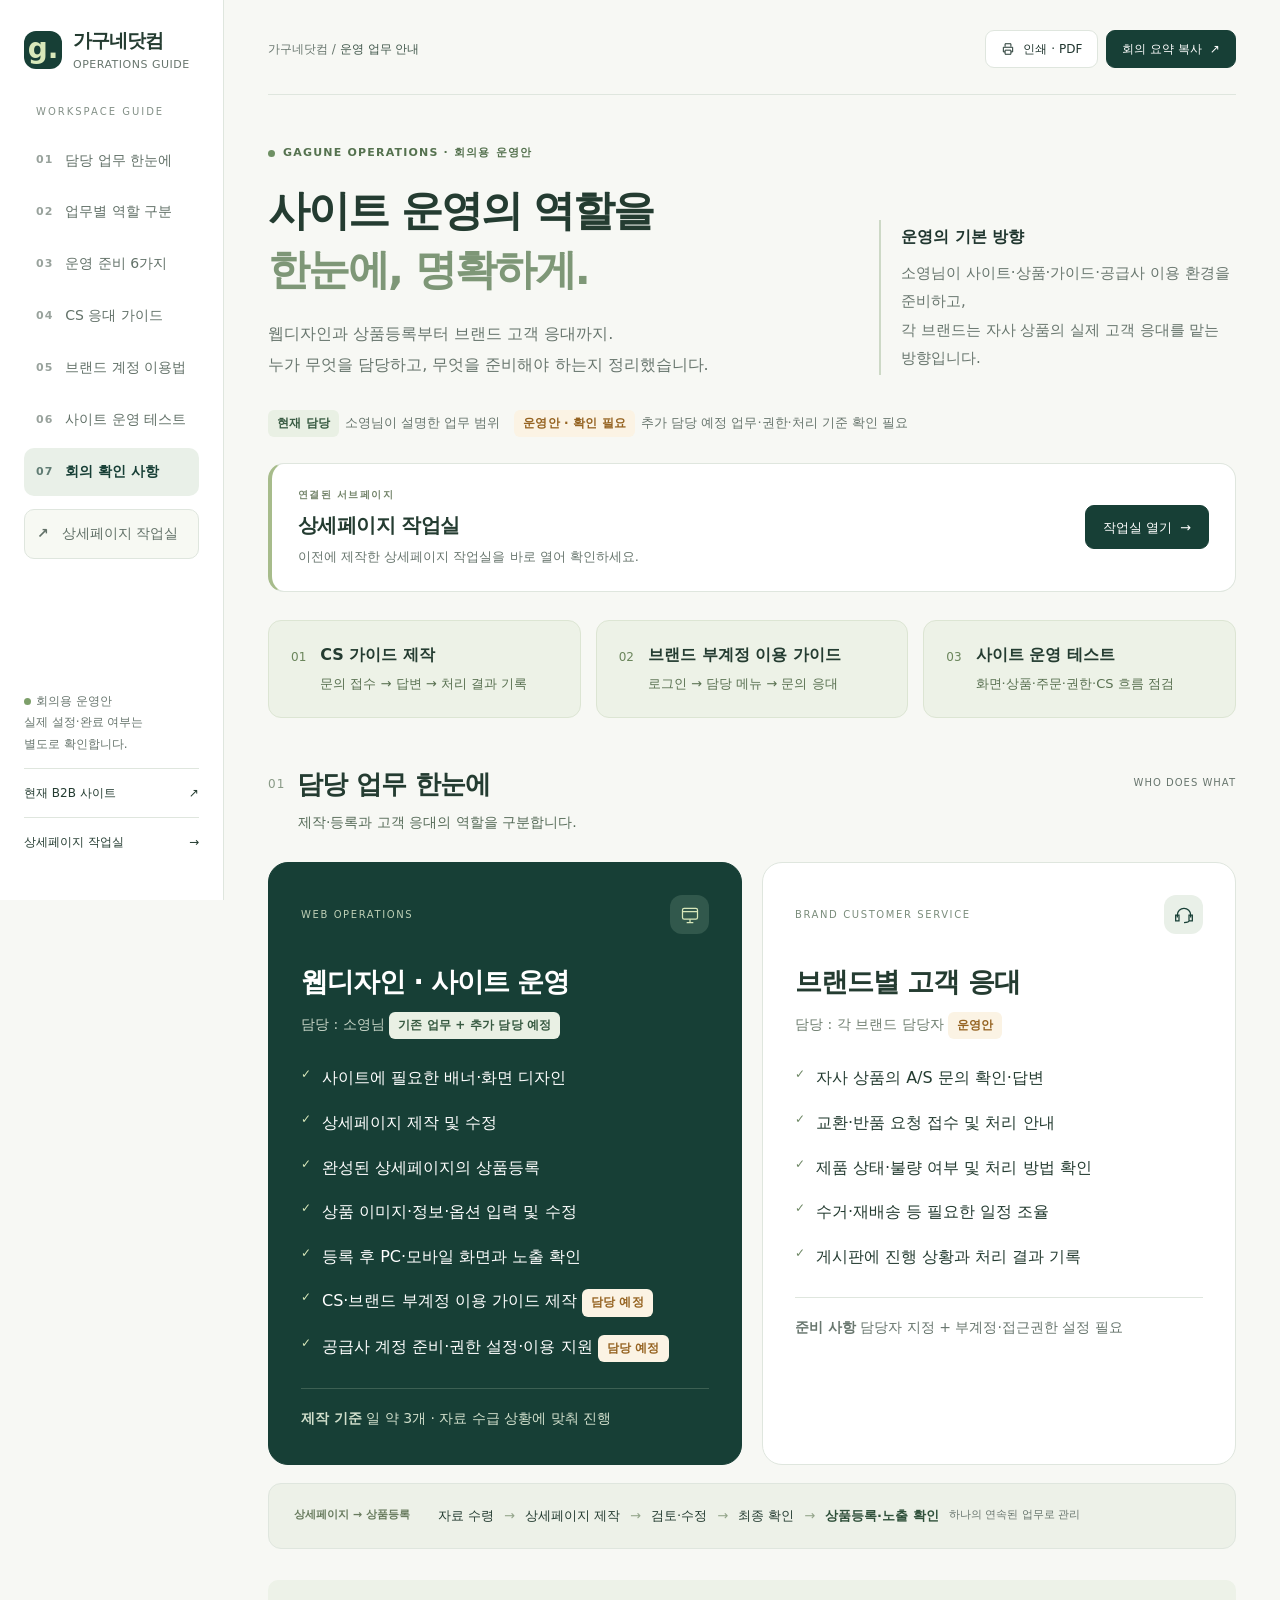
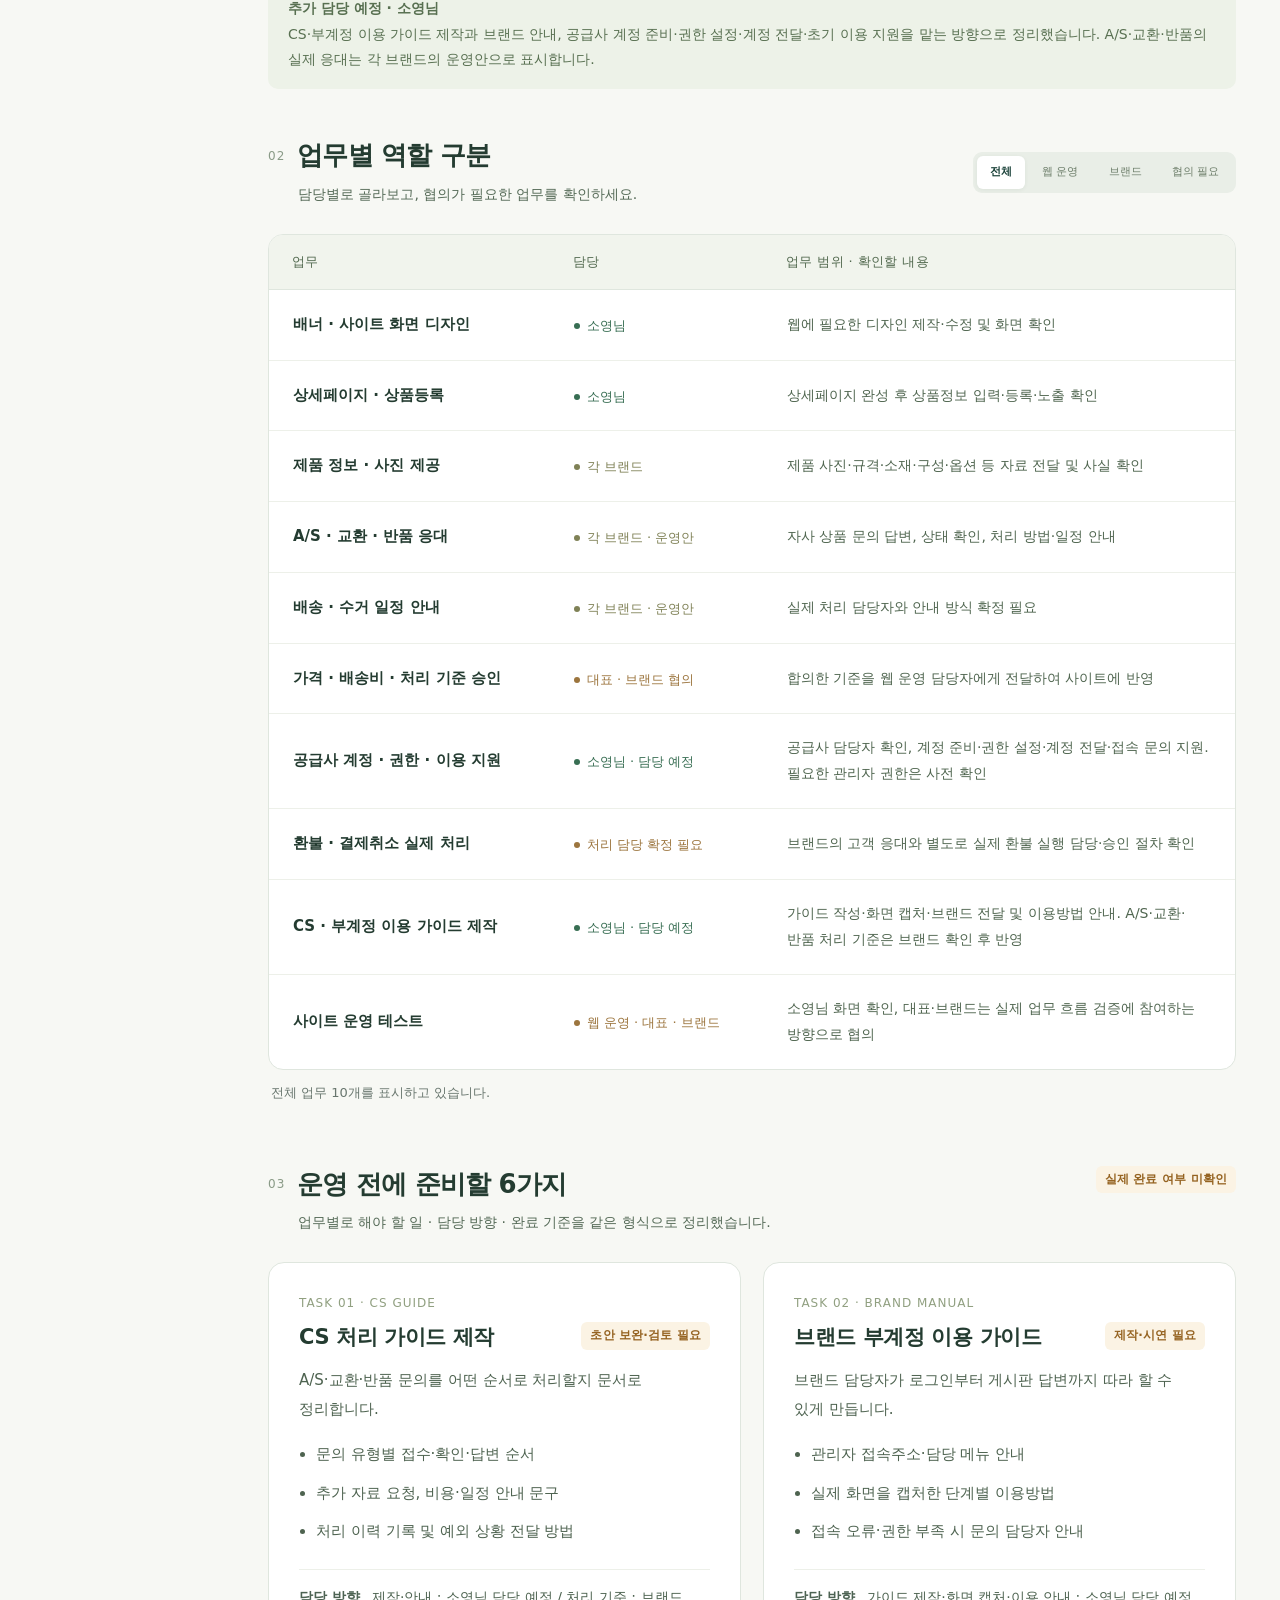
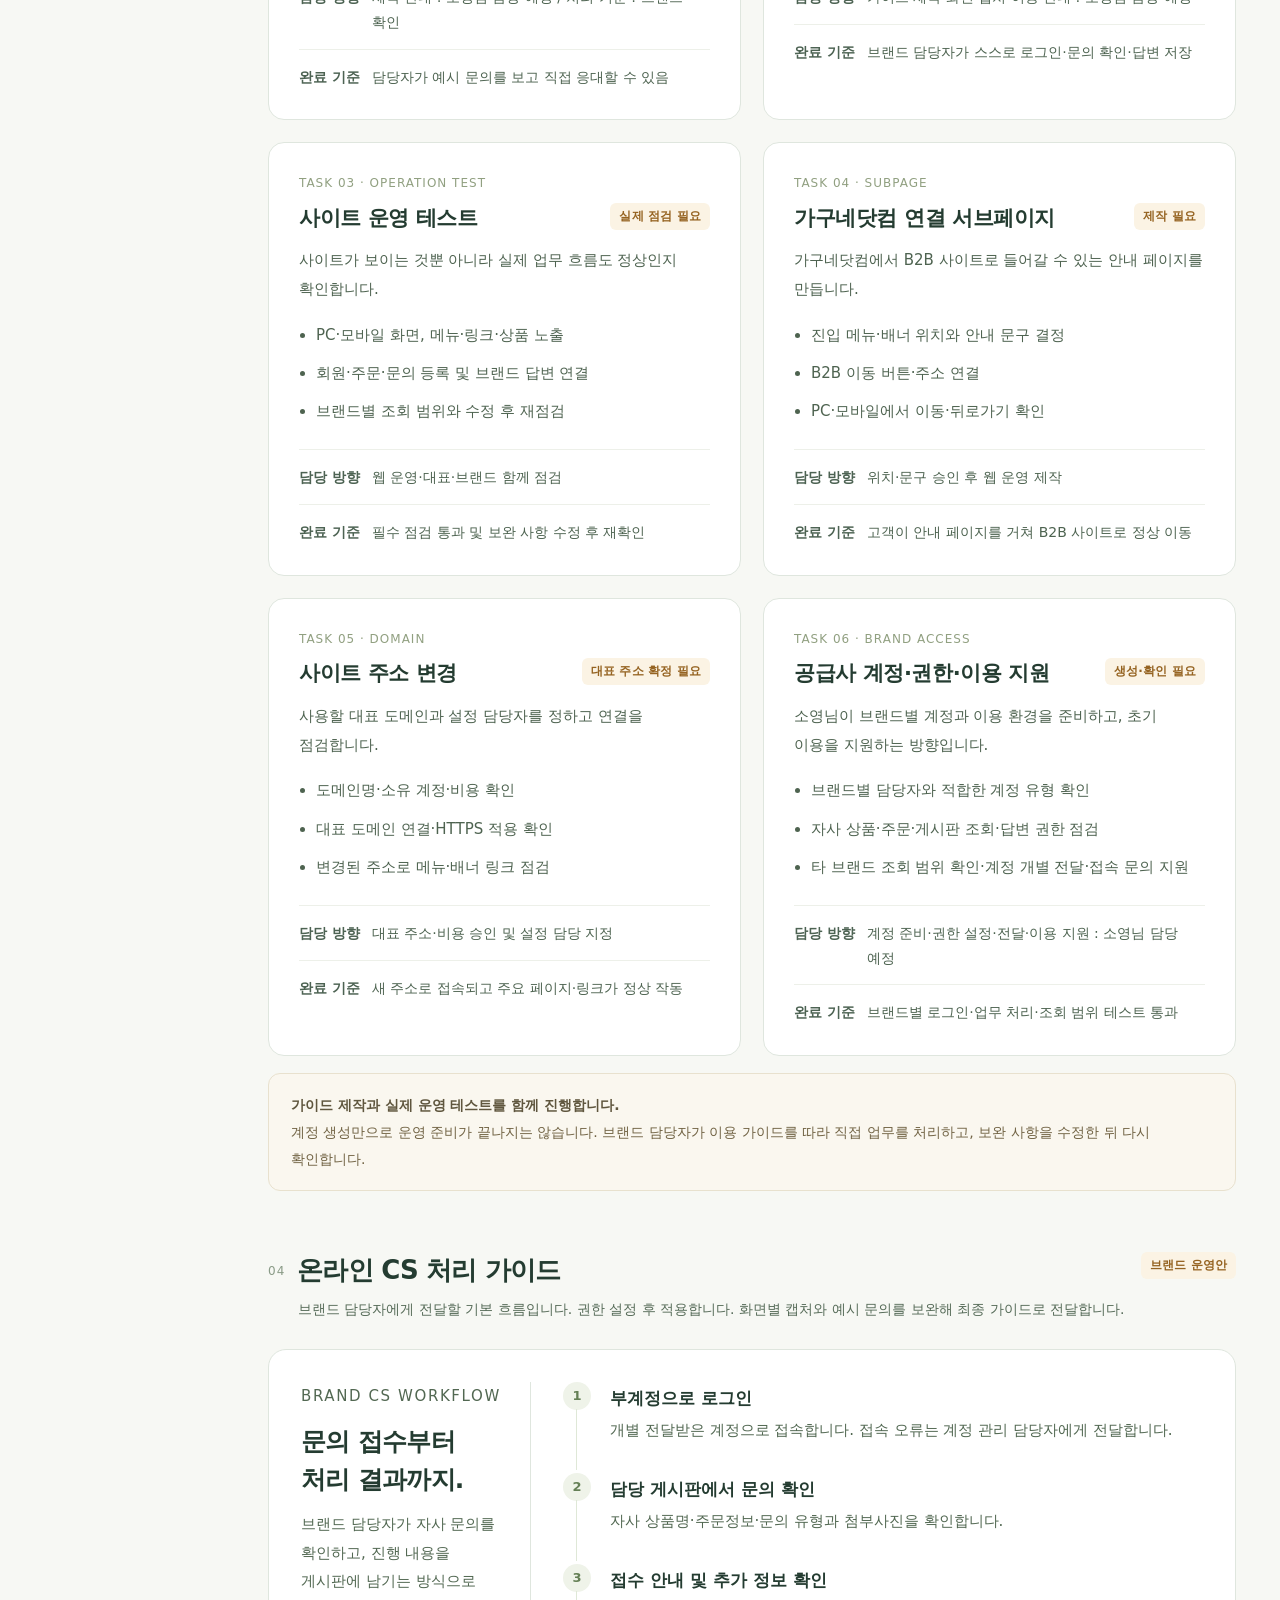
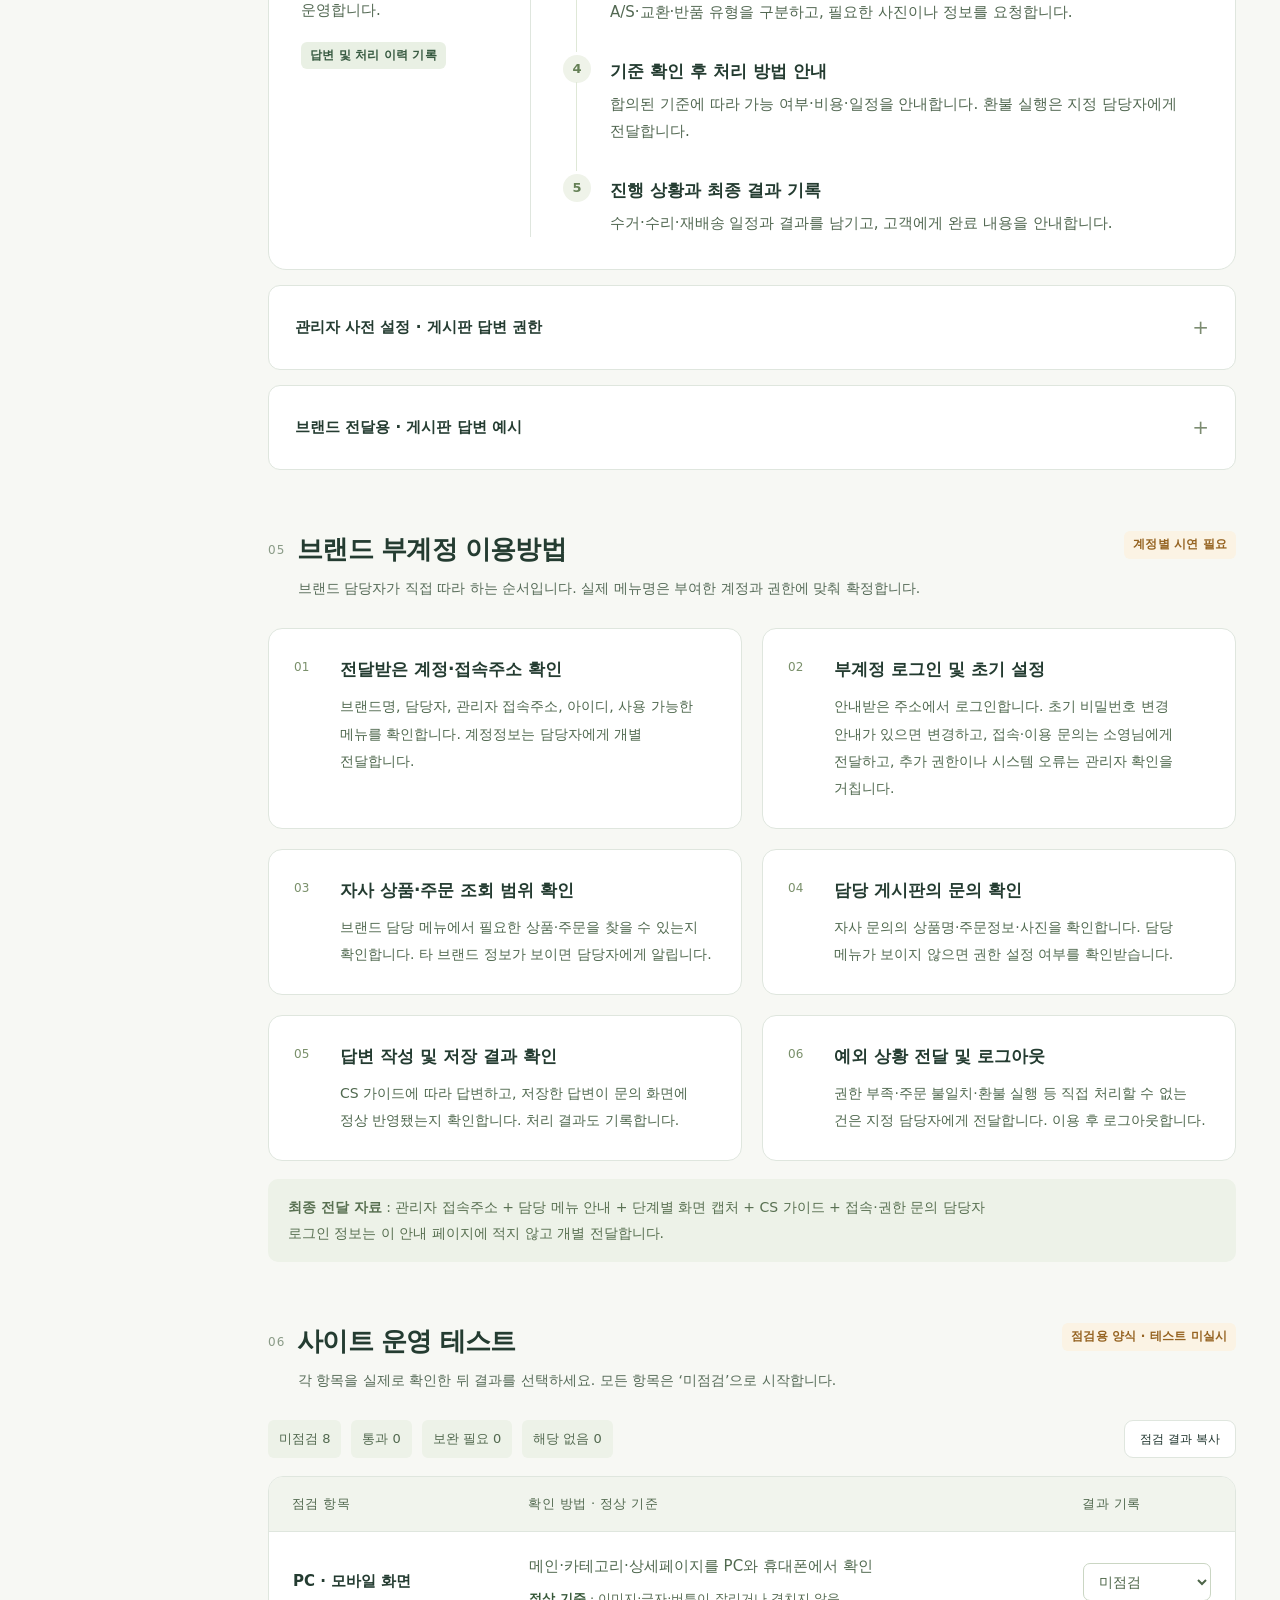
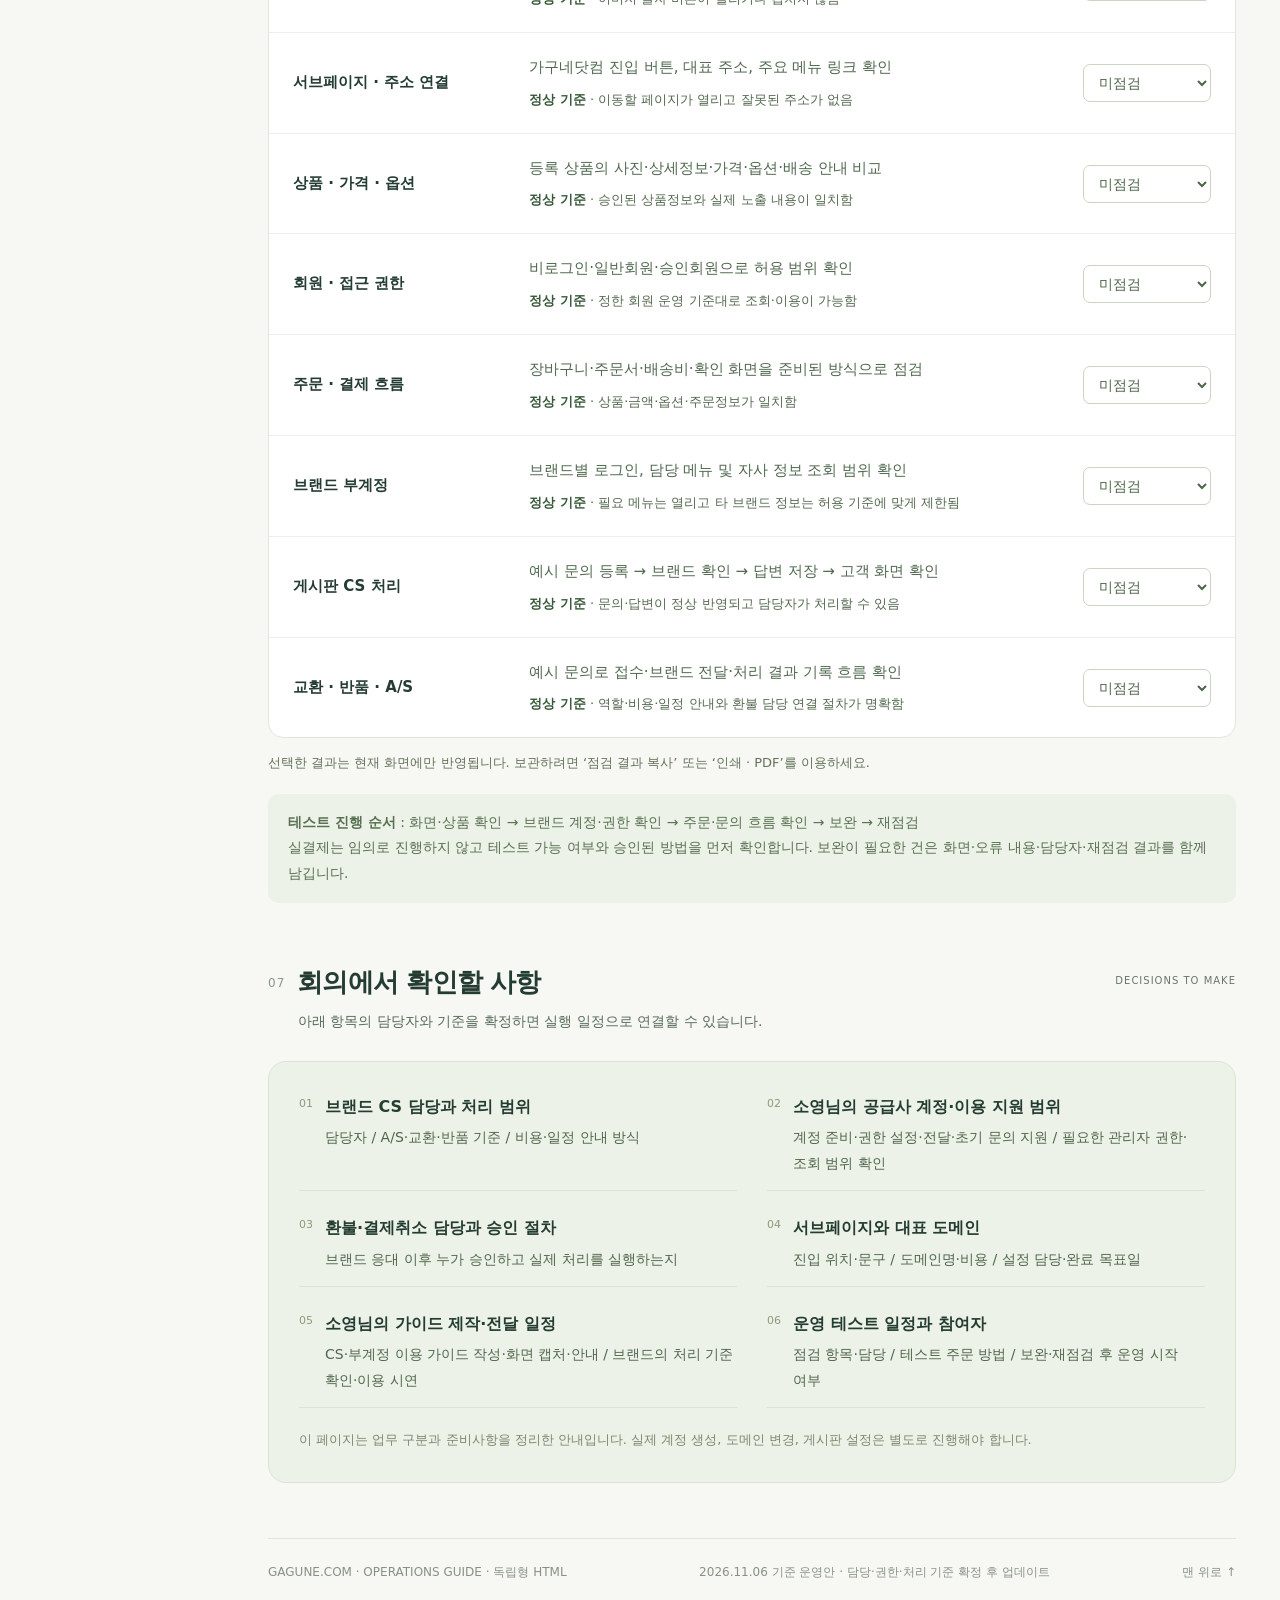
==== commit 5364c812: "Link detail workroom from operations navigation and mobile shortcut" ====
--- a/gagune-operations-guide/index.html
+++ b/gagune-operations-guide/index.html
@@ -1,183 +1,190 @@
-<!doctype html>
-<html lang="ko">
-<head>
-<meta charset="UTF-8">
-<meta name="viewport" content="width=device-width, initial-scale=1, viewport-fit=cover">
-<meta name="description" content="가구네닷컴 사이트 운영과 브랜드 고객 응대의 역할, 추가 준비 업무, 온라인 CS 처리 순서를 한눈에 확인하는 회의용 안내입니다.">
-<meta name="robots" content="noindex,nofollow">
-<meta name="theme-color" content="#173f36">
-<title>가구네닷컴 · 운영 업무 안내</title>
-<link rel="icon" href="data:image/svg+xml,%3Csvg xmlns='http://www.w3.org/2000/svg' viewBox='0 0 64 64'%3E%3Crect width='64' height='64' rx='18' fill='%23173f36'/%3E%3Ctext x='12' y='45' font-family='Arial' font-size='43' font-weight='bold' fill='%23d8e8ba'%3Eg.%3C/text%3E%3C/svg%3E" type="image/svg+xml">
-<style>
-:root{--paper:#f7f8f4;--white:#fff;--ink:#20362f;--muted:#68766e;--line:#dfe6de;--green:#173f36;--soft:#e9f0e8;--lime:#d8e8ba;--amber:#956321;--amber-bg:#fbf3e4;--radius:20px}
-*{box-sizing:border-box}html{scroll-behavior:smooth;scroll-padding-top:36px}body{margin:0;background:var(--paper);color:var(--ink);font-family:Inter,"Pretendard","Noto Sans KR","Malgun Gothic",system-ui,sans-serif;font-size:15px;line-height:1.7;word-break:keep-all}button,a,summary{-webkit-tap-highlight-color:transparent}a{color:inherit;text-underline-offset:4px}button,input,textarea{font:inherit}button{cursor:pointer}button:focus-visible,a:focus-visible,summary:focus-visible{outline:3px solid #62956c;outline-offset:5px}button{border:0}svg{display:block}[hidden]{display:none!important}.skip{position:fixed;top:-80px;left:20px;z-index:10;padding:12px;background:var(--green);color:white}.skip:focus{top:12px}
-.sidebar{position:fixed;inset:0 auto 0 0;width:224px;background:#fff;border-right:1px solid var(--line);padding:34px 24px;display:flex;flex-direction:column;z-index:5}.brand{text-decoration:none;display:flex;gap:11px;align-items:center;line-height:1.3}.brand-mark{width:38px;height:38px;border-radius:12px;background:var(--green);display:grid;place-items:center;color:var(--lime);font-size:28px;font-weight:800;padding-bottom:4px}.brand strong{font-size:19px;letter-spacing:-1px}.brand small{display:block;font-size:11px;margin-top:5px;letter-spacing:.5px;color:var(--muted)}.nav-caption{font-size:10px;letter-spacing:2px;color:#849188;margin:48px 12px 15px}.sidebar nav{display:grid;gap:7px}.nav-link{display:flex;align-items:center;gap:12px;padding:11px 12px;border-radius:10px;text-decoration:none;font-size:14px;color:#627168}.nav-link b{font-size:11px;opacity:.65;letter-spacing:1px}.nav-link:hover,.nav-link.active{color:var(--green);background:var(--soft);font-weight:700}.sidebar-bottom{margin-top:auto;padding-top:28px}.sidebar-bottom p{font-size:12px;color:var(--muted);line-height:1.8}.site-link{font-size:12px;text-decoration:none;display:flex;justify-content:space-between;padding:13px 0;border-top:1px solid var(--line)}.side-dot{display:inline-block;width:7px;height:7px;background:#7d9f6a;border-radius:50%;margin-right:5px}
-.main{margin-left:224px;padding:30px 44px 30px}.container{max-width:1220px;margin:0 auto}.topbar{display:flex;justify-content:space-between;gap:16px;align-items:center;padding-bottom:26px;border-bottom:1px solid var(--line);font-size:12px;color:var(--muted)}.topbar strong{font-weight:500;color:#40574b}.top-actions{display:flex;gap:8px;align-items:center}.btn{padding:9px 15px;border-radius:9px;border:1px solid var(--line);background:white;color:var(--ink);font-size:12px;display:inline-flex;align-items:center;justify-content:center;gap:8px;line-height:1.5;text-decoration:none}.btn:hover{background:var(--soft)}.btn-primary{background:var(--green);color:white;border-color:var(--green)}.btn-primary:hover{background:#24584b}.btn svg{width:14px;height:14px}.hero{padding:48px 0 30px;display:grid;grid-template-columns:1.6fr 1fr;gap:40px;align-items:end}.eyebrow{display:flex;align-items:center;gap:8px;color:#55724f;font-size:11px;font-weight:700;letter-spacing:1.2px;margin:0 0 18px}.eyebrow:before{content:"";width:7px;height:7px;background:#6e9063;border-radius:50%}h1{font-size:clamp(31px,3.3vw,47px);line-height:1.4;letter-spacing:-2px;margin:0;font-weight:760}h1 span{color:#7e9777}.hero-desc{margin:18px 0 0;color:var(--muted);font-size:14px;max-width:500px;line-height:1.95}.hero-note{border-left:2px solid #cdd9c6;padding:2px 0 2px 20px;margin-bottom:5px;font-size:13px;color:var(--muted)}.hero-note strong{display:block;color:var(--ink);font-size:14px;margin-bottom:7px}.hero-note span{display:block;line-height:1.9}.legend{display:flex;gap:18px;flex-wrap:wrap;align-items:center;font-size:11px;color:var(--muted);margin:0 0 26px}.pill{font-size:10px;padding:4px 9px;border-radius:6px;display:inline-block;line-height:1.6;font-weight:650;letter-spacing:.15px}.pill-green{color:#375a41;background:#e9f0e4}.pill-amber{color:var(--amber);background:var(--amber-bg)}.legend .pill{margin-right:6px}.section{padding:34px 0 13px;scroll-margin-top:20px}.section-header{display:flex;align-items:start;justify-content:space-between;gap:16px;margin:0 0 22px}.section-title{display:flex;gap:12px;align-items:center}.section-num{color:#8a9b87;font-size:12px;letter-spacing:1px}.section h2{font-size:23px;letter-spacing:-.8px;line-height:1.45;margin:0}.section-header p{color:var(--muted);font-size:12px;margin:7px 0 0 30px}.small-label{font-size:10px;color:var(--muted);letter-spacing:1px;margin-top:8px}.roles{display:grid;grid-template-columns:1fr 1fr;gap:20px}.role-card{border:1px solid var(--line);border-radius:var(--radius);padding:30px 32px;background:white;position:relative}.role-card.web{background:var(--green);color:white;border-color:var(--green)}.role-top{display:flex;justify-content:space-between;align-items:center;margin-bottom:23px}.role-kicker{font-size:10px;letter-spacing:1.6px;color:#7b8d7c}.web .role-kicker{color:#bdcfb5}.icon-box{height:39px;width:39px;display:grid;place-items:center;border-radius:12px;background:var(--soft);color:var(--green)}.icon-box svg{height:20px;width:20px}.web .icon-box{background:#31584c;color:var(--lime)}.role-card h3{font-size:27px;letter-spacing:-1px;margin:0 0 5px}.role-sub{font-size:13px;margin:0 0 24px;color:#718072}.web .role-sub{color:#c6d4c6}.role-list{list-style:none;padding:0;margin:0;display:grid;gap:12px}.role-list li{position:relative;padding-left:21px;font-size:14px}.role-list li:before{content:"✓";position:absolute;left:0;color:#6d8764;font-size:12px}.web .role-list li:before{color:var(--lime)}.role-footer{border-top:1px solid var(--line);padding-top:17px;margin:26px 0 0;font-size:12px;color:var(--muted)}.web .role-footer{border-color:#3d6053;color:#d1dfcc}.role-footer strong{font-weight:600}.flow-band{background:#edf1e8;border:1px solid var(--line);margin-top:18px;padding:20px 25px;border-radius:13px;display:flex;gap:28px;align-items:center}.flow-band>span{font-size:11px;font-weight:700;color:#687b5e;white-space:nowrap}.production-flow{display:flex;align-items:center;flex-wrap:wrap;gap:10px;font-size:13px}.production-flow i{font-style:normal;color:#92a489}.production-flow strong{font-weight:700;color:#2f503a}.production-flow small{font-size:11px;color:var(--muted)}
-.filter-group{display:flex;gap:4px;background:#e9eee7;padding:4px;border-radius:9px;align-self:center}.filter{background:transparent;border-radius:6px;padding:6px 13px;color:#6c7d69;font-size:11px}.filter[aria-pressed="true"]{background:white;color:var(--green);box-shadow:0 1px 4px #243b2910;font-weight:700}.matrix-wrap{border:1px solid var(--line);border-radius:15px;overflow:hidden;background:white}.matrix{border-collapse:collapse;width:100%;text-align:left;font-size:13px}.matrix th{font-size:11px;color:#788576;font-weight:500;letter-spacing:.4px;background:#f1f4ed;padding:15px 23px;border-bottom:1px solid var(--line)}.matrix td{padding:18px 23px;border-bottom:1px solid #edf0e9;vertical-align:middle}.matrix tbody tr:last-child td{border:0}.matrix td:first-child{font-weight:650;min-width:160px}.matrix td:nth-child(2){white-space:nowrap}.matrix td:nth-child(3){color:#73816f;font-size:12px;max-width:430px}.owner{display:inline-flex;align-items:center;gap:7px;font-size:11px;white-space:nowrap}.owner:before{content:"";width:6px;height:6px;border-radius:50%;background:currentColor}.owner.web{color:#386e53}.owner.brand{color:#7f8156}.owner.discuss{color:#9c753e}.matrix-caption{margin:11px 3px 0;font-size:11px;color:var(--muted)}
-.setup-grid{display:grid;grid-template-columns:1fr 1fr;gap:16px}.setup-card{border:1px solid var(--line);border-radius:16px;background:white;padding:25px 28px}.setup-title{display:flex;justify-content:space-between;gap:14px;align-items:center;margin-bottom:12px}.setup-title h3{font-size:17px;margin:0;letter-spacing:-.4px}.setup-index{color:#91a081;font-size:11px;display:block;margin-bottom:8px;letter-spacing:1px}.setup-card>p{color:var(--muted);font-size:12px;margin:0 0 16px;line-height:1.9}.setup-card ul{padding-left:17px;color:#4d6152;font-size:12px;margin:15px 0 20px;display:grid;gap:6px}.setup-meta{border-top:1px solid #edf0e9;padding-top:13px;display:flex;gap:12px;align-items:start;font-size:11px;color:var(--muted)}.setup-meta b{color:#4d6353;white-space:nowrap;font-weight:650}.setup-meta span{line-height:1.8}.inline-link{font-size:11px;color:#496a4a;text-decoration:none;border-bottom:1px solid #ccd7c3}.notice{border:1px solid #e8e1ce;background:#faf7ef;border-radius:12px;display:flex;gap:12px;padding:18px 22px;margin-top:17px;align-items:start}.notice svg{flex:none;width:17px;height:17px;margin-top:3px;color:var(--amber)}.notice p{font-size:12px;margin:0;color:#7e7154;line-height:1.9}.notice strong{font-weight:650;color:#5f563e}
-.cs-panel{border:1px solid var(--line);border-radius:18px;padding:29px;background:white;display:grid;grid-template-columns:230px 1fr;gap:35px}.cs-intro{padding-right:23px;border-right:1px solid var(--line)}.cs-intro .role-kicker{margin:0 0 13px}.cs-intro h3{font-size:24px;line-height:1.5;letter-spacing:-.7px;margin:0 0 12px}.cs-intro p{font-size:12px;color:var(--muted);line-height:1.9;margin:0 0 15px}.cs-steps{list-style:none;padding:0;margin:0;display:grid;gap:0}.cs-steps li{display:grid;grid-template-columns:28px 1fr;column-gap:15px;position:relative;padding:0 0 21px}.cs-steps li:last-child{padding-bottom:0}.cs-steps li:not(:last-child):before{content:"";position:absolute;left:13px;top:27px;bottom:1px;width:1px;background:#dfe8d7}.step-circle{width:28px;height:28px;border-radius:50%;background:#eff3e9;display:grid;place-items:center;color:#658056;font-size:11px;font-weight:700}.cs-steps h4{margin:1px 0 3px;font-size:13px}.cs-steps p{font-size:12px;color:var(--muted);margin:0;line-height:1.85}.guide-details{margin-top:15px;border:1px solid var(--line);border-radius:12px;background:white;padding:0 23px}.guide-details summary{cursor:pointer;font-size:13px;font-weight:650;padding:19px 0;list-style:none;display:flex;justify-content:space-between;align-items:center;gap:15px}.guide-details summary:after{content:"+";font-size:20px;font-weight:400;color:#7c8c71}.guide-details[open] summary:after{content:"−"}.guide-content{padding:0 0 23px;font-size:12px;color:#6a7b67;line-height:1.9}.guide-content ol{padding-left:20px;margin:0 0 12px;display:grid;gap:8px}.reference{display:inline-block;color:#4b6e4e;font-size:11px}.reply-box{white-space:pre-line;background:#f3f5ef;border-radius:10px;padding:19px 22px;color:#486048;line-height:1.95;font-size:12px;margin-bottom:14px}.copy-row{display:flex;justify-content:space-between;gap:15px;align-items:center}.copy-row p{margin:0;font-size:11px;color:var(--muted)}
-.meeting{background:#edf2e8;border:1px solid #dbe4d2;border-radius:18px;padding:28px 30px}.meeting-grid{display:grid;grid-template-columns:1fr 1fr;gap:16px 30px}.meeting-item{display:flex;gap:12px;align-items:start;font-size:12px;padding-bottom:13px;border-bottom:1px solid #dbe3d3}.meeting-item span{color:#8c9b7c;font-size:11px;padding-top:2px}.meeting-item strong{display:block;font-size:13px;font-weight:650;margin-bottom:4px}.meeting-item p{color:#6d7d65;margin:0}.meeting-footer{margin:20px 0 0;font-size:11px;color:#7c886e}.footer{margin-top:42px;padding:22px 0 0;border-top:1px solid var(--line);display:flex;justify-content:space-between;gap:20px;font-size:10px;color:#899184}.footer a{text-decoration:none}.toast{position:fixed;bottom:28px;left:calc(50% + 100px);transform:translateX(-50%);background:#173f36;color:white;border-radius:10px;padding:13px 22px;box-shadow:0 5px 25px #0002;font-size:13px;z-index:20;max-width:90vw;text-align:center}.mobile-brand{display:none}
-@media(min-width:1550px){.main{padding-left:65px;padding-right:65px}.hero{padding-top:58px}.section{padding-top:42px}.role-card{padding:34px 38px}}
-@media(max-width:1120px){.sidebar{width:188px;padding:28px 18px}.main{margin-left:188px;padding:26px 28px}.hero{grid-template-columns:1fr;gap:20px}.hero-note{max-width:530px}.hero-note span{display:inline}.role-card{padding:25px}.role-card h3{font-size:24px}.matrix td,.matrix th{padding:15px 16px}.cs-panel{grid-template-columns:190px 1fr;gap:25px}.flow-band{gap:15px;align-items:start;flex-direction:column}.toast{left:calc(50% + 90px)}}
-@media(max-width:760px){html{scroll-padding-top:95px}.sidebar{position:sticky;top:0;width:100%;padding:13px 18px 9px;border-right:0;border-bottom:1px solid var(--line);display:block}.brand{display:none}.mobile-brand{display:flex;align-items:center;justify-content:space-between;font-size:14px;font-weight:750;letter-spacing:-.5px;margin-bottom:10px}.mobile-brand span{font-size:9px;color:#7a8d73;font-weight:500;letter-spacing:1px}.sidebar nav{display:flex;gap:3px;overflow:auto;scrollbar-width:none}.nav-link{padding:7px 11px;font-size:11px;white-space:nowrap;flex:none}.nav-link b{font-size:9px}.nav-caption,.sidebar-bottom{display:none}.main{margin:0;padding:21px 20px}.topbar{font-size:10px;padding-bottom:19px;align-items:start}.top-actions{gap:5px}.top-actions .btn{padding:7px 9px;font-size:10px}.top-actions .btn svg{display:none}.hero{padding:30px 0 24px;gap:24px}h1{font-size:33px;letter-spacing:-1.6px}.hero-desc{font-size:13px}.eyebrow{font-size:9px}.hero-note{padding-left:15px;font-size:11px}.hero-note strong{font-size:12px}.legend{gap:10px;font-size:10px;margin-bottom:12px}.section{padding-top:27px;scroll-margin-top:100px}.section-header{flex-wrap:wrap;margin-bottom:18px}.section h2{font-size:21px}.section-header p{font-size:11px;margin-left:27px}.roles,.setup-grid{grid-template-columns:1fr;gap:14px}.role-card{padding:26px}.role-top{margin-bottom:18px}.role-card h3{font-size:25px}.role-list{gap:11px}.role-list li{font-size:13px}.role-footer{font-size:11px;margin-top:22px}.flow-band{padding:18px}.production-flow{font-size:11px;gap:7px}.filter-group{width:100%}.filter{flex:1;padding:7px 8px}.matrix thead{display:none}.matrix tbody{display:block}.matrix tr{display:grid;padding:17px 20px;border-bottom:1px solid var(--line);gap:9px}.matrix tr:last-child{border:0}.matrix td{padding:0;border:0!important;display:block;white-space:normal!important}.matrix td:first-child{font-size:13px;min-width:0}.matrix td:nth-child(3){font-size:11px}.matrix td[data-label="담당"]:before{content:"담당 ";font-size:10px;color:#8a9583;margin-right:9px}.setup-card{padding:23px}.setup-title h3{font-size:17px}.cs-panel{grid-template-columns:1fr;gap:25px;padding:24px}.cs-intro{padding:0 0 18px;border-right:0;border-bottom:1px solid var(--line)}.cs-intro h3{font-size:22px}.cs-intro h3 br{display:none}.cs-intro p{margin-bottom:10px}.guide-details{padding:0 19px}.guide-details summary{font-size:12px}.reply-box{padding:17px}.copy-row{align-items:start;flex-direction:column}.meeting{padding:23px}.meeting-grid{grid-template-columns:1fr;gap:17px}.footer{flex-direction:column;gap:9px;margin-top:28px}.toast{left:50%;width:max-content;font-size:12px}.small-label{font-size:9px}.notice{padding:16px}.notice p{font-size:11px}}
-@media(prefers-reduced-motion:reduce){html{scroll-behavior:auto}}
-.section-header p{font-size:13px}.hero-desc{font-size:15px}.hero-note{font-size:14px}.role-list li{font-size:15px}.role-footer{font-size:13px}.matrix{font-size:14px}.matrix td:nth-child(3){font-size:13px}.setup-card>p,.setup-card ul{font-size:14px}.setup-meta{font-size:12px}.notice p,.cs-intro p,.cs-steps p,.guide-content,.reply-box{font-size:14px}.cs-steps h4{font-size:15px}.meeting-item p{font-size:13px}.meeting-item strong{font-size:14px}@media(max-width:760px){.role-list li,.setup-card>p,.setup-card ul,.notice p,.cs-steps p,.guide-content,.reply-box{font-size:14px}.matrix td:nth-child(3){font-size:13px}.hero-desc{font-size:14px}.hero-note{font-size:13px}.section-header p{font-size:12px}.nav-link{font-size:12px}.role-footer{font-size:12px}}@media print{@page{size:A4;margin:14mm}.sidebar,.top-actions,.filter-group,.btn,.toast,.copy-row{display:none!important}.main{margin:0;padding:0}.container{max-width:none}.hero{padding-top:20px;grid-template-columns:1.5fr 1fr;gap:20px}body{background:white;font-size:11px;color:#111}.hero h1{font-size:28px}.hero-desc{font-size:11px}.section{padding-top:22px}.section h2{font-size:18px}.role-card,.setup-card,.meeting,.cs-panel,.guide-details{break-inside:avoid;box-shadow:none}.role-card.web{background:white;color:#193f35;border:1px solid #aaa}.web .role-sub,.web .role-kicker,.web .role-footer{color:#52634f}.role-list li{font-size:11px}.role-card h3{font-size:21px}.matrix th,.matrix td{padding:11px 13px}.matrix th{font-size:10px}.matrix td{font-size:10px}.setup-card{padding:18px}.setup-card>p,.setup-card ul,.cs-steps p{font-size:10px}.setup-title h3{font-size:14px}.cs-panel{padding:20px;grid-template-columns:180px 1fr}.footer{margin-top:22px}.guide-details summary{padding:13px 0}.hero-note{font-size:10px}.role-footer{font-size:10px}.role-card{padding:24px}.meeting-item{font-size:10px}.section-header p{font-size:10px}}
-</style>
-<style id="readability-v2">
-/* Meeting readability and operational preparation */
-body{color:#243c31;font-size:16px;line-height:1.85}.container{max-width:1280px}
-.section{padding-top:48px}.section-header{margin-bottom:26px}.section h2{font-size:26px}.section-header p{font-size:14px;color:#566b58}
-.hero-desc{font-size:16px}.hero-note{font-size:15px}.hero-note strong{font-size:16px}.pill{font-size:12px}.legend{font-size:13px;gap:14px}
-.role-card{padding:32px}.role-list{gap:15px}.role-list li{font-size:16px}.role-sub,.role-footer{font-size:14px}
-.matrix th{font-size:13px;color:#52694f}.matrix td{padding:21px 24px;font-size:15px}.matrix td:nth-child(3){font-size:14px;color:#506650}.owner{font-size:13px}.matrix-caption{font-size:13px}
-.focus-grid{display:grid;grid-template-columns:repeat(3,minmax(0,1fr));gap:15px;margin-top:28px}.focus-item{display:flex;gap:14px;padding:21px 22px;background:#edf2e7;border:1px solid #dce5d3;border-radius:13px;text-decoration:none;align-items:flex-start}.focus-item>span{font-size:12px;color:#6b865c;padding-top:4px}.focus-item strong{display:block;font-size:16px;line-height:1.6}.focus-item small{display:block;font-size:13px;line-height:1.8;color:#587050;margin-top:5px}.focus-item:hover{background:#e3ecdc}
-.setup-grid{gap:22px}.setup-card{padding:29px 30px}.setup-title{align-items:flex-start;gap:14px}.setup-title h3{font-size:21px;line-height:1.5}.setup-card>p,.setup-card ul{font-size:15px;line-height:1.95;color:#4e6350}.setup-card ul{gap:9px;margin-bottom:23px}.setup-meta{padding:15px 0 0;margin-top:13px;font-size:14px}.setup-meta span{color:#4d6350}.setup-index{font-size:12px}.inline-link{font-size:13px}.notice p{font-size:14px;color:#716344}
-.cs-panel{gap:32px;padding:32px}.cs-intro p,.cs-steps p{font-size:15px;color:#526852}.cs-steps h4{font-size:17px}.cs-steps li{padding-bottom:28px;column-gap:19px}.cs-steps li:last-child{padding-bottom:0}.cs-steps li:not(:last-child):before{bottom:3px}.cs-intro h3{font-size:25px}.step-circle{font-size:13px}.guide-details summary{font-size:15px;padding:23px 0}.guide-content,.reply-box{font-size:15px;line-height:2}.reference,.copy-row p{font-size:13px}.guide-details{padding:0 26px}.meeting-item p{font-size:14px;color:#50664c}.meeting-item strong{font-size:16px}.meeting-grid{gap:22px 30px}.meeting-footer{font-size:13px}.meeting{padding:30px}.nav-link{font-size:14px}.sidebar{padding-top:28px}.nav-caption{margin-top:31px}.sidebar nav{gap:4px}.footer{font-size:12px;flex-wrap:wrap}
-.guide-callout{font-size:14px;color:#587051;background:#edf2e8;border-radius:10px;padding:16px 20px;margin:18px 0 0}.account-list{display:grid;grid-template-columns:1fr 1fr;gap:20px;list-style:none;padding:0;margin:0;counter-reset:account}.account-list li{counter-increment:account;display:grid;grid-template-columns:32px 1fr;gap:14px;background:#fff;border:1px solid var(--line);padding:25px;border-radius:14px;align-items:start}.account-list li:before{content:counter(account,decimal-leading-zero);font-size:12px;color:#7a906b;line-height:2.2}.account-list h3{font-size:17px;margin:0 0 8px}.account-list p{font-size:14px;margin:0;color:#50694f;line-height:1.95}
-.test-toolbar{display:flex;justify-content:space-between;align-items:center;gap:15px;flex-wrap:wrap;margin:0 0 18px}.test-counts{display:flex;gap:10px;flex-wrap:wrap;font-size:13px;color:#52694f}.test-counts span{padding:7px 11px;background:#edf2e8;border-radius:6px}.test-note{font-size:13px;color:#637259;margin:13px 0 0}.test-table th{font-size:13px}.test-table td:first-child{min-width:135px}.test-table td:nth-child(2){white-space:normal;color:#50694f}.test-table td:nth-child(3){min-width:130px;max-width:160px}.test-select{padding:9px 11px;border:1px solid #cad6c3;border-radius:7px;background:#fff;color:#4d6548;width:100%;font-size:14px}.test-select[data-result="pass"]{background:#e7f0e1;color:#2d5b33}.test-select[data-result="fix"]{background:#fff2dc;color:#83570e}.print-result{display:none}.test-expect{display:block;font-size:13px;color:#53694f;margin-top:6px}.test-expect b{font-weight:650;color:#365838}
-@media(max-width:1120px){.focus-grid{grid-template-columns:1fr}.focus-item{padding:18px 21px}.hero-desc{font-size:15px}.setup-card{padding:25px}.setup-title{flex-wrap:wrap}.cs-panel{grid-template-columns:190px 1fr}.test-table td,.test-table th{padding:18px 16px}}
-@media(max-width:760px){.section{padding-top:37px}.section h2{font-size:23px}.section-header p{font-size:13px;line-height:1.9}.role-card{padding:27px}.role-list li{font-size:15px}.role-sub,.role-footer{font-size:13px}.hero-note{font-size:14px}.hero-note strong{font-size:15px}.legend{font-size:12px}.pill{font-size:11px}.matrix td:first-child{font-size:16px}.matrix td:nth-child(3){font-size:14px}.matrix tr{padding:22px;gap:11px}.matrix td{padding:0}.owner{font-size:13px}.setup-card{padding:26px 24px}.setup-title h3{font-size:20px}.setup-card>p,.setup-card ul,.setup-meta{font-size:14px}.setup-card ul{padding-left:20px}.setup-meta{gap:10px}.cs-panel{padding:25px;grid-template-columns:1fr}.cs-intro p,.cs-steps p,.guide-content,.reply-box{font-size:14px}.cs-steps h4{font-size:16px}.guide-details{padding:0 22px}.guide-details summary{font-size:14px}.account-list{grid-template-columns:1fr;gap:15px}.account-list li{padding:23px}.account-list h3{font-size:17px}.meeting{padding:25px}.meeting-item strong{font-size:15px}.meeting-item p{font-size:14px}.test-table td:nth-child(3){max-width:none}.test-toolbar{align-items:flex-start}.test-table td[data-label="기록"]:before{content:'점검 결과';font-size:12px;color:#6e7c65;display:block;margin-bottom:8px}.test-expect{font-size:14px}.footer{font-size:11px}.nav-link{font-size:12px}.btn{font-size:13px}.focus-grid{margin-top:22px}}
-@media print{.focus-grid{grid-template-columns:repeat(3,1fr)}.focus-item{padding:12px}.focus-item strong{font-size:12px}.focus-item small{font-size:10px}.account-list{grid-template-columns:1fr 1fr;gap:12px}.account-list li{padding:15px;break-inside:avoid}.account-list h3{font-size:13px}.account-list p,.guide-callout,.test-note,.meeting-item p{font-size:10px}.test-select{display:none}.print-result{display:block;font-size:11px}.setup-title h3{font-size:15px}.setup-card>p,.setup-card ul,.setup-meta{font-size:11px}.section h2{font-size:20px}.section-header p{font-size:11px}.matrix th,.matrix td,.matrix td:nth-child(3){font-size:10px;padding:12px}.test-counts span{font-size:10px}.meeting-item strong{font-size:12px}.cs-steps h4{font-size:12px}.cs-steps p{font-size:11px}.role-list li{font-size:12px}.role-sub,.role-footer{font-size:11px}.role-card{padding:24px}.hero-desc{font-size:12px}.test-expect{font-size:10px}.account-list,.setup-grid{gap:14px}.guide-content,.reply-box{font-size:11px}}
-</style>
-<style id="portable-html">
-.copy-overlay{position:fixed;inset:0;z-index:100;background:rgba(15,35,26,.5);display:grid;place-items:center;padding:20px;overflow:auto}
-.copy-dialog{background:white;border:1px solid #dfe6de;border-radius:16px;padding:26px;width:100%;max-width:600px;box-shadow:0 16px 60px #102e3833;color:#243c31}
-.copy-dialog h2{font-size:20px;line-height:1.5;margin:0 0 10px}.copy-dialog p{font-size:14px;line-height:1.85;margin:0 0 16px;color:#526650}
-.copy-dialog textarea{display:block;width:100%;min-height:240px;max-height:55vh;padding:16px;border:1px solid #ccd8c5;border-radius:9px;font-size:14px;line-height:1.85;background:white;color:#243c31;resize:vertical}
-.copy-dialog .btn{margin-top:16px;min-height:40px}.file-caption{font-size:12px;color:#687b5e;margin-top:12px;line-height:1.8}
-@media(max-width:760px){.copy-overlay{padding:14px}.copy-dialog{padding:22px}.copy-dialog textarea{min-height:220px;font-size:14px}}
-@media print{.copy-overlay{display:none!important}.file-caption{font-size:10px}}
-</style>
-<noscript><style>.top-actions,.filter-group,#copy-test,#copy-reply,.test-select{display:none!important}.print-result{display:block}</style></noscript>
-<style id="mobile-responsive">
-html{-webkit-text-size-adjust:100%;text-size-adjust:100%}body{min-width:0}main,.container,.hero>*,.roles>*,.setup-grid>*,.cs-panel>*,.section-header>*,.meeting-grid>*,.account-list>*,td{min-width:0}
-img,svg,video{max-width:100%}a,td,p,textarea{overflow-wrap:anywhere}.btn,.filter,.nav-link,summary{touch-action:manipulation}.hero-desc,.role-list li,.setup-card>p,.setup-card li,.cs-steps p{overflow-wrap:break-word}
-.mobile-nav-toggle{display:none}.matrix td:first-child{white-space:normal}.matrix td:nth-child(2){overflow-wrap:break-word}.copy-overlay{padding-top:max(20px,env(safe-area-inset-top));padding-bottom:max(20px,env(safe-area-inset-bottom))}.copy-dialog{max-height:calc(100vh - 40px);overflow:auto;overscroll-behavior:contain}
-@supports(height:100dvh){.copy-dialog{max-height:calc(100dvh - 40px)}}
-@media screen and (max-width:960px){
- html{scroll-padding-top:122px}.sidebar{position:sticky;top:0;inset:auto;width:100%;padding:13px 20px;background:#fff;border-right:0;border-bottom:1px solid var(--line);display:block}.sidebar .brand,.nav-caption,.sidebar-bottom{display:none}
- .mobile-brand{display:flex;align-items:center;justify-content:space-between;gap:12px;line-height:1.5;font-size:16px;letter-spacing:-.5px;margin:0}.mobile-brand>span{display:none}.mobile-nav-toggle{display:inline-flex;flex:none;align-items:center;gap:7px;min-height:44px;padding:10px 13px;border:1px solid #dce4d7;border-radius:9px;font-size:13px;font-weight:600;color:#254837;background:#f0f4eb;letter-spacing:0}.mobile-nav-toggle span{font-size:13px;color:inherit;font-weight:inherit;letter-spacing:0}.mobile-nav-toggle svg{width:14px;height:14px;transition:transform .15s}.mobile-nav-toggle[aria-expanded="true"] svg{transform:rotate(180deg)}
- .sidebar nav{display:grid;grid-template-columns:1fr 1fr;gap:7px;margin-top:12px;overflow:visible;max-height:60vh;overflow-y:auto}.js-ready .sidebar nav:not([data-open="true"]){display:none}.nav-link{display:flex;white-space:normal;min-height:44px;padding:10px 12px;font-size:13px;line-height:1.7}.nav-link b{font-size:11px}
- .main{margin:0;padding:24px 24px 32px}.container{width:100%;max-width:840px}.hero{grid-template-columns:1fr;gap:25px;padding:32px 0 24px}.hero-note{max-width:none;margin-bottom:0}.hero-note span{display:block}.section{scroll-margin-top:108px;padding-top:36px}.section-header{flex-wrap:wrap;gap:15px;margin-bottom:21px}.section-header p{margin-left:29px;font-size:14px;line-height:1.85}.small-label{margin-left:29px;font-size:11px}.hero h1{font-size:36px;line-height:1.45;letter-spacing:-1.5px}.hero-desc{font-size:16px;line-height:1.9}.hero-note{font-size:14px;line-height:1.9}.hero-note strong{font-size:16px}
- .topbar{flex-wrap:wrap;gap:16px;font-size:13px;align-items:center}.top-actions{display:flex;gap:10px;flex-wrap:wrap}.top-actions .btn{padding:11px 15px;min-height:44px;font-size:13px}.top-actions .btn svg{display:block}.btn{min-height:44px;font-size:14px;padding:11px 15px}.filter-group{display:grid;width:100%;grid-template-columns:repeat(4,minmax(0,1fr));gap:4px}.filter{font-size:13px;min-height:44px;padding:8px 4px;line-height:1.6}
- .roles,.setup-grid,.account-list,.meeting-grid{grid-template-columns:1fr}.focus-grid{grid-template-columns:1fr}.focus-item{padding:20px 22px;gap:16px;min-height:78px}.focus-item strong{font-size:17px}.focus-item small{font-size:14px}.roles,.setup-grid,.account-list{gap:18px}.role-card{padding:28px}.role-card h3{font-size:26px}.role-list li{font-size:16px;line-height:1.9}.role-list{gap:14px}.role-sub{font-size:14px}.role-list .pill{display:inline-block;vertical-align:middle;white-space:normal}.role-footer{font-size:14px;line-height:1.9}.production-flow{font-size:14px;gap:7px 10px}.production-flow small{display:block;flex-basis:100%;font-size:13px;line-height:1.8}.flow-band{align-items:stretch;gap:12px;padding:22px}.flow-band>span{font-size:13px}
- .matrix,.matrix tbody{display:block;width:100%}.matrix thead{display:none}.matrix tr{display:grid;grid-template-columns:minmax(0,1fr);gap:12px;padding:23px 24px;border-bottom:1px solid var(--line)}.matrix tr:last-child{border-bottom:0}.matrix td,.matrix td:first-child,.matrix td:nth-child(2),.matrix td:nth-child(3){display:block;min-width:0;max-width:none;width:auto;padding:0;border:0!important;white-space:normal!important}.matrix td:first-child{font-size:17px;line-height:1.7;font-weight:700}.matrix td:nth-child(2),.matrix td:nth-child(3){font-size:15px;line-height:1.95;color:#4b644c}.matrix td[data-label="담당"]:before{content:'담당';font-size:13px;margin-right:10px;color:#687b5e}.owner{font-size:14px;white-space:normal;align-items:baseline;line-height:1.9}.owner:before{flex:none;align-self:center}.matrix-caption{font-size:13px;line-height:1.9}
- .setup-title{flex-wrap:wrap;gap:11px;align-items:flex-start}.setup-title h3{font-size:22px;line-height:1.6}.setup-card{padding:27px}.setup-card>p,.setup-card ul{font-size:16px;line-height:1.95}.setup-meta{font-size:14px;gap:12px;line-height:1.95}.setup-meta b{flex:none;min-width:55px}.setup-meta span{min-width:0}.setup-card li{padding-left:2px}.pill{font-size:12px;white-space:normal}.notice{padding:20px}.notice p{font-size:15px;line-height:1.95}
- .cs-panel{grid-template-columns:1fr;padding:27px;gap:27px}.cs-intro{padding:0 0 20px;border-right:0;border-bottom:1px solid var(--line)}.cs-intro h3{font-size:25px}.cs-intro p,.cs-steps p{font-size:15px;line-height:1.95}.cs-steps h4{font-size:17px;line-height:1.8}.cs-steps li{column-gap:16px;padding-bottom:28px}.cs-steps li:last-child{padding-bottom:0}.guide-details{padding:0 23px}.guide-details summary{font-size:16px;line-height:1.85;min-height:56px;padding:20px 0}.guide-content,.reply-box{font-size:15px;line-height:2}.reply-box{padding:20px;white-space:pre-line;overflow-wrap:anywhere}.copy-row{align-items:stretch;gap:13px}.copy-row p{font-size:13px}.copy-row .btn{align-self:flex-start}.reference{font-size:14px;line-height:1.9}
- .account-list li{padding:25px;grid-template-columns:28px 1fr;gap:13px}.account-list h3{font-size:18px;line-height:1.7}.account-list p{font-size:15px;line-height:1.95}.guide-callout{font-size:14px;line-height:2;padding:20px}.meeting{padding:27px}.meeting-item{gap:13px;padding-bottom:17px}.meeting-item strong{font-size:17px;line-height:1.8}.meeting-item p{font-size:15px;line-height:1.95}.meeting-footer{font-size:13px;line-height:2}.meeting-grid{gap:20px}
- .test-table td[data-label="기록"]:before{content:'점검 결과';display:block;margin-bottom:9px;font-size:13px;color:#65765c}.test-select{min-height:48px;font-size:16px;padding:12px;color:#365437;line-height:1.5}.test-expect{font-size:15px;line-height:1.95;margin-top:10px}.test-toolbar{display:flex;align-items:stretch;gap:15px}.test-counts{display:grid;grid-template-columns:1fr 1fr;width:100%;gap:8px}.test-counts span{font-size:14px;padding:11px 13px;line-height:1.6}.test-toolbar .btn{align-self:flex-start}.test-note{font-size:13px;line-height:1.9}
- .copy-dialog h2{font-size:20px}.copy-dialog p{font-size:15px}.copy-dialog textarea{font-size:16px;line-height:1.9}.toast{left:50%;width:max-content;max-width:calc(100vw - 32px);bottom:calc(18px + env(safe-area-inset-bottom));font-size:14px;line-height:1.8;padding:13px 18px}.footer{font-size:12px;line-height:1.9;flex-direction:column;gap:10px;margin-top:34px;padding-bottom:env(safe-area-inset-bottom)}
-}
-@media screen and (max-width:420px){.main{padding:20px 16px 28px}.sidebar{padding:10px 16px}.mobile-brand{font-size:14px}.mobile-nav-toggle{font-size:12px;padding:10px;min-height:44px}.nav-link{padding:10px 8px;font-size:12px;gap:9px}.hero h1{font-size:31px}.hero-desc{font-size:15px}.section h2{font-size:23px}.role-card,.setup-card,.cs-panel,.meeting{padding:23px}.role-card h3{font-size:24px}.setup-title h3{font-size:21px}.matrix tr{padding:22px}.account-list li{padding:22px;gap:11px}.guide-details{padding:0 20px}.top-actions{display:grid;grid-template-columns:1fr 1fr;width:100%;gap:8px}.top-actions .btn{font-size:12px;padding:11px 9px}.top-actions .btn svg{display:none}.hero{padding-top:25px}.guide-callout{padding:18px}.copy-overlay{padding:12px}.copy-dialog{padding:22px}.copy-dialog textarea{min-height:210px}.section-title{gap:10px}.filter{font-size:12px}.flow-band{padding:20px}}
-@media(prefers-reduced-motion:reduce){.mobile-nav-toggle svg{transition:none}}
-</style>
-</head>
-<body>
-<a class="skip" href="#main">본문 바로가기</a>
-<aside class="sidebar" aria-label="페이지 탐색">
-  <a class="brand" href="#overview"><span class="brand-mark">g.</span><span><strong>가구네닷컴</strong><small>OPERATIONS GUIDE</small></span></a>
-  <div class="mobile-brand">가구네닷컴 · 운영 업무 안내<button class="mobile-nav-toggle" id="mobile-nav-toggle" type="button" aria-controls="section-nav" aria-expanded="false"><span>목차 보기</span><svg viewBox="0 0 16 16" fill="none" stroke="currentColor" stroke-width="1.6" aria-hidden="true"><path d="m3 6 5 5 5-5"/></svg></button></div>
-  <div class="nav-caption">WORKSPACE GUIDE</div>
-  <nav id="section-nav" aria-label="업무 보고 목차"><a class="nav-link active" href="#overview"><b>01</b> 담당 업무 한눈에</a><a class="nav-link" href="#responsibility"><b>02</b> 업무별 역할 구분</a><a class="nav-link" href="#setup"><b>03</b> 운영 준비 6가지</a><a class="nav-link" href="#cs"><b>04</b> CS 응대 가이드</a><a class="nav-link" href="#brand-guide"><b>05</b> 브랜드 계정 이용법</a><a class="nav-link" href="#site-test"><b>06</b> 사이트 운영 테스트</a><a class="nav-link" href="#meeting"><b>07</b> 회의 확인 사항</a></nav>
-  <div class="sidebar-bottom"><p><span class="side-dot"></span>회의용 운영안<br>실제 설정·완료 여부는<br>별도로 확인합니다.</p><a class="site-link" href="https://gaguneb2b.cafe24.com/" target="_blank" rel="noopener noreferrer">현재 B2B 사이트 <span>↗</span></a><a class="site-link" href="https://gagune-detail-workroom.sosong7026.chatgpt.site/" target="_blank" rel="noopener noreferrer">상세페이지 워크룸 <span>↗</span></a></div>
-</aside>
-<main class="main" id="main"><div class="container">
-  <header class="topbar"><span>가구네닷컴 <span aria-hidden="true"> / </span> <strong>운영 업무 안내</strong></span><div class="top-actions"><button class="btn" id="print-button" type="button"><svg viewBox="0 0 24 24" fill="none" stroke="currentColor" stroke-width="1.7" aria-hidden="true"><path d="M7 8V3h10v5M7 17H4V9h16v8h-3M7 14h10v7H7z"/></svg>인쇄 · PDF</button><button class="btn btn-primary" id="copy-summary" type="button">회의 요약 복사 <span aria-hidden="true">↗</span></button></div></header>
-  <section class="hero" aria-labelledby="page-title"><div><p class="eyebrow">GAGUNE OPERATIONS · 회의용 운영안</p><h1 id="page-title">사이트 운영의 역할을<br><span>한눈에, 명확하게.</span></h1><p class="hero-desc">웹디자인과 상품등록부터 브랜드 고객 응대까지.<br>누가 무엇을 담당하고, 무엇을 준비해야 하는지 정리했습니다.</p></div><aside class="hero-note"><strong>운영의 기본 방향</strong><span>소영님이 사이트·상품·가이드·공급사 이용 환경을 준비하고,</span><span>각 브랜드는 자사 상품의 실제 고객 응대를 맡는 방향입니다.</span></aside></section>
-  <div class="legend"><span><span class="pill pill-green">현재 담당</span>소영님이 설명한 업무 범위</span><span><span class="pill pill-amber">운영안 · 확인 필요</span>추가 담당 예정 업무·권한·처리 기준 확인 필요</span></div>
-
-<div class="focus-grid" aria-label="추가된 필수 준비 업무">
-<a class="focus-item" href="#cs"><span>01</span><div><strong>CS 가이드 제작</strong><small>문의 접수 → 답변 → 처리 결과 기록</small></div></a>
-<a class="focus-item" href="#brand-guide"><span>02</span><div><strong>브랜드 부계정 이용 가이드</strong><small>로그인 → 담당 메뉴 → 문의 응대</small></div></a>
-<a class="focus-item" href="#site-test"><span>03</span><div><strong>사이트 운영 테스트</strong><small>화면·상품·주문·권한·CS 흐름 점검</small></div></a>
-</div>
-  <section class="section" id="overview" aria-labelledby="roles-heading"><div class="section-header"><div><div class="section-title"><span class="section-num">01</span><h2 id="roles-heading">담당 업무 한눈에</h2></div><p>제작·등록과 고객 응대의 역할을 구분합니다.</p></div><span class="small-label">WHO DOES WHAT</span></div>
-    <div class="roles"><article class="role-card web"><div class="role-top"><span class="role-kicker">WEB OPERATIONS</span><span class="icon-box"><svg viewBox="0 0 24 24" fill="none" stroke="currentColor" stroke-width="1.5" aria-hidden="true"><rect x="3" y="4" width="18" height="13" rx="2"/><path d="M8 21h8M12 17v4M3 8h18"/></svg></span></div><h3>웹디자인 · 사이트 운영</h3><p class="role-sub">담당 : 소영님 <span class="pill pill-green">기존 업무 + 추가 담당 예정</span></p><ul class="role-list"><li>사이트에 필요한 배너·화면 디자인</li><li>상세페이지 제작 및 수정</li><li>완성된 상세페이지의 상품등록</li><li>상품 이미지·정보·옵션 입력 및 수정</li><li>등록 후 PC·모바일 화면과 노출 확인</li><li>CS·브랜드 부계정 이용 가이드 제작 <span class="pill pill-amber">담당 예정</span></li><li>공급사 계정 준비·권한 설정·이용 지원 <span class="pill pill-amber">담당 예정</span></li></ul><p class="role-footer"><strong>제작 기준</strong> 일 약 3개 · 자료 수급 상황에 맞춰 진행</p></article>
-    <article class="role-card"><div class="role-top"><span class="role-kicker">BRAND CUSTOMER SERVICE</span><span class="icon-box"><svg viewBox="0 0 24 24" fill="none" stroke="currentColor" stroke-width="1.5" aria-hidden="true"><path d="M4 15v-3a8 8 0 0 1 16 0v3M4 12H2v7h4v-7zm16 0h2v7h-4v-7zM18 19c0 2-3 2-6 2"/></svg></span></div><h3>브랜드별 고객 응대</h3><p class="role-sub">담당 : 각 브랜드 담당자 <span class="pill pill-amber">운영안</span></p><ul class="role-list"><li>자사 상품의 A/S 문의 확인·답변</li><li>교환·반품 요청 접수 및 처리 안내</li><li>제품 상태·불량 여부 및 처리 방법 확인</li><li>수거·재배송 등 필요한 일정 조율</li><li>게시판에 진행 상황과 처리 결과 기록</li></ul><p class="role-footer"><strong>준비 사항</strong> 담당자 지정 + 부계정·접근권한 설정 필요</p></article></div>
-    <div class="flow-band"><span>상세페이지 → 상품등록</span><div class="production-flow"><span>자료 수령</span><i aria-hidden="true">→</i><span>상세페이지 제작</span><i aria-hidden="true">→</i><span>검토·수정</span><i aria-hidden="true">→</i><span>최종 확인</span><i aria-hidden="true">→</i><strong>상품등록·노출 확인</strong><small>하나의 연속된 업무로 관리</small></div></div>
-  </section>
-
-<p class="guide-callout"><strong>추가 담당 예정 · 소영님</strong><br>CS·부계정 이용 가이드 제작과 브랜드 안내, 공급사 계정 준비·권한 설정·계정 전달·초기 이용 지원을 맡는 방향으로 정리했습니다. A/S·교환·반품의 실제 응대는 각 브랜드의 운영안으로 표시합니다.</p>
-  <section class="section" id="responsibility" aria-labelledby="matrix-heading"><div class="section-header"><div><div class="section-title"><span class="section-num">02</span><h2 id="matrix-heading">업무별 역할 구분</h2></div><p>담당별로 골라보고, 협의가 필요한 업무를 확인하세요.</p></div><div class="filter-group" aria-label="담당 업무 필터"><button class="filter" type="button" data-filter="all" aria-pressed="true">전체</button><button class="filter" type="button" data-filter="web" aria-pressed="false">웹 운영</button><button class="filter" type="button" data-filter="brand" aria-pressed="false">브랜드</button><button class="filter" type="button" data-filter="discuss" aria-pressed="false">협의 필요</button></div></div>
-  <div class="matrix-wrap"><table class="matrix"><thead><tr><th scope="col">업무</th><th scope="col">담당</th><th scope="col">업무 범위 · 확인할 내용</th></tr></thead><tbody>
-    <tr data-owner="web"><td>배너 · 사이트 화면 디자인</td><td data-label="담당"><span class="owner web">소영님</span></td><td>웹에 필요한 디자인 제작·수정 및 화면 확인</td></tr>
-    <tr data-owner="web"><td>상세페이지 · 상품등록</td><td data-label="담당"><span class="owner web">소영님</span></td><td>상세페이지 완성 후 상품정보 입력·등록·노출 확인</td></tr>
-    <tr data-owner="brand"><td>제품 정보 · 사진 제공</td><td data-label="담당"><span class="owner brand">각 브랜드</span></td><td>제품 사진·규격·소재·구성·옵션 등 자료 전달 및 사실 확인</td></tr>
-    <tr data-owner="brand"><td>A/S · 교환 · 반품 응대</td><td data-label="담당"><span class="owner brand">각 브랜드 · 운영안</span></td><td>자사 상품 문의 답변, 상태 확인, 처리 방법·일정 안내</td></tr>
-    <tr data-owner="brand"><td>배송 · 수거 일정 안내</td><td data-label="담당"><span class="owner brand">각 브랜드 · 운영안</span></td><td>실제 처리 담당자와 안내 방식 확정 필요</td></tr>
-    <tr data-owner="discuss"><td>가격 · 배송비 · 처리 기준 승인</td><td data-label="담당"><span class="owner discuss">대표 · 브랜드 협의</span></td><td>합의한 기준을 웹 운영 담당자에게 전달하여 사이트에 반영</td></tr>
-    <tr data-owner="web"><td>공급사 계정 · 권한 · 이용 지원</td><td data-label="담당"><span class="owner web">소영님 · 담당 예정</span></td><td>공급사 담당자 확인, 계정 준비·권한 설정·계정 전달·접속 문의 지원. 필요한 관리자 권한은 사전 확인</td></tr>
-    <tr data-owner="discuss"><td>환불 · 결제취소 실제 처리</td><td data-label="담당"><span class="owner discuss">처리 담당 확정 필요</span></td><td>브랜드의 고객 응대와 별도로 실제 환불 실행 담당·승인 절차 확인</td></tr>
-<tr data-owner="web"><td>CS · 부계정 이용 가이드 제작</td><td data-label="담당"><span class="owner web">소영님 · 담당 예정</span></td><td>가이드 작성·화면 캡처·브랜드 전달 및 이용방법 안내. A/S·교환·반품 처리 기준은 브랜드 확인 후 반영</td></tr>
-<tr data-owner="discuss"><td>사이트 운영 테스트</td><td data-label="담당"><span class="owner discuss">웹 운영 · 대표 · 브랜드</span></td><td>소영님 화면 확인, 대표·브랜드는 실제 업무 흐름 검증에 참여하는 방향으로 협의</td></tr>
-  </tbody></table></div><p class="matrix-caption" id="filter-status" aria-live="polite">전체 업무 10개를 표시하고 있습니다.</p>
-  </section>
-
-  <section class="section" id="setup" aria-labelledby="setup-heading"><div class="section-header"><div><div class="section-title"><span class="section-num">03</span><h2 id="setup-heading">운영 전에 준비할 6가지</h2></div><p>업무별로 해야 할 일 · 담당 방향 · 완료 기준을 같은 형식으로 정리했습니다.</p></div><span class="pill pill-amber">실제 완료 여부 미확인</span></div><div class="setup-grid"><article class="setup-card"><span class="setup-index">TASK 01 · CS GUIDE</span><div class="setup-title"><h3>CS 처리 가이드 제작</h3><span class="pill pill-amber">초안 보완·검토 필요</span></div><p>A/S·교환·반품 문의를 어떤 순서로 처리할지 문서로 정리합니다.</p><ul><li>문의 유형별 접수·확인·답변 순서</li><li>추가 자료 요청, 비용·일정 안내 문구</li><li>처리 이력 기록 및 예외 상황 전달 방법</li></ul><div class="setup-meta"><b>담당 방향</b><span>제작·안내 : 소영님 담당 예정 / 처리 기준 : 브랜드 확인</span></div><div class="setup-meta"><b>완료 기준</b><span>담당자가 예시 문의를 보고 직접 응대할 수 있음</span></div></article><article class="setup-card"><span class="setup-index">TASK 02 · BRAND MANUAL</span><div class="setup-title"><h3>브랜드 부계정 이용 가이드</h3><span class="pill pill-amber">제작·시연 필요</span></div><p>브랜드 담당자가 로그인부터 게시판 답변까지 따라 할 수 있게 만듭니다.</p><ul><li>관리자 접속주소·담당 메뉴 안내</li><li>실제 화면을 캡처한 단계별 이용방법</li><li>접속 오류·권한 부족 시 문의 담당자 안내</li></ul><div class="setup-meta"><b>담당 방향</b><span>가이드 제작·화면 캡처·이용 안내 : 소영님 담당 예정</span></div><div class="setup-meta"><b>완료 기준</b><span>브랜드 담당자가 스스로 로그인·문의 확인·답변 저장</span></div></article><article class="setup-card"><span class="setup-index">TASK 03 · OPERATION TEST</span><div class="setup-title"><h3>사이트 운영 테스트</h3><span class="pill pill-amber">실제 점검 필요</span></div><p>사이트가 보이는 것뿐 아니라 실제 업무 흐름도 정상인지 확인합니다.</p><ul><li>PC·모바일 화면, 메뉴·링크·상품 노출</li><li>회원·주문·문의 등록 및 브랜드 답변 연결</li><li>브랜드별 조회 범위와 수정 후 재점검</li></ul><div class="setup-meta"><b>담당 방향</b><span>웹 운영·대표·브랜드 함께 점검</span></div><div class="setup-meta"><b>완료 기준</b><span>필수 점검 통과 및 보완 사항 수정 후 재확인</span></div></article><article class="setup-card"><span class="setup-index">TASK 04 · SUBPAGE</span><div class="setup-title"><h3>가구네닷컴 연결 서브페이지</h3><span class="pill pill-amber">제작 필요</span></div><p>가구네닷컴에서 B2B 사이트로 들어갈 수 있는 안내 페이지를 만듭니다.</p><ul><li>진입 메뉴·배너 위치와 안내 문구 결정</li><li>B2B 이동 버튼·주소 연결</li><li>PC·모바일에서 이동·뒤로가기 확인</li></ul><div class="setup-meta"><b>담당 방향</b><span>위치·문구 승인 후 웹 운영 제작</span></div><div class="setup-meta"><b>완료 기준</b><span>고객이 안내 페이지를 거쳐 B2B 사이트로 정상 이동</span></div></article><article class="setup-card"><span class="setup-index">TASK 05 · DOMAIN</span><div class="setup-title"><h3>사이트 주소 변경</h3><span class="pill pill-amber">대표 주소 확정 필요</span></div><p>사용할 대표 도메인과 설정 담당자를 정하고 연결을 점검합니다.</p><ul><li>도메인명·소유 계정·비용 확인</li><li>대표 도메인 연결·HTTPS 적용 확인</li><li>변경된 주소로 메뉴·배너 링크 점검</li></ul><div class="setup-meta"><b>담당 방향</b><span>대표 주소·비용 승인 및 설정 담당 지정</span></div><div class="setup-meta"><b>완료 기준</b><span>새 주소로 접속되고 주요 페이지·링크가 정상 작동</span></div></article><article class="setup-card"><span class="setup-index">TASK 06 · BRAND ACCESS</span><div class="setup-title"><h3>공급사 계정·권한·이용 지원</h3><span class="pill pill-amber">생성·확인 필요</span></div><p>소영님이 브랜드별 계정과 이용 환경을 준비하고, 초기 이용을 지원하는 방향입니다.</p><ul><li>브랜드별 담당자와 적합한 계정 유형 확인</li><li>자사 상품·주문·게시판 조회·답변 권한 점검</li><li>타 브랜드 조회 범위 확인·계정 개별 전달·접속 문의 지원</li></ul><div class="setup-meta"><b>담당 방향</b><span>계정 준비·권한 설정·전달·이용 지원 : 소영님 담당 예정</span></div><div class="setup-meta"><b>완료 기준</b><span>브랜드별 로그인·업무 처리·조회 범위 테스트 통과</span></div></article></div><div class="notice"><p><strong>가이드 제작과 실제 운영 테스트를 함께 진행합니다.</strong><br>계정 생성만으로 운영 준비가 끝나지는 않습니다. 브랜드 담당자가 이용 가이드를 따라 직접 업무를 처리하고, 보완 사항을 수정한 뒤 다시 확인합니다.</p></div></section>
-
-  <section class="section" id="cs" aria-labelledby="cs-heading"><div class="section-header"><div><div class="section-title"><span class="section-num">04</span><h2 id="cs-heading">온라인 CS 처리 가이드</h2></div><p>브랜드 담당자에게 전달할 기본 흐름입니다. 권한 설정 후 적용합니다. 화면별 캡처와 예시 문의를 보완해 최종 가이드로 전달합니다.</p></div><span class="pill pill-amber">브랜드 운영안</span></div>
-  <div class="cs-panel"><div class="cs-intro"><p class="role-kicker">BRAND CS WORKFLOW</p><h3>문의 접수부터<br>처리 결과까지.</h3><p>브랜드 담당자가 자사 문의를 확인하고, 진행 내용을 게시판에 남기는 방식으로 운영합니다.</p><span class="pill pill-green">답변 및 처리 이력 기록</span></div><ol class="cs-steps">
-    <li><span class="step-circle">1</span><div><h4>부계정으로 로그인</h4><p>개별 전달받은 계정으로 접속합니다. 접속 오류는 계정 관리 담당자에게 전달합니다.</p></div></li>
-    <li><span class="step-circle">2</span><div><h4>담당 게시판에서 문의 확인</h4><p>자사 상품명·주문정보·문의 유형과 첨부사진을 확인합니다.</p></div></li>
-    <li><span class="step-circle">3</span><div><h4>접수 안내 및 추가 정보 확인</h4><p>A/S·교환·반품 유형을 구분하고, 필요한 사진이나 정보를 요청합니다.</p></div></li>
-    <li><span class="step-circle">4</span><div><h4>기준 확인 후 처리 방법 안내</h4><p>합의된 기준에 따라 가능 여부·비용·일정을 안내합니다. 환불 실행은 지정 담당자에게 전달합니다.</p></div></li>
-    <li><span class="step-circle">5</span><div><h4>진행 상황과 최종 결과 기록</h4><p>수거·수리·재배송 일정과 결과를 남기고, 고객에게 완료 내용을 안내합니다.</p></div></li>
-  </ol></div>
-  <details class="guide-details"><summary>관리자 사전 설정 · 게시판 답변 권한</summary><div class="guide-content"><ol><li>관리자 <strong>설정 → 운영자설정 → 운영자 계정 관리</strong>에서 해당 부운영자를 선택합니다.</li><li><strong>PC 어드민 권한 → 상세권한 → 게시판관련 → 게시판별 상세권한</strong>에서 사용할 게시판을 선택합니다.</li><li>브랜드 담당 계정으로 로그인해 읽기·답변 작성과 조회 범위를 확인합니다.</li></ol><p>위 경로는 부운영자 권한 안내입니다. 공급사 운영자는 이용 가능한 메뉴와 권한 범위를 별도 확인하세요. 브랜드별 문의 자동 배정은 이 페이지에서 구현한 기능이 아닙니다.</p><a class="reference" href="https://support.cafe24.com/hc/ko/articles/39393050342169" target="_blank" rel="noopener noreferrer">카페24 공식 도움말 · 부운영자 문의 확인·답변 ↗</a></div></details>
-  <details class="guide-details"><summary>브랜드 전달용 · 게시판 답변 예시</summary><div class="guide-content"><div class="reply-box" id="reply-text">안녕하세요. [브랜드명] 담당자입니다.
-문의하신 [상품명 / 문의 내용] 확인했습니다.
-
-확인 결과 : [제품 상태 및 확인 내용]
-처리 안내 : [A/S·교환·반품 방법 / 비용 / 예상 일정]
-다음 안내 : [추가로 필요한 자료 또는 다음 연락 예정일]
-
-처리가 완료되면 해당 게시판을 통해 결과를 안내드리겠습니다.
-감사합니다.</div><div class="copy-row"><p>대괄호 항목을 실제 확인한 내용으로 바꿔 사용하세요.</p><button class="btn" type="button" id="copy-reply">답변 예시 복사</button></div></div></details>
-  </section>
-
-<section class="section" id="brand-guide" aria-labelledby="account-heading"><div class="section-header"><div><div class="section-title"><span class="section-num">05</span><h2 id="account-heading">브랜드 부계정 이용방법</h2></div><p>브랜드 담당자가 직접 따라 하는 순서입니다. 실제 메뉴명은 부여한 계정과 권한에 맞춰 확정합니다.</p></div><span class="pill pill-amber">계정별 시연 필요</span></div><ol class="account-list"><li><div><h3>전달받은 계정·접속주소 확인</h3><p>브랜드명, 담당자, 관리자 접속주소, 아이디, 사용 가능한 메뉴를 확인합니다. 계정정보는 담당자에게 개별 전달합니다.</p></div></li><li><div><h3>부계정 로그인 및 초기 설정</h3><p>안내받은 주소에서 로그인합니다. 초기 비밀번호 변경 안내가 있으면 변경하고, 접속·이용 문의는 소영님에게 전달하고, 추가 권한이나 시스템 오류는 관리자 확인을 거칩니다.</p></div></li><li><div><h3>자사 상품·주문 조회 범위 확인</h3><p>브랜드 담당 메뉴에서 필요한 상품·주문을 찾을 수 있는지 확인합니다. 타 브랜드 정보가 보이면 담당자에게 알립니다.</p></div></li><li><div><h3>담당 게시판의 문의 확인</h3><p>자사 문의의 상품명·주문정보·사진을 확인합니다. 담당 메뉴가 보이지 않으면 권한 설정 여부를 확인받습니다.</p></div></li><li><div><h3>답변 작성 및 저장 결과 확인</h3><p>CS 가이드에 따라 답변하고, 저장한 답변이 문의 화면에 정상 반영됐는지 확인합니다. 처리 결과도 기록합니다.</p></div></li><li><div><h3>예외 상황 전달 및 로그아웃</h3><p>권한 부족·주문 불일치·환불 실행 등 직접 처리할 수 없는 건은 지정 담당자에게 전달합니다. 이용 후 로그아웃합니다.</p></div></li></ol><p class="guide-callout"><strong>최종 전달 자료</strong> : 관리자 접속주소 + 담당 메뉴 안내 + 단계별 화면 캡처 + CS 가이드 + 접속·권한 문의 담당자<br>로그인 정보는 이 안내 페이지에 적지 않고 개별 전달합니다.</p></section>
-<section class="section" id="site-test" aria-labelledby="test-heading"><div class="section-header"><div><div class="section-title"><span class="section-num">06</span><h2 id="test-heading">사이트 운영 테스트</h2></div><p>각 항목을 실제로 확인한 뒤 결과를 선택하세요. 모든 항목은 ‘미점검’으로 시작합니다.</p></div><span class="pill pill-amber">점검용 양식 · 테스트 미실시</span></div><div class="test-toolbar"><div class="test-counts" id="test-counts" aria-live="polite"><span>미점검 8</span><span>통과 0</span><span>보완 필요 0</span><span>해당 없음 0</span></div><button type="button" class="btn" id="copy-test">점검 결과 복사</button></div><div class="matrix-wrap"><table class="matrix test-table"><thead><tr><th scope="col">점검 항목</th><th scope="col">확인 방법 · 정상 기준</th><th scope="col">결과 기록</th></tr></thead><tbody><tr><td>PC · 모바일 화면</td><td>메인·카테고리·상세페이지를 PC와 휴대폰에서 확인<span class="test-expect"><b>정상 기준</b> · 이미지·글자·버튼이 잘리거나 겹치지 않음</span></td><td data-label="기록"><select class="test-select" aria-label="PC · 모바일 화면 점검 결과" data-result="pending"><option value="pending">미점검</option><option value="pass">통과</option><option value="fix">보완 필요</option><option value="na">해당 없음</option></select><span class="print-result">미점검</span></td></tr><tr><td>서브페이지 · 주소 연결</td><td>가구네닷컴 진입 버튼, 대표 주소, 주요 메뉴 링크 확인<span class="test-expect"><b>정상 기준</b> · 이동할 페이지가 열리고 잘못된 주소가 없음</span></td><td data-label="기록"><select class="test-select" aria-label="서브페이지 · 주소 연결 점검 결과" data-result="pending"><option value="pending">미점검</option><option value="pass">통과</option><option value="fix">보완 필요</option><option value="na">해당 없음</option></select><span class="print-result">미점검</span></td></tr><tr><td>상품 · 가격 · 옵션</td><td>등록 상품의 사진·상세정보·가격·옵션·배송 안내 비교<span class="test-expect"><b>정상 기준</b> · 승인된 상품정보와 실제 노출 내용이 일치함</span></td><td data-label="기록"><select class="test-select" aria-label="상품 · 가격 · 옵션 점검 결과" data-result="pending"><option value="pending">미점검</option><option value="pass">통과</option><option value="fix">보완 필요</option><option value="na">해당 없음</option></select><span class="print-result">미점검</span></td></tr><tr><td>회원 · 접근 권한</td><td>비로그인·일반회원·승인회원으로 허용 범위 확인<span class="test-expect"><b>정상 기준</b> · 정한 회원 운영 기준대로 조회·이용이 가능함</span></td><td data-label="기록"><select class="test-select" aria-label="회원 · 접근 권한 점검 결과" data-result="pending"><option value="pending">미점검</option><option value="pass">통과</option><option value="fix">보완 필요</option><option value="na">해당 없음</option></select><span class="print-result">미점검</span></td></tr><tr><td>주문 · 결제 흐름</td><td>장바구니·주문서·배송비·확인 화면을 준비된 방식으로 점검<span class="test-expect"><b>정상 기준</b> · 상품·금액·옵션·주문정보가 일치함</span></td><td data-label="기록"><select class="test-select" aria-label="주문 · 결제 흐름 점검 결과" data-result="pending"><option value="pending">미점검</option><option value="pass">통과</option><option value="fix">보완 필요</option><option value="na">해당 없음</option></select><span class="print-result">미점검</span></td></tr><tr><td>브랜드 부계정</td><td>브랜드별 로그인, 담당 메뉴 및 자사 정보 조회 범위 확인<span class="test-expect"><b>정상 기준</b> · 필요 메뉴는 열리고 타 브랜드 정보는 허용 기준에 맞게 제한됨</span></td><td data-label="기록"><select class="test-select" aria-label="브랜드 부계정 점검 결과" data-result="pending"><option value="pending">미점검</option><option value="pass">통과</option><option value="fix">보완 필요</option><option value="na">해당 없음</option></select><span class="print-result">미점검</span></td></tr><tr><td>게시판 CS 처리</td><td>예시 문의 등록 → 브랜드 확인 → 답변 저장 → 고객 화면 확인<span class="test-expect"><b>정상 기준</b> · 문의·답변이 정상 반영되고 담당자가 처리할 수 있음</span></td><td data-label="기록"><select class="test-select" aria-label="게시판 CS 처리 점검 결과" data-result="pending"><option value="pending">미점검</option><option value="pass">통과</option><option value="fix">보완 필요</option><option value="na">해당 없음</option></select><span class="print-result">미점검</span></td></tr><tr><td>교환 · 반품 · A/S</td><td>예시 문의로 접수·브랜드 전달·처리 결과 기록 흐름 확인<span class="test-expect"><b>정상 기준</b> · 역할·비용·일정 안내와 환불 담당 연결 절차가 명확함</span></td><td data-label="기록"><select class="test-select" aria-label="교환 · 반품 · A/S 점검 결과" data-result="pending"><option value="pending">미점검</option><option value="pass">통과</option><option value="fix">보완 필요</option><option value="na">해당 없음</option></select><span class="print-result">미점검</span></td></tr></tbody></table></div><p class="test-note">선택한 결과는 현재 화면에만 반영됩니다. 보관하려면 ‘점검 결과 복사’ 또는 ‘인쇄 · PDF’를 이용하세요.</p><p class="guide-callout"><strong>테스트 진행 순서</strong> : 화면·상품 확인 → 브랜드 계정·권한 확인 → 주문·문의 흐름 확인 → 보완 → 재점검<br>실결제는 임의로 진행하지 않고 테스트 가능 여부와 승인된 방법을 먼저 확인합니다. 보완이 필요한 건은 화면·오류 내용·담당자·재점검 결과를 함께 남깁니다.</p></section>
-  <section class="section" id="meeting" aria-labelledby="meeting-heading"><div class="section-header"><div><div class="section-title"><span class="section-num">07</span><h2 id="meeting-heading">회의에서 확인할 사항</h2></div><p>아래 항목의 담당자와 기준을 확정하면 실행 일정으로 연결할 수 있습니다.</p></div><span class="small-label">DECISIONS TO MAKE</span></div>
-  <div class="meeting"><div class="meeting-grid"><div class="meeting-item"><span>01</span><div><strong>브랜드 CS 담당과 처리 범위</strong><p>담당자 / A/S·교환·반품 기준 / 비용·일정 안내 방식</p></div></div><div class="meeting-item"><span>02</span><div><strong>소영님의 공급사 계정·이용 지원 범위</strong><p>계정 준비·권한 설정·전달·초기 문의 지원 / 필요한 관리자 권한·조회 범위 확인</p></div></div><div class="meeting-item"><span>03</span><div><strong>환불·결제취소 담당과 승인 절차</strong><p>브랜드 응대 이후 누가 승인하고 실제 처리를 실행하는지</p></div></div><div class="meeting-item"><span>04</span><div><strong>서브페이지와 대표 도메인</strong><p>진입 위치·문구 / 도메인명·비용 / 설정 담당·완료 목표일</p></div></div><div class="meeting-item"><span>05</span><div><strong>소영님의 가이드 제작·전달 일정</strong><p>CS·부계정 이용 가이드 작성·화면 캡처·안내 / 브랜드의 처리 기준 확인·이용 시연</p></div></div><div class="meeting-item"><span>06</span><div><strong>운영 테스트 일정과 참여자</strong><p>점검 항목·담당 / 테스트 주문 방법 / 보완·재점검 후 운영 시작 여부</p></div></div></div><p class="meeting-footer">이 페이지는 업무 구분과 준비사항을 정리한 안내입니다. 실제 계정 생성, 도메인 변경, 게시판 설정은 별도로 진행해야 합니다.</p></div>
-  </section>
-  <footer class="footer"><span>GAGUNE.COM · OPERATIONS GUIDE · 독립형 HTML</span><span>2026.11.06 기준 운영안 · 담당·권한·처리 기준 확정 후 업데이트</span><a href="#overview">맨 위로 ↑</a></footer>
-</div></main>
-<div class="toast" role="status" id="toast" hidden></div>
-<div class="copy-overlay" id="copy-fallback" hidden><section class="copy-dialog" role="dialog" aria-modal="true" aria-labelledby="copy-dialog-title" aria-describedby="copy-dialog-help"><h2 id="copy-dialog-title">내용을 선택해 복사하세요</h2><p id="copy-dialog-help">선택된 글을 PC에서는 Ctrl+C 또는 ⌘C로 복사하세요. 휴대폰에서는 글을 길게 눌러 전체 선택·복사할 수 있습니다.</p><textarea id="copy-text" readonly aria-label="복사할 내용" spellcheck="false"></textarea><button class="btn btn-primary" id="close-copy" type="button">닫기</button></section></div>
-<script>
-
-document.body.classList.add('js-ready');
-const navToggle=document.querySelector('#mobile-nav-toggle'),sectionNav=document.querySelector('#section-nav');
-function setMobileNav(open){navToggle.setAttribute('aria-expanded',String(open));sectionNav.dataset.open=String(open);navToggle.querySelector('span').textContent=open?'목차 닫기':'목차 보기';}
-navToggle.addEventListener('click',()=>setMobileNav(navToggle.getAttribute('aria-expanded')!=='true'));
-sectionNav.querySelectorAll('a').forEach(link=>link.addEventListener('click',()=>{if(window.matchMedia('(max-width:960px)').matches)setMobileNav(false);}));
-sectionNav.addEventListener('keydown',event=>{if(event.key==='Escape'){setMobileNav(false);navToggle.focus();}});
-
-const toast=document.querySelector('#toast');let toastTimer;
-function notify(message){clearTimeout(toastTimer);toast.textContent=message;toast.hidden=false;toastTimer=setTimeout(()=>{toast.hidden=true;},3500);}
-let copyReturnFocus=null,copyPreviousOverflow='';
-function showCopyPanel(text){const area=document.querySelector('#copy-text'),panel=document.querySelector('#copy-fallback');copyReturnFocus=document.activeElement;copyPreviousOverflow=document.body.style.overflow;area.value=text;panel.hidden=false;document.body.style.overflow='hidden';area.focus();area.select();area.setSelectionRange(0,area.value.length);}
-function closeCopyPanel(){document.querySelector('#copy-fallback').hidden=true;document.body.style.overflow=copyPreviousOverflow;if(copyReturnFocus&&typeof copyReturnFocus.focus==='function')copyReturnFocus.focus();}
-async function copyText(text){try{if(!navigator.clipboard||typeof navigator.clipboard.writeText!=='function')throw new Error('clipboard unavailable');await navigator.clipboard.writeText(text);notify('복사했습니다. 필요한 곳에 붙여넣으세요.');}catch{showCopyPanel(text);}}
-const summary="가구네닷컴 운영 업무 정리 (회의용 운영안)\n\n1. 현재 담당 / 소영님\n- 웹디자인·배너·상세페이지 제작 및 수정\n- 상세페이지 완성 후 상품등록·PC·모바일 노출 확인\n- 일 약 3개 제작, 자료 수급 상황에 맞춰 진행\n\n추가 담당 예정 / 소영님\n- CS·부계정 이용 가이드 작성·화면 캡처·브랜드 전달·이용방법 안내\n- 공급사 계정 준비·권한 설정·계정 전달·초기 이용 지원\n- 추가 담당 범위·필요한 관리자 권한은 회의에서 확인\n\n2. 브랜드 담당 운영안\n- 자사 상품 A/S·교환·반품 문의 확인·답변\n- 제품 상태 확인, 처리 방법·비용·일정 안내 및 결과 기록\n- 실제 환불·결제취소 실행 담당은 별도 확정\n\n3. 운영 준비 6가지\n- CS 가이드 제작 / 소영님 담당 예정 : 문의 유형별 접수·답변·처리 이력·예외 전달 기준\n- 브랜드 부계정 이용 가이드 / 소영님 담당 예정 : 접속주소·로그인·메뉴·조회·답변·로그아웃\n- 사이트 운영 테스트 : 화면·주소·상품·회원·주문·계정·CS·교환반품 점검\n- 가구네닷컴 연결 서브페이지 : 진입 위치·문구·이동 링크\n- 사이트 주소 변경 : 도메인·소유계정·비용·설정 담당 확정\n- 공급사 계정·이용 지원 / 소영님 담당 예정 : 계정 준비·권한 설정·전달·초기 이용 문의 지원\n\n4. 회의에서 정할 사항\n- 소영님의 추가 담당 범위·필요 권한·가이드 제작 및 전달 일정\n- 그 외 업무 담당자·검토자·완료 목표일\n- 브랜드 CS 기준과 실제 환불 실행 담당\n- 가이드 전달 및 브랜드별 직접 이용 시연 일정\n- 운영 테스트 참여자·방법·보완 및 재점검 일정\n\n※ 이 페이지는 업무 준비 안내이며, 실제 계정 생성·도메인 변경·운영 테스트는 별도 진행해야 합니다.";
-document.querySelector('#copy-summary').addEventListener('click',()=>copyText(summary));
-document.querySelector('#copy-reply').addEventListener('click',()=>copyText(document.querySelector('#reply-text').innerText));
-document.querySelector('#close-copy').addEventListener('click',closeCopyPanel);
-document.querySelector('#copy-fallback').addEventListener('click',event=>{if(event.target===event.currentTarget)closeCopyPanel();});
-document.querySelector('#copy-fallback').addEventListener('keydown',event=>{if(event.key==='Escape'){event.preventDefault();closeCopyPanel();return;}if(event.key==='Tab'){const first=document.querySelector('#copy-text'),last=document.querySelector('#close-copy');if(event.shiftKey&&document.activeElement===first){event.preventDefault();last.focus();}else if(!event.shiftKey&&document.activeElement===last){event.preventDefault();first.focus();}}});
-document.querySelectorAll('[data-filter]').forEach(button=>button.addEventListener('click',()=>{const filter=button.dataset.filter;document.querySelectorAll('[data-filter]').forEach(other=>other.setAttribute('aria-pressed',String(other===button)));let count=0;document.querySelectorAll('[data-owner]').forEach(row=>{row.hidden=filter!=='all'&&row.dataset.owner!==filter;if(!row.hidden)count++;});document.querySelector('#filter-status').textContent=`${button.textContent.trim()} 업무 ${count}개를 표시하고 있습니다.`;}));
-
-const testSelects=[...document.querySelectorAll('.test-select')];
-const testNames={pending:'미점검',pass:'통과',fix:'보완 필요',na:'해당 없음'};
-function updateTestResults(){const counts={pending:0,pass:0,fix:0,na:0};testSelects.forEach(select=>{counts[select.value]++;select.dataset.result=select.value;select.parentElement.querySelector('.print-result').textContent=testNames[select.value];});const counter=document.querySelector('#test-counts');counter.textContent='';Object.keys(counts).forEach(key=>{const item=document.createElement('span');item.textContent=testNames[key]+' '+counts[key];counter.appendChild(item);});}
-testSelects.forEach(select=>select.addEventListener('change',updateTestResults));
-document.querySelector('#copy-test').addEventListener('click',()=>{const result=['가구네닷컴 운영 테스트 결과',...testSelects.map(select=>{const row=select.closest('tr');return row.cells[0].textContent.trim()+' : '+testNames[select.value];}),'※ 현재 화면에서 선택한 기록입니다. 확인하지 않은 항목은 미점검으로 남겨주세요.'].join('\n');copyText(result);});
-
-let printState=null;
-function preparePrint(){if(printState)return;printState={details:[...document.querySelectorAll('details')].map(el=>[el,el.open]),rows:[...document.querySelectorAll('[data-owner]')].map(el=>[el,el.hidden])};printState.details.forEach(([el])=>el.open=true);printState.rows.forEach(([el])=>el.hidden=false);}
-function restorePrint(){if(!printState)return;printState.details.forEach(([el,open])=>el.open=open);printState.rows.forEach(([el,hidden])=>el.hidden=hidden);printState=null;}
-window.addEventListener('beforeprint',preparePrint);window.addEventListener('afterprint',restorePrint);document.querySelector('#print-button').addEventListener('click',()=>{preparePrint();window.print();});
-if('IntersectionObserver' in window){const links=[...document.querySelectorAll('.nav-link')];const observer=new IntersectionObserver(entries=>{const visible=entries.filter(entry=>entry.isIntersecting).sort((a,b)=>a.boundingClientRect.top-b.boundingClientRect.top);if(visible.length){const id=visible[0].target.id;links.forEach(link=>link.classList.toggle('active',link.getAttribute('href')==='#'+id));}},{rootMargin:'-100px 0px -55% 0px',threshold:0});document.querySelectorAll('main .section').forEach(section=>observer.observe(section));}
-</script>
-</body>
-</html>
+<!doctype html>
+<html lang="ko">
+<head>
+<meta charset="UTF-8">
+<meta name="viewport" content="width=device-width, initial-scale=1, viewport-fit=cover">
+<meta name="description" content="가구네닷컴 사이트 운영과 브랜드 고객 응대의 역할, 추가 준비 업무, 온라인 CS 처리 순서를 한눈에 확인하는 회의용 안내입니다.">
+<meta name="robots" content="noindex,nofollow">
+<meta name="theme-color" content="#173f36">
+<title>가구네닷컴 · 운영 업무 안내</title>
+<link rel="icon" href="data:image/svg+xml,%3Csvg xmlns='http://www.w3.org/2000/svg' viewBox='0 0 64 64'%3E%3Crect width='64' height='64' rx='18' fill='%23173f36'/%3E%3Ctext x='12' y='45' font-family='Arial' font-size='43' font-weight='bold' fill='%23d8e8ba'%3Eg.%3C/text%3E%3C/svg%3E" type="image/svg+xml">
+<style>
+:root{--paper:#f7f8f4;--white:#fff;--ink:#20362f;--muted:#68766e;--line:#dfe6de;--green:#173f36;--soft:#e9f0e8;--lime:#d8e8ba;--amber:#956321;--amber-bg:#fbf3e4;--radius:20px}
+*{box-sizing:border-box}html{scroll-behavior:smooth;scroll-padding-top:36px}body{margin:0;background:var(--paper);color:var(--ink);font-family:Inter,"Pretendard","Noto Sans KR","Malgun Gothic",system-ui,sans-serif;font-size:15px;line-height:1.7;word-break:keep-all}button,a,summary{-webkit-tap-highlight-color:transparent}a{color:inherit;text-underline-offset:4px}button,input,textarea{font:inherit}button{cursor:pointer}button:focus-visible,a:focus-visible,summary:focus-visible{outline:3px solid #62956c;outline-offset:5px}button{border:0}svg{display:block}[hidden]{display:none!important}.skip{position:fixed;top:-80px;left:20px;z-index:10;padding:12px;background:var(--green);color:white}.skip:focus{top:12px}
+.sidebar{position:fixed;inset:0 auto 0 0;width:224px;background:#fff;border-right:1px solid var(--line);padding:34px 24px;display:flex;flex-direction:column;z-index:5}.brand{text-decoration:none;display:flex;gap:11px;align-items:center;line-height:1.3}.brand-mark{width:38px;height:38px;border-radius:12px;background:var(--green);display:grid;place-items:center;color:var(--lime);font-size:28px;font-weight:800;padding-bottom:4px}.brand strong{font-size:19px;letter-spacing:-1px}.brand small{display:block;font-size:11px;margin-top:5px;letter-spacing:.5px;color:var(--muted)}.nav-caption{font-size:10px;letter-spacing:2px;color:#849188;margin:48px 12px 15px}.sidebar nav{display:grid;gap:7px}.nav-link{display:flex;align-items:center;gap:12px;padding:11px 12px;border-radius:10px;text-decoration:none;font-size:14px;color:#627168}.nav-link b{font-size:11px;opacity:.65;letter-spacing:1px}.nav-link:hover,.nav-link.active{color:var(--green);background:var(--soft);font-weight:700}.sidebar-bottom{margin-top:auto;padding-top:28px}.sidebar-bottom p{font-size:12px;color:var(--muted);line-height:1.8}.site-link{font-size:12px;text-decoration:none;display:flex;justify-content:space-between;padding:13px 0;border-top:1px solid var(--line)}.side-dot{display:inline-block;width:7px;height:7px;background:#7d9f6a;border-radius:50%;margin-right:5px}
+.main{margin-left:224px;padding:30px 44px 30px}.container{max-width:1220px;margin:0 auto}.topbar{display:flex;justify-content:space-between;gap:16px;align-items:center;padding-bottom:26px;border-bottom:1px solid var(--line);font-size:12px;color:var(--muted)}.topbar strong{font-weight:500;color:#40574b}.top-actions{display:flex;gap:8px;align-items:center}.btn{padding:9px 15px;border-radius:9px;border:1px solid var(--line);background:white;color:var(--ink);font-size:12px;display:inline-flex;align-items:center;justify-content:center;gap:8px;line-height:1.5;text-decoration:none}.btn:hover{background:var(--soft)}.btn-primary{background:var(--green);color:white;border-color:var(--green)}.btn-primary:hover{background:#24584b}.btn svg{width:14px;height:14px}.hero{padding:48px 0 30px;display:grid;grid-template-columns:1.6fr 1fr;gap:40px;align-items:end}.eyebrow{display:flex;align-items:center;gap:8px;color:#55724f;font-size:11px;font-weight:700;letter-spacing:1.2px;margin:0 0 18px}.eyebrow:before{content:"";width:7px;height:7px;background:#6e9063;border-radius:50%}h1{font-size:clamp(31px,3.3vw,47px);line-height:1.4;letter-spacing:-2px;margin:0;font-weight:760}h1 span{color:#7e9777}.hero-desc{margin:18px 0 0;color:var(--muted);font-size:14px;max-width:500px;line-height:1.95}.hero-note{border-left:2px solid #cdd9c6;padding:2px 0 2px 20px;margin-bottom:5px;font-size:13px;color:var(--muted)}.hero-note strong{display:block;color:var(--ink);font-size:14px;margin-bottom:7px}.hero-note span{display:block;line-height:1.9}.legend{display:flex;gap:18px;flex-wrap:wrap;align-items:center;font-size:11px;color:var(--muted);margin:0 0 26px}.pill{font-size:10px;padding:4px 9px;border-radius:6px;display:inline-block;line-height:1.6;font-weight:650;letter-spacing:.15px}.pill-green{color:#375a41;background:#e9f0e4}.pill-amber{color:var(--amber);background:var(--amber-bg)}.legend .pill{margin-right:6px}.section{padding:34px 0 13px;scroll-margin-top:20px}.section-header{display:flex;align-items:start;justify-content:space-between;gap:16px;margin:0 0 22px}.section-title{display:flex;gap:12px;align-items:center}.section-num{color:#8a9b87;font-size:12px;letter-spacing:1px}.section h2{font-size:23px;letter-spacing:-.8px;line-height:1.45;margin:0}.section-header p{color:var(--muted);font-size:12px;margin:7px 0 0 30px}.small-label{font-size:10px;color:var(--muted);letter-spacing:1px;margin-top:8px}.roles{display:grid;grid-template-columns:1fr 1fr;gap:20px}.role-card{border:1px solid var(--line);border-radius:var(--radius);padding:30px 32px;background:white;position:relative}.role-card.web{background:var(--green);color:white;border-color:var(--green)}.role-top{display:flex;justify-content:space-between;align-items:center;margin-bottom:23px}.role-kicker{font-size:10px;letter-spacing:1.6px;color:#7b8d7c}.web .role-kicker{color:#bdcfb5}.icon-box{height:39px;width:39px;display:grid;place-items:center;border-radius:12px;background:var(--soft);color:var(--green)}.icon-box svg{height:20px;width:20px}.web .icon-box{background:#31584c;color:var(--lime)}.role-card h3{font-size:27px;letter-spacing:-1px;margin:0 0 5px}.role-sub{font-size:13px;margin:0 0 24px;color:#718072}.web .role-sub{color:#c6d4c6}.role-list{list-style:none;padding:0;margin:0;display:grid;gap:12px}.role-list li{position:relative;padding-left:21px;font-size:14px}.role-list li:before{content:"✓";position:absolute;left:0;color:#6d8764;font-size:12px}.web .role-list li:before{color:var(--lime)}.role-footer{border-top:1px solid var(--line);padding-top:17px;margin:26px 0 0;font-size:12px;color:var(--muted)}.web .role-footer{border-color:#3d6053;color:#d1dfcc}.role-footer strong{font-weight:600}.flow-band{background:#edf1e8;border:1px solid var(--line);margin-top:18px;padding:20px 25px;border-radius:13px;display:flex;gap:28px;align-items:center}.flow-band>span{font-size:11px;font-weight:700;color:#687b5e;white-space:nowrap}.production-flow{display:flex;align-items:center;flex-wrap:wrap;gap:10px;font-size:13px}.production-flow i{font-style:normal;color:#92a489}.production-flow strong{font-weight:700;color:#2f503a}.production-flow small{font-size:11px;color:var(--muted)}
+.filter-group{display:flex;gap:4px;background:#e9eee7;padding:4px;border-radius:9px;align-self:center}.filter{background:transparent;border-radius:6px;padding:6px 13px;color:#6c7d69;font-size:11px}.filter[aria-pressed="true"]{background:white;color:var(--green);box-shadow:0 1px 4px #243b2910;font-weight:700}.matrix-wrap{border:1px solid var(--line);border-radius:15px;overflow:hidden;background:white}.matrix{border-collapse:collapse;width:100%;text-align:left;font-size:13px}.matrix th{font-size:11px;color:#788576;font-weight:500;letter-spacing:.4px;background:#f1f4ed;padding:15px 23px;border-bottom:1px solid var(--line)}.matrix td{padding:18px 23px;border-bottom:1px solid #edf0e9;vertical-align:middle}.matrix tbody tr:last-child td{border:0}.matrix td:first-child{font-weight:650;min-width:160px}.matrix td:nth-child(2){white-space:nowrap}.matrix td:nth-child(3){color:#73816f;font-size:12px;max-width:430px}.owner{display:inline-flex;align-items:center;gap:7px;font-size:11px;white-space:nowrap}.owner:before{content:"";width:6px;height:6px;border-radius:50%;background:currentColor}.owner.web{color:#386e53}.owner.brand{color:#7f8156}.owner.discuss{color:#9c753e}.matrix-caption{margin:11px 3px 0;font-size:11px;color:var(--muted)}
+.setup-grid{display:grid;grid-template-columns:1fr 1fr;gap:16px}.setup-card{border:1px solid var(--line);border-radius:16px;background:white;padding:25px 28px}.setup-title{display:flex;justify-content:space-between;gap:14px;align-items:center;margin-bottom:12px}.setup-title h3{font-size:17px;margin:0;letter-spacing:-.4px}.setup-index{color:#91a081;font-size:11px;display:block;margin-bottom:8px;letter-spacing:1px}.setup-card>p{color:var(--muted);font-size:12px;margin:0 0 16px;line-height:1.9}.setup-card ul{padding-left:17px;color:#4d6152;font-size:12px;margin:15px 0 20px;display:grid;gap:6px}.setup-meta{border-top:1px solid #edf0e9;padding-top:13px;display:flex;gap:12px;align-items:start;font-size:11px;color:var(--muted)}.setup-meta b{color:#4d6353;white-space:nowrap;font-weight:650}.setup-meta span{line-height:1.8}.inline-link{font-size:11px;color:#496a4a;text-decoration:none;border-bottom:1px solid #ccd7c3}.notice{border:1px solid #e8e1ce;background:#faf7ef;border-radius:12px;display:flex;gap:12px;padding:18px 22px;margin-top:17px;align-items:start}.notice svg{flex:none;width:17px;height:17px;margin-top:3px;color:var(--amber)}.notice p{font-size:12px;margin:0;color:#7e7154;line-height:1.9}.notice strong{font-weight:650;color:#5f563e}
+.cs-panel{border:1px solid var(--line);border-radius:18px;padding:29px;background:white;display:grid;grid-template-columns:230px 1fr;gap:35px}.cs-intro{padding-right:23px;border-right:1px solid var(--line)}.cs-intro .role-kicker{margin:0 0 13px}.cs-intro h3{font-size:24px;line-height:1.5;letter-spacing:-.7px;margin:0 0 12px}.cs-intro p{font-size:12px;color:var(--muted);line-height:1.9;margin:0 0 15px}.cs-steps{list-style:none;padding:0;margin:0;display:grid;gap:0}.cs-steps li{display:grid;grid-template-columns:28px 1fr;column-gap:15px;position:relative;padding:0 0 21px}.cs-steps li:last-child{padding-bottom:0}.cs-steps li:not(:last-child):before{content:"";position:absolute;left:13px;top:27px;bottom:1px;width:1px;background:#dfe8d7}.step-circle{width:28px;height:28px;border-radius:50%;background:#eff3e9;display:grid;place-items:center;color:#658056;font-size:11px;font-weight:700}.cs-steps h4{margin:1px 0 3px;font-size:13px}.cs-steps p{font-size:12px;color:var(--muted);margin:0;line-height:1.85}.guide-details{margin-top:15px;border:1px solid var(--line);border-radius:12px;background:white;padding:0 23px}.guide-details summary{cursor:pointer;font-size:13px;font-weight:650;padding:19px 0;list-style:none;display:flex;justify-content:space-between;align-items:center;gap:15px}.guide-details summary:after{content:"+";font-size:20px;font-weight:400;color:#7c8c71}.guide-details[open] summary:after{content:"−"}.guide-content{padding:0 0 23px;font-size:12px;color:#6a7b67;line-height:1.9}.guide-content ol{padding-left:20px;margin:0 0 12px;display:grid;gap:8px}.reference{display:inline-block;color:#4b6e4e;font-size:11px}.reply-box{white-space:pre-line;background:#f3f5ef;border-radius:10px;padding:19px 22px;color:#486048;line-height:1.95;font-size:12px;margin-bottom:14px}.copy-row{display:flex;justify-content:space-between;gap:15px;align-items:center}.copy-row p{margin:0;font-size:11px;color:var(--muted)}
+.meeting{background:#edf2e8;border:1px solid #dbe4d2;border-radius:18px;padding:28px 30px}.meeting-grid{display:grid;grid-template-columns:1fr 1fr;gap:16px 30px}.meeting-item{display:flex;gap:12px;align-items:start;font-size:12px;padding-bottom:13px;border-bottom:1px solid #dbe3d3}.meeting-item span{color:#8c9b7c;font-size:11px;padding-top:2px}.meeting-item strong{display:block;font-size:13px;font-weight:650;margin-bottom:4px}.meeting-item p{color:#6d7d65;margin:0}.meeting-footer{margin:20px 0 0;font-size:11px;color:#7c886e}.footer{margin-top:42px;padding:22px 0 0;border-top:1px solid var(--line);display:flex;justify-content:space-between;gap:20px;font-size:10px;color:#899184}.footer a{text-decoration:none}.toast{position:fixed;bottom:28px;left:calc(50% + 100px);transform:translateX(-50%);background:#173f36;color:white;border-radius:10px;padding:13px 22px;box-shadow:0 5px 25px #0002;font-size:13px;z-index:20;max-width:90vw;text-align:center}.mobile-brand{display:none}
+@media(min-width:1550px){.main{padding-left:65px;padding-right:65px}.hero{padding-top:58px}.section{padding-top:42px}.role-card{padding:34px 38px}}
+@media(max-width:1120px){.sidebar{width:188px;padding:28px 18px}.main{margin-left:188px;padding:26px 28px}.hero{grid-template-columns:1fr;gap:20px}.hero-note{max-width:530px}.hero-note span{display:inline}.role-card{padding:25px}.role-card h3{font-size:24px}.matrix td,.matrix th{padding:15px 16px}.cs-panel{grid-template-columns:190px 1fr;gap:25px}.flow-band{gap:15px;align-items:start;flex-direction:column}.toast{left:calc(50% + 90px)}}
+@media(max-width:760px){html{scroll-padding-top:95px}.sidebar{position:sticky;top:0;width:100%;padding:13px 18px 9px;border-right:0;border-bottom:1px solid var(--line);display:block}.brand{display:none}.mobile-brand{display:flex;align-items:center;justify-content:space-between;font-size:14px;font-weight:750;letter-spacing:-.5px;margin-bottom:10px}.mobile-brand span{font-size:9px;color:#7a8d73;font-weight:500;letter-spacing:1px}.sidebar nav{display:flex;gap:3px;overflow:auto;scrollbar-width:none}.nav-link{padding:7px 11px;font-size:11px;white-space:nowrap;flex:none}.nav-link b{font-size:9px}.nav-caption,.sidebar-bottom{display:none}.main{margin:0;padding:21px 20px}.topbar{font-size:10px;padding-bottom:19px;align-items:start}.top-actions{gap:5px}.top-actions .btn{padding:7px 9px;font-size:10px}.top-actions .btn svg{display:none}.hero{padding:30px 0 24px;gap:24px}h1{font-size:33px;letter-spacing:-1.6px}.hero-desc{font-size:13px}.eyebrow{font-size:9px}.hero-note{padding-left:15px;font-size:11px}.hero-note strong{font-size:12px}.legend{gap:10px;font-size:10px;margin-bottom:12px}.section{padding-top:27px;scroll-margin-top:100px}.section-header{flex-wrap:wrap;margin-bottom:18px}.section h2{font-size:21px}.section-header p{font-size:11px;margin-left:27px}.roles,.setup-grid{grid-template-columns:1fr;gap:14px}.role-card{padding:26px}.role-top{margin-bottom:18px}.role-card h3{font-size:25px}.role-list{gap:11px}.role-list li{font-size:13px}.role-footer{font-size:11px;margin-top:22px}.flow-band{padding:18px}.production-flow{font-size:11px;gap:7px}.filter-group{width:100%}.filter{flex:1;padding:7px 8px}.matrix thead{display:none}.matrix tbody{display:block}.matrix tr{display:grid;padding:17px 20px;border-bottom:1px solid var(--line);gap:9px}.matrix tr:last-child{border:0}.matrix td{padding:0;border:0!important;display:block;white-space:normal!important}.matrix td:first-child{font-size:13px;min-width:0}.matrix td:nth-child(3){font-size:11px}.matrix td[data-label="담당"]:before{content:"담당 ";font-size:10px;color:#8a9583;margin-right:9px}.setup-card{padding:23px}.setup-title h3{font-size:17px}.cs-panel{grid-template-columns:1fr;gap:25px;padding:24px}.cs-intro{padding:0 0 18px;border-right:0;border-bottom:1px solid var(--line)}.cs-intro h3{font-size:22px}.cs-intro h3 br{display:none}.cs-intro p{margin-bottom:10px}.guide-details{padding:0 19px}.guide-details summary{font-size:12px}.reply-box{padding:17px}.copy-row{align-items:start;flex-direction:column}.meeting{padding:23px}.meeting-grid{grid-template-columns:1fr;gap:17px}.footer{flex-direction:column;gap:9px;margin-top:28px}.toast{left:50%;width:max-content;font-size:12px}.small-label{font-size:9px}.notice{padding:16px}.notice p{font-size:11px}}
+@media(prefers-reduced-motion:reduce){html{scroll-behavior:auto}}
+.section-header p{font-size:13px}.hero-desc{font-size:15px}.hero-note{font-size:14px}.role-list li{font-size:15px}.role-footer{font-size:13px}.matrix{font-size:14px}.matrix td:nth-child(3){font-size:13px}.setup-card>p,.setup-card ul{font-size:14px}.setup-meta{font-size:12px}.notice p,.cs-intro p,.cs-steps p,.guide-content,.reply-box{font-size:14px}.cs-steps h4{font-size:15px}.meeting-item p{font-size:13px}.meeting-item strong{font-size:14px}@media(max-width:760px){.role-list li,.setup-card>p,.setup-card ul,.notice p,.cs-steps p,.guide-content,.reply-box{font-size:14px}.matrix td:nth-child(3){font-size:13px}.hero-desc{font-size:14px}.hero-note{font-size:13px}.section-header p{font-size:12px}.nav-link{font-size:12px}.role-footer{font-size:12px}}@media print{@page{size:A4;margin:14mm}.sidebar,.top-actions,.filter-group,.btn,.toast,.copy-row{display:none!important}.main{margin:0;padding:0}.container{max-width:none}.hero{padding-top:20px;grid-template-columns:1.5fr 1fr;gap:20px}body{background:white;font-size:11px;color:#111}.hero h1{font-size:28px}.hero-desc{font-size:11px}.section{padding-top:22px}.section h2{font-size:18px}.role-card,.setup-card,.meeting,.cs-panel,.guide-details{break-inside:avoid;box-shadow:none}.role-card.web{background:white;color:#193f35;border:1px solid #aaa}.web .role-sub,.web .role-kicker,.web .role-footer{color:#52634f}.role-list li{font-size:11px}.role-card h3{font-size:21px}.matrix th,.matrix td{padding:11px 13px}.matrix th{font-size:10px}.matrix td{font-size:10px}.setup-card{padding:18px}.setup-card>p,.setup-card ul,.cs-steps p{font-size:10px}.setup-title h3{font-size:14px}.cs-panel{padding:20px;grid-template-columns:180px 1fr}.footer{margin-top:22px}.guide-details summary{padding:13px 0}.hero-note{font-size:10px}.role-footer{font-size:10px}.role-card{padding:24px}.meeting-item{font-size:10px}.section-header p{font-size:10px}}
+</style>
+<style id="readability-v2">
+/* Meeting readability and operational preparation */
+body{color:#243c31;font-size:16px;line-height:1.85}.container{max-width:1280px}
+.section{padding-top:48px}.section-header{margin-bottom:26px}.section h2{font-size:26px}.section-header p{font-size:14px;color:#566b58}
+.hero-desc{font-size:16px}.hero-note{font-size:15px}.hero-note strong{font-size:16px}.pill{font-size:12px}.legend{font-size:13px;gap:14px}
+.role-card{padding:32px}.role-list{gap:15px}.role-list li{font-size:16px}.role-sub,.role-footer{font-size:14px}
+.matrix th{font-size:13px;color:#52694f}.matrix td{padding:21px 24px;font-size:15px}.matrix td:nth-child(3){font-size:14px;color:#506650}.owner{font-size:13px}.matrix-caption{font-size:13px}
+.focus-grid{display:grid;grid-template-columns:repeat(3,minmax(0,1fr));gap:15px;margin-top:28px}.focus-item{display:flex;gap:14px;padding:21px 22px;background:#edf2e7;border:1px solid #dce5d3;border-radius:13px;text-decoration:none;align-items:flex-start}.focus-item>span{font-size:12px;color:#6b865c;padding-top:4px}.focus-item strong{display:block;font-size:16px;line-height:1.6}.focus-item small{display:block;font-size:13px;line-height:1.8;color:#587050;margin-top:5px}.focus-item:hover{background:#e3ecdc}
+.setup-grid{gap:22px}.setup-card{padding:29px 30px}.setup-title{align-items:flex-start;gap:14px}.setup-title h3{font-size:21px;line-height:1.5}.setup-card>p,.setup-card ul{font-size:15px;line-height:1.95;color:#4e6350}.setup-card ul{gap:9px;margin-bottom:23px}.setup-meta{padding:15px 0 0;margin-top:13px;font-size:14px}.setup-meta span{color:#4d6350}.setup-index{font-size:12px}.inline-link{font-size:13px}.notice p{font-size:14px;color:#716344}
+.cs-panel{gap:32px;padding:32px}.cs-intro p,.cs-steps p{font-size:15px;color:#526852}.cs-steps h4{font-size:17px}.cs-steps li{padding-bottom:28px;column-gap:19px}.cs-steps li:last-child{padding-bottom:0}.cs-steps li:not(:last-child):before{bottom:3px}.cs-intro h3{font-size:25px}.step-circle{font-size:13px}.guide-details summary{font-size:15px;padding:23px 0}.guide-content,.reply-box{font-size:15px;line-height:2}.reference,.copy-row p{font-size:13px}.guide-details{padding:0 26px}.meeting-item p{font-size:14px;color:#50664c}.meeting-item strong{font-size:16px}.meeting-grid{gap:22px 30px}.meeting-footer{font-size:13px}.meeting{padding:30px}.nav-link{font-size:14px}.sidebar{padding-top:28px}.nav-caption{margin-top:31px}.sidebar nav{gap:4px}.footer{font-size:12px;flex-wrap:wrap}
+.guide-callout{font-size:14px;color:#587051;background:#edf2e8;border-radius:10px;padding:16px 20px;margin:18px 0 0}.account-list{display:grid;grid-template-columns:1fr 1fr;gap:20px;list-style:none;padding:0;margin:0;counter-reset:account}.account-list li{counter-increment:account;display:grid;grid-template-columns:32px 1fr;gap:14px;background:#fff;border:1px solid var(--line);padding:25px;border-radius:14px;align-items:start}.account-list li:before{content:counter(account,decimal-leading-zero);font-size:12px;color:#7a906b;line-height:2.2}.account-list h3{font-size:17px;margin:0 0 8px}.account-list p{font-size:14px;margin:0;color:#50694f;line-height:1.95}
+.test-toolbar{display:flex;justify-content:space-between;align-items:center;gap:15px;flex-wrap:wrap;margin:0 0 18px}.test-counts{display:flex;gap:10px;flex-wrap:wrap;font-size:13px;color:#52694f}.test-counts span{padding:7px 11px;background:#edf2e8;border-radius:6px}.test-note{font-size:13px;color:#637259;margin:13px 0 0}.test-table th{font-size:13px}.test-table td:first-child{min-width:135px}.test-table td:nth-child(2){white-space:normal;color:#50694f}.test-table td:nth-child(3){min-width:130px;max-width:160px}.test-select{padding:9px 11px;border:1px solid #cad6c3;border-radius:7px;background:#fff;color:#4d6548;width:100%;font-size:14px}.test-select[data-result="pass"]{background:#e7f0e1;color:#2d5b33}.test-select[data-result="fix"]{background:#fff2dc;color:#83570e}.print-result{display:none}.test-expect{display:block;font-size:13px;color:#53694f;margin-top:6px}.test-expect b{font-weight:650;color:#365838}
+@media(max-width:1120px){.focus-grid{grid-template-columns:1fr}.focus-item{padding:18px 21px}.hero-desc{font-size:15px}.setup-card{padding:25px}.setup-title{flex-wrap:wrap}.cs-panel{grid-template-columns:190px 1fr}.test-table td,.test-table th{padding:18px 16px}}
+@media(max-width:760px){.section{padding-top:37px}.section h2{font-size:23px}.section-header p{font-size:13px;line-height:1.9}.role-card{padding:27px}.role-list li{font-size:15px}.role-sub,.role-footer{font-size:13px}.hero-note{font-size:14px}.hero-note strong{font-size:15px}.legend{font-size:12px}.pill{font-size:11px}.matrix td:first-child{font-size:16px}.matrix td:nth-child(3){font-size:14px}.matrix tr{padding:22px;gap:11px}.matrix td{padding:0}.owner{font-size:13px}.setup-card{padding:26px 24px}.setup-title h3{font-size:20px}.setup-card>p,.setup-card ul,.setup-meta{font-size:14px}.setup-card ul{padding-left:20px}.setup-meta{gap:10px}.cs-panel{padding:25px;grid-template-columns:1fr}.cs-intro p,.cs-steps p,.guide-content,.reply-box{font-size:14px}.cs-steps h4{font-size:16px}.guide-details{padding:0 22px}.guide-details summary{font-size:14px}.account-list{grid-template-columns:1fr;gap:15px}.account-list li{padding:23px}.account-list h3{font-size:17px}.meeting{padding:25px}.meeting-item strong{font-size:15px}.meeting-item p{font-size:14px}.test-table td:nth-child(3){max-width:none}.test-toolbar{align-items:flex-start}.test-table td[data-label="기록"]:before{content:'점검 결과';font-size:12px;color:#6e7c65;display:block;margin-bottom:8px}.test-expect{font-size:14px}.footer{font-size:11px}.nav-link{font-size:12px}.btn{font-size:13px}.focus-grid{margin-top:22px}}
+@media print{.focus-grid{grid-template-columns:repeat(3,1fr)}.focus-item{padding:12px}.focus-item strong{font-size:12px}.focus-item small{font-size:10px}.account-list{grid-template-columns:1fr 1fr;gap:12px}.account-list li{padding:15px;break-inside:avoid}.account-list h3{font-size:13px}.account-list p,.guide-callout,.test-note,.meeting-item p{font-size:10px}.test-select{display:none}.print-result{display:block;font-size:11px}.setup-title h3{font-size:15px}.setup-card>p,.setup-card ul,.setup-meta{font-size:11px}.section h2{font-size:20px}.section-header p{font-size:11px}.matrix th,.matrix td,.matrix td:nth-child(3){font-size:10px;padding:12px}.test-counts span{font-size:10px}.meeting-item strong{font-size:12px}.cs-steps h4{font-size:12px}.cs-steps p{font-size:11px}.role-list li{font-size:12px}.role-sub,.role-footer{font-size:11px}.role-card{padding:24px}.hero-desc{font-size:12px}.test-expect{font-size:10px}.account-list,.setup-grid{gap:14px}.guide-content,.reply-box{font-size:11px}}
+</style>
+<style id="portable-html">
+.copy-overlay{position:fixed;inset:0;z-index:100;background:rgba(15,35,26,.5);display:grid;place-items:center;padding:20px;overflow:auto}
+.copy-dialog{background:white;border:1px solid #dfe6de;border-radius:16px;padding:26px;width:100%;max-width:600px;box-shadow:0 16px 60px #102e3833;color:#243c31}
+.copy-dialog h2{font-size:20px;line-height:1.5;margin:0 0 10px}.copy-dialog p{font-size:14px;line-height:1.85;margin:0 0 16px;color:#526650}
+.copy-dialog textarea{display:block;width:100%;min-height:240px;max-height:55vh;padding:16px;border:1px solid #ccd8c5;border-radius:9px;font-size:14px;line-height:1.85;background:white;color:#243c31;resize:vertical}
+.copy-dialog .btn{margin-top:16px;min-height:40px}.file-caption{font-size:12px;color:#687b5e;margin-top:12px;line-height:1.8}
+@media(max-width:760px){.copy-overlay{padding:14px}.copy-dialog{padding:22px}.copy-dialog textarea{min-height:220px;font-size:14px}}
+@media print{.copy-overlay{display:none!important}.file-caption{font-size:10px}}
+</style>
+<noscript><style>.top-actions,.filter-group,#copy-test,#copy-reply,.test-select{display:none!important}.print-result{display:block}</style></noscript>
+<style id="mobile-responsive">
+html{-webkit-text-size-adjust:100%;text-size-adjust:100%}body{min-width:0}main,.container,.hero>*,.roles>*,.setup-grid>*,.cs-panel>*,.section-header>*,.meeting-grid>*,.account-list>*,td{min-width:0}
+img,svg,video{max-width:100%}a,td,p,textarea{overflow-wrap:anywhere}.btn,.filter,.nav-link,summary{touch-action:manipulation}.hero-desc,.role-list li,.setup-card>p,.setup-card li,.cs-steps p{overflow-wrap:break-word}
+.mobile-nav-toggle{display:none}.matrix td:first-child{white-space:normal}.matrix td:nth-child(2){overflow-wrap:break-word}.copy-overlay{padding-top:max(20px,env(safe-area-inset-top));padding-bottom:max(20px,env(safe-area-inset-bottom))}.copy-dialog{max-height:calc(100vh - 40px);overflow:auto;overscroll-behavior:contain}
+@supports(height:100dvh){.copy-dialog{max-height:calc(100dvh - 40px)}}
+@media screen and (max-width:960px){
+ html{scroll-padding-top:122px}.sidebar{position:sticky;top:0;inset:auto;width:100%;padding:13px 20px;background:#fff;border-right:0;border-bottom:1px solid var(--line);display:block}.sidebar .brand,.nav-caption,.sidebar-bottom{display:none}
+ .mobile-brand{display:flex;align-items:center;justify-content:space-between;gap:12px;line-height:1.5;font-size:16px;letter-spacing:-.5px;margin:0}.mobile-brand>span{display:none}.mobile-nav-toggle{display:inline-flex;flex:none;align-items:center;gap:7px;min-height:44px;padding:10px 13px;border:1px solid #dce4d7;border-radius:9px;font-size:13px;font-weight:600;color:#254837;background:#f0f4eb;letter-spacing:0}.mobile-nav-toggle span{font-size:13px;color:inherit;font-weight:inherit;letter-spacing:0}.mobile-nav-toggle svg{width:14px;height:14px;transition:transform .15s}.mobile-nav-toggle[aria-expanded="true"] svg{transform:rotate(180deg)}
+ .sidebar nav{display:grid;grid-template-columns:1fr 1fr;gap:7px;margin-top:12px;overflow:visible;max-height:60vh;overflow-y:auto}.js-ready .sidebar nav:not([data-open="true"]){display:none}.nav-link{display:flex;white-space:normal;min-height:44px;padding:10px 12px;font-size:13px;line-height:1.7}.nav-link b{font-size:11px}
+ .main{margin:0;padding:24px 24px 32px}.container{width:100%;max-width:840px}.hero{grid-template-columns:1fr;gap:25px;padding:32px 0 24px}.hero-note{max-width:none;margin-bottom:0}.hero-note span{display:block}.section{scroll-margin-top:108px;padding-top:36px}.section-header{flex-wrap:wrap;gap:15px;margin-bottom:21px}.section-header p{margin-left:29px;font-size:14px;line-height:1.85}.small-label{margin-left:29px;font-size:11px}.hero h1{font-size:36px;line-height:1.45;letter-spacing:-1.5px}.hero-desc{font-size:16px;line-height:1.9}.hero-note{font-size:14px;line-height:1.9}.hero-note strong{font-size:16px}
+ .topbar{flex-wrap:wrap;gap:16px;font-size:13px;align-items:center}.top-actions{display:flex;gap:10px;flex-wrap:wrap}.top-actions .btn{padding:11px 15px;min-height:44px;font-size:13px}.top-actions .btn svg{display:block}.btn{min-height:44px;font-size:14px;padding:11px 15px}.filter-group{display:grid;width:100%;grid-template-columns:repeat(4,minmax(0,1fr));gap:4px}.filter{font-size:13px;min-height:44px;padding:8px 4px;line-height:1.6}
+ .roles,.setup-grid,.account-list,.meeting-grid{grid-template-columns:1fr}.focus-grid{grid-template-columns:1fr}.focus-item{padding:20px 22px;gap:16px;min-height:78px}.focus-item strong{font-size:17px}.focus-item small{font-size:14px}.roles,.setup-grid,.account-list{gap:18px}.role-card{padding:28px}.role-card h3{font-size:26px}.role-list li{font-size:16px;line-height:1.9}.role-list{gap:14px}.role-sub{font-size:14px}.role-list .pill{display:inline-block;vertical-align:middle;white-space:normal}.role-footer{font-size:14px;line-height:1.9}.production-flow{font-size:14px;gap:7px 10px}.production-flow small{display:block;flex-basis:100%;font-size:13px;line-height:1.8}.flow-band{align-items:stretch;gap:12px;padding:22px}.flow-band>span{font-size:13px}
+ .matrix,.matrix tbody{display:block;width:100%}.matrix thead{display:none}.matrix tr{display:grid;grid-template-columns:minmax(0,1fr);gap:12px;padding:23px 24px;border-bottom:1px solid var(--line)}.matrix tr:last-child{border-bottom:0}.matrix td,.matrix td:first-child,.matrix td:nth-child(2),.matrix td:nth-child(3){display:block;min-width:0;max-width:none;width:auto;padding:0;border:0!important;white-space:normal!important}.matrix td:first-child{font-size:17px;line-height:1.7;font-weight:700}.matrix td:nth-child(2),.matrix td:nth-child(3){font-size:15px;line-height:1.95;color:#4b644c}.matrix td[data-label="담당"]:before{content:'담당';font-size:13px;margin-right:10px;color:#687b5e}.owner{font-size:14px;white-space:normal;align-items:baseline;line-height:1.9}.owner:before{flex:none;align-self:center}.matrix-caption{font-size:13px;line-height:1.9}
+ .setup-title{flex-wrap:wrap;gap:11px;align-items:flex-start}.setup-title h3{font-size:22px;line-height:1.6}.setup-card{padding:27px}.setup-card>p,.setup-card ul{font-size:16px;line-height:1.95}.setup-meta{font-size:14px;gap:12px;line-height:1.95}.setup-meta b{flex:none;min-width:55px}.setup-meta span{min-width:0}.setup-card li{padding-left:2px}.pill{font-size:12px;white-space:normal}.notice{padding:20px}.notice p{font-size:15px;line-height:1.95}
+ .cs-panel{grid-template-columns:1fr;padding:27px;gap:27px}.cs-intro{padding:0 0 20px;border-right:0;border-bottom:1px solid var(--line)}.cs-intro h3{font-size:25px}.cs-intro p,.cs-steps p{font-size:15px;line-height:1.95}.cs-steps h4{font-size:17px;line-height:1.8}.cs-steps li{column-gap:16px;padding-bottom:28px}.cs-steps li:last-child{padding-bottom:0}.guide-details{padding:0 23px}.guide-details summary{font-size:16px;line-height:1.85;min-height:56px;padding:20px 0}.guide-content,.reply-box{font-size:15px;line-height:2}.reply-box{padding:20px;white-space:pre-line;overflow-wrap:anywhere}.copy-row{align-items:stretch;gap:13px}.copy-row p{font-size:13px}.copy-row .btn{align-self:flex-start}.reference{font-size:14px;line-height:1.9}
+ .account-list li{padding:25px;grid-template-columns:28px 1fr;gap:13px}.account-list h3{font-size:18px;line-height:1.7}.account-list p{font-size:15px;line-height:1.95}.guide-callout{font-size:14px;line-height:2;padding:20px}.meeting{padding:27px}.meeting-item{gap:13px;padding-bottom:17px}.meeting-item strong{font-size:17px;line-height:1.8}.meeting-item p{font-size:15px;line-height:1.95}.meeting-footer{font-size:13px;line-height:2}.meeting-grid{gap:20px}
+ .test-table td[data-label="기록"]:before{content:'점검 결과';display:block;margin-bottom:9px;font-size:13px;color:#65765c}.test-select{min-height:48px;font-size:16px;padding:12px;color:#365437;line-height:1.5}.test-expect{font-size:15px;line-height:1.95;margin-top:10px}.test-toolbar{display:flex;align-items:stretch;gap:15px}.test-counts{display:grid;grid-template-columns:1fr 1fr;width:100%;gap:8px}.test-counts span{font-size:14px;padding:11px 13px;line-height:1.6}.test-toolbar .btn{align-self:flex-start}.test-note{font-size:13px;line-height:1.9}
+ .copy-dialog h2{font-size:20px}.copy-dialog p{font-size:15px}.copy-dialog textarea{font-size:16px;line-height:1.9}.toast{left:50%;width:max-content;max-width:calc(100vw - 32px);bottom:calc(18px + env(safe-area-inset-bottom));font-size:14px;line-height:1.8;padding:13px 18px}.footer{font-size:12px;line-height:1.9;flex-direction:column;gap:10px;margin-top:34px;padding-bottom:env(safe-area-inset-bottom)}
+}
+@media screen and (max-width:420px){.main{padding:20px 16px 28px}.sidebar{padding:10px 16px}.mobile-brand{font-size:14px}.mobile-nav-toggle{font-size:12px;padding:10px;min-height:44px}.nav-link{padding:10px 8px;font-size:12px;gap:9px}.hero h1{font-size:31px}.hero-desc{font-size:15px}.section h2{font-size:23px}.role-card,.setup-card,.cs-panel,.meeting{padding:23px}.role-card h3{font-size:24px}.setup-title h3{font-size:21px}.matrix tr{padding:22px}.account-list li{padding:22px;gap:11px}.guide-details{padding:0 20px}.top-actions{display:grid;grid-template-columns:1fr 1fr;width:100%;gap:8px}.top-actions .btn{font-size:12px;padding:11px 9px}.top-actions .btn svg{display:none}.hero{padding-top:25px}.guide-callout{padding:18px}.copy-overlay{padding:12px}.copy-dialog{padding:22px}.copy-dialog textarea{min-height:210px}.section-title{gap:10px}.filter{font-size:12px}.flow-band{padding:20px}}
+@media(prefers-reduced-motion:reduce){.mobile-nav-toggle svg{transition:none}}
+</style>
+<style>
+.nav-link-subpage{margin-top:9px;border:1px solid var(--line);background:#f7f9f3}.nav-link-subpage b{font-size:14px;opacity:1}.workroom-portal{display:flex;align-items:center;justify-content:space-between;gap:24px;padding:22px 26px;margin:0 0 22px;background:var(--white);border:1px solid var(--line);border-left:4px solid #a7bc8b;border-radius:16px}.portal-kicker{display:block;margin-bottom:5px;color:#74856b;font-size:10px;font-weight:700;letter-spacing:1.4px}.portal-copy h2{margin:0 0 5px;font-size:20px;line-height:1.5;letter-spacing:-.6px}.portal-copy p{margin:0;color:var(--muted);font-size:13px;line-height:1.85}.workroom-portal .btn{flex:none;min-height:44px;padding:11px 17px;font-size:13px;white-space:nowrap}
+@media screen and (max-width:960px){.nav-link-subpage{margin-top:0}.workroom-portal{flex-direction:column;align-items:stretch;gap:18px;padding:23px}.portal-kicker{font-size:11px}.portal-copy h2{font-size:22px}.portal-copy p{font-size:15px}.workroom-portal .btn{align-self:flex-start;font-size:14px}}
+@media screen and (max-width:420px){.workroom-portal .btn{width:100%}}
+@media print{.workroom-portal{display:none}}
+</style>
+</head>
+<body>
+<a class="skip" href="#main">본문 바로가기</a>
+<aside class="sidebar" aria-label="페이지 탐색">
+  <a class="brand" href="#overview"><span class="brand-mark">g.</span><span><strong>가구네닷컴</strong><small>OPERATIONS GUIDE</small></span></a>
+  <div class="mobile-brand">가구네닷컴 · 운영 업무 안내<button class="mobile-nav-toggle" id="mobile-nav-toggle" type="button" aria-controls="section-nav" aria-expanded="false"><span>목차 보기</span><svg viewBox="0 0 16 16" fill="none" stroke="currentColor" stroke-width="1.6" aria-hidden="true"><path d="m3 6 5 5 5-5"/></svg></button></div>
+  <div class="nav-caption">WORKSPACE GUIDE</div>
+  <nav id="section-nav" aria-label="업무 보고 목차"><a class="nav-link active" href="#overview"><b>01</b> 담당 업무 한눈에</a><a class="nav-link" href="#responsibility"><b>02</b> 업무별 역할 구분</a><a class="nav-link" href="#setup"><b>03</b> 운영 준비 6가지</a><a class="nav-link" href="#cs"><b>04</b> CS 응대 가이드</a><a class="nav-link" href="#brand-guide"><b>05</b> 브랜드 계정 이용법</a><a class="nav-link" href="#site-test"><b>06</b> 사이트 운영 테스트</a><a class="nav-link" href="#meeting"><b>07</b> 회의 확인 사항</a><a class="nav-link nav-link-subpage" href="https://sosong7026-arch.github.io/pro/gagune-operations-guide/detail-pages/"><b aria-hidden="true">↗</b> 상세페이지 작업실</a></nav>
+  <div class="sidebar-bottom"><p><span class="side-dot"></span>회의용 운영안<br>실제 설정·완료 여부는<br>별도로 확인합니다.</p><a class="site-link" href="https://gaguneb2b.cafe24.com/" target="_blank" rel="noopener noreferrer">현재 B2B 사이트 <span>↗</span></a><a class="site-link" href="https://sosong7026-arch.github.io/pro/gagune-operations-guide/detail-pages/">상세페이지 작업실 <span>→</span></a></div>
+</aside>
+<main class="main" id="main"><div class="container">
+  <header class="topbar"><span>가구네닷컴 <span aria-hidden="true"> / </span> <strong>운영 업무 안내</strong></span><div class="top-actions"><button class="btn" id="print-button" type="button"><svg viewBox="0 0 24 24" fill="none" stroke="currentColor" stroke-width="1.7" aria-hidden="true"><path d="M7 8V3h10v5M7 17H4V9h16v8h-3M7 14h10v7H7z"/></svg>인쇄 · PDF</button><button class="btn btn-primary" id="copy-summary" type="button">회의 요약 복사 <span aria-hidden="true">↗</span></button></div></header>
+  <section class="hero" aria-labelledby="page-title"><div><p class="eyebrow">GAGUNE OPERATIONS · 회의용 운영안</p><h1 id="page-title">사이트 운영의 역할을<br><span>한눈에, 명확하게.</span></h1><p class="hero-desc">웹디자인과 상품등록부터 브랜드 고객 응대까지.<br>누가 무엇을 담당하고, 무엇을 준비해야 하는지 정리했습니다.</p></div><aside class="hero-note"><strong>운영의 기본 방향</strong><span>소영님이 사이트·상품·가이드·공급사 이용 환경을 준비하고,</span><span>각 브랜드는 자사 상품의 실제 고객 응대를 맡는 방향입니다.</span></aside></section>
+  <div class="legend"><span><span class="pill pill-green">현재 담당</span>소영님이 설명한 업무 범위</span><span><span class="pill pill-amber">운영안 · 확인 필요</span>추가 담당 예정 업무·권한·처리 기준 확인 필요</span></div>
+
+<aside class="workroom-portal" aria-labelledby="workroom-link-heading"><div class="portal-copy"><span class="portal-kicker">연결된 서브페이지</span><h2 id="workroom-link-heading">상세페이지 작업실</h2><p>이전에 제작한 상세페이지 작업실을 바로 열어 확인하세요.</p></div><a class="btn btn-primary" href="https://sosong7026-arch.github.io/pro/gagune-operations-guide/detail-pages/">작업실 열기 <span aria-hidden="true">→</span></a></aside>
+<div class="focus-grid" aria-label="추가된 필수 준비 업무">
+<a class="focus-item" href="#cs"><span>01</span><div><strong>CS 가이드 제작</strong><small>문의 접수 → 답변 → 처리 결과 기록</small></div></a>
+<a class="focus-item" href="#brand-guide"><span>02</span><div><strong>브랜드 부계정 이용 가이드</strong><small>로그인 → 담당 메뉴 → 문의 응대</small></div></a>
+<a class="focus-item" href="#site-test"><span>03</span><div><strong>사이트 운영 테스트</strong><small>화면·상품·주문·권한·CS 흐름 점검</small></div></a>
+</div>
+  <section class="section" id="overview" aria-labelledby="roles-heading"><div class="section-header"><div><div class="section-title"><span class="section-num">01</span><h2 id="roles-heading">담당 업무 한눈에</h2></div><p>제작·등록과 고객 응대의 역할을 구분합니다.</p></div><span class="small-label">WHO DOES WHAT</span></div>
+    <div class="roles"><article class="role-card web"><div class="role-top"><span class="role-kicker">WEB OPERATIONS</span><span class="icon-box"><svg viewBox="0 0 24 24" fill="none" stroke="currentColor" stroke-width="1.5" aria-hidden="true"><rect x="3" y="4" width="18" height="13" rx="2"/><path d="M8 21h8M12 17v4M3 8h18"/></svg></span></div><h3>웹디자인 · 사이트 운영</h3><p class="role-sub">담당 : 소영님 <span class="pill pill-green">기존 업무 + 추가 담당 예정</span></p><ul class="role-list"><li>사이트에 필요한 배너·화면 디자인</li><li>상세페이지 제작 및 수정</li><li>완성된 상세페이지의 상품등록</li><li>상품 이미지·정보·옵션 입력 및 수정</li><li>등록 후 PC·모바일 화면과 노출 확인</li><li>CS·브랜드 부계정 이용 가이드 제작 <span class="pill pill-amber">담당 예정</span></li><li>공급사 계정 준비·권한 설정·이용 지원 <span class="pill pill-amber">담당 예정</span></li></ul><p class="role-footer"><strong>제작 기준</strong> 일 약 3개 · 자료 수급 상황에 맞춰 진행</p></article>
+    <article class="role-card"><div class="role-top"><span class="role-kicker">BRAND CUSTOMER SERVICE</span><span class="icon-box"><svg viewBox="0 0 24 24" fill="none" stroke="currentColor" stroke-width="1.5" aria-hidden="true"><path d="M4 15v-3a8 8 0 0 1 16 0v3M4 12H2v7h4v-7zm16 0h2v7h-4v-7zM18 19c0 2-3 2-6 2"/></svg></span></div><h3>브랜드별 고객 응대</h3><p class="role-sub">담당 : 각 브랜드 담당자 <span class="pill pill-amber">운영안</span></p><ul class="role-list"><li>자사 상품의 A/S 문의 확인·답변</li><li>교환·반품 요청 접수 및 처리 안내</li><li>제품 상태·불량 여부 및 처리 방법 확인</li><li>수거·재배송 등 필요한 일정 조율</li><li>게시판에 진행 상황과 처리 결과 기록</li></ul><p class="role-footer"><strong>준비 사항</strong> 담당자 지정 + 부계정·접근권한 설정 필요</p></article></div>
+    <div class="flow-band"><span>상세페이지 → 상품등록</span><div class="production-flow"><span>자료 수령</span><i aria-hidden="true">→</i><span>상세페이지 제작</span><i aria-hidden="true">→</i><span>검토·수정</span><i aria-hidden="true">→</i><span>최종 확인</span><i aria-hidden="true">→</i><strong>상품등록·노출 확인</strong><small>하나의 연속된 업무로 관리</small></div></div>
+  </section>
+
+<p class="guide-callout"><strong>추가 담당 예정 · 소영님</strong><br>CS·부계정 이용 가이드 제작과 브랜드 안내, 공급사 계정 준비·권한 설정·계정 전달·초기 이용 지원을 맡는 방향으로 정리했습니다. A/S·교환·반품의 실제 응대는 각 브랜드의 운영안으로 표시합니다.</p>
+  <section class="section" id="responsibility" aria-labelledby="matrix-heading"><div class="section-header"><div><div class="section-title"><span class="section-num">02</span><h2 id="matrix-heading">업무별 역할 구분</h2></div><p>담당별로 골라보고, 협의가 필요한 업무를 확인하세요.</p></div><div class="filter-group" aria-label="담당 업무 필터"><button class="filter" type="button" data-filter="all" aria-pressed="true">전체</button><button class="filter" type="button" data-filter="web" aria-pressed="false">웹 운영</button><button class="filter" type="button" data-filter="brand" aria-pressed="false">브랜드</button><button class="filter" type="button" data-filter="discuss" aria-pressed="false">협의 필요</button></div></div>
+  <div class="matrix-wrap"><table class="matrix"><thead><tr><th scope="col">업무</th><th scope="col">담당</th><th scope="col">업무 범위 · 확인할 내용</th></tr></thead><tbody>
+    <tr data-owner="web"><td>배너 · 사이트 화면 디자인</td><td data-label="담당"><span class="owner web">소영님</span></td><td>웹에 필요한 디자인 제작·수정 및 화면 확인</td></tr>
+    <tr data-owner="web"><td>상세페이지 · 상품등록</td><td data-label="담당"><span class="owner web">소영님</span></td><td>상세페이지 완성 후 상품정보 입력·등록·노출 확인</td></tr>
+    <tr data-owner="brand"><td>제품 정보 · 사진 제공</td><td data-label="담당"><span class="owner brand">각 브랜드</span></td><td>제품 사진·규격·소재·구성·옵션 등 자료 전달 및 사실 확인</td></tr>
+    <tr data-owner="brand"><td>A/S · 교환 · 반품 응대</td><td data-label="담당"><span class="owner brand">각 브랜드 · 운영안</span></td><td>자사 상품 문의 답변, 상태 확인, 처리 방법·일정 안내</td></tr>
+    <tr data-owner="brand"><td>배송 · 수거 일정 안내</td><td data-label="담당"><span class="owner brand">각 브랜드 · 운영안</span></td><td>실제 처리 담당자와 안내 방식 확정 필요</td></tr>
+    <tr data-owner="discuss"><td>가격 · 배송비 · 처리 기준 승인</td><td data-label="담당"><span class="owner discuss">대표 · 브랜드 협의</span></td><td>합의한 기준을 웹 운영 담당자에게 전달하여 사이트에 반영</td></tr>
+    <tr data-owner="web"><td>공급사 계정 · 권한 · 이용 지원</td><td data-label="담당"><span class="owner web">소영님 · 담당 예정</span></td><td>공급사 담당자 확인, 계정 준비·권한 설정·계정 전달·접속 문의 지원. 필요한 관리자 권한은 사전 확인</td></tr>
+    <tr data-owner="discuss"><td>환불 · 결제취소 실제 처리</td><td data-label="담당"><span class="owner discuss">처리 담당 확정 필요</span></td><td>브랜드의 고객 응대와 별도로 실제 환불 실행 담당·승인 절차 확인</td></tr>
+<tr data-owner="web"><td>CS · 부계정 이용 가이드 제작</td><td data-label="담당"><span class="owner web">소영님 · 담당 예정</span></td><td>가이드 작성·화면 캡처·브랜드 전달 및 이용방법 안내. A/S·교환·반품 처리 기준은 브랜드 확인 후 반영</td></tr>
+<tr data-owner="discuss"><td>사이트 운영 테스트</td><td data-label="담당"><span class="owner discuss">웹 운영 · 대표 · 브랜드</span></td><td>소영님 화면 확인, 대표·브랜드는 실제 업무 흐름 검증에 참여하는 방향으로 협의</td></tr>
+  </tbody></table></div><p class="matrix-caption" id="filter-status" aria-live="polite">전체 업무 10개를 표시하고 있습니다.</p>
+  </section>
+
+  <section class="section" id="setup" aria-labelledby="setup-heading"><div class="section-header"><div><div class="section-title"><span class="section-num">03</span><h2 id="setup-heading">운영 전에 준비할 6가지</h2></div><p>업무별로 해야 할 일 · 담당 방향 · 완료 기준을 같은 형식으로 정리했습니다.</p></div><span class="pill pill-amber">실제 완료 여부 미확인</span></div><div class="setup-grid"><article class="setup-card"><span class="setup-index">TASK 01 · CS GUIDE</span><div class="setup-title"><h3>CS 처리 가이드 제작</h3><span class="pill pill-amber">초안 보완·검토 필요</span></div><p>A/S·교환·반품 문의를 어떤 순서로 처리할지 문서로 정리합니다.</p><ul><li>문의 유형별 접수·확인·답변 순서</li><li>추가 자료 요청, 비용·일정 안내 문구</li><li>처리 이력 기록 및 예외 상황 전달 방법</li></ul><div class="setup-meta"><b>담당 방향</b><span>제작·안내 : 소영님 담당 예정 / 처리 기준 : 브랜드 확인</span></div><div class="setup-meta"><b>완료 기준</b><span>담당자가 예시 문의를 보고 직접 응대할 수 있음</span></div></article><article class="setup-card"><span class="setup-index">TASK 02 · BRAND MANUAL</span><div class="setup-title"><h3>브랜드 부계정 이용 가이드</h3><span class="pill pill-amber">제작·시연 필요</span></div><p>브랜드 담당자가 로그인부터 게시판 답변까지 따라 할 수 있게 만듭니다.</p><ul><li>관리자 접속주소·담당 메뉴 안내</li><li>실제 화면을 캡처한 단계별 이용방법</li><li>접속 오류·권한 부족 시 문의 담당자 안내</li></ul><div class="setup-meta"><b>담당 방향</b><span>가이드 제작·화면 캡처·이용 안내 : 소영님 담당 예정</span></div><div class="setup-meta"><b>완료 기준</b><span>브랜드 담당자가 스스로 로그인·문의 확인·답변 저장</span></div></article><article class="setup-card"><span class="setup-index">TASK 03 · OPERATION TEST</span><div class="setup-title"><h3>사이트 운영 테스트</h3><span class="pill pill-amber">실제 점검 필요</span></div><p>사이트가 보이는 것뿐 아니라 실제 업무 흐름도 정상인지 확인합니다.</p><ul><li>PC·모바일 화면, 메뉴·링크·상품 노출</li><li>회원·주문·문의 등록 및 브랜드 답변 연결</li><li>브랜드별 조회 범위와 수정 후 재점검</li></ul><div class="setup-meta"><b>담당 방향</b><span>웹 운영·대표·브랜드 함께 점검</span></div><div class="setup-meta"><b>완료 기준</b><span>필수 점검 통과 및 보완 사항 수정 후 재확인</span></div></article><article class="setup-card"><span class="setup-index">TASK 04 · SUBPAGE</span><div class="setup-title"><h3>가구네닷컴 연결 서브페이지</h3><span class="pill pill-amber">제작 필요</span></div><p>가구네닷컴에서 B2B 사이트로 들어갈 수 있는 안내 페이지를 만듭니다.</p><ul><li>진입 메뉴·배너 위치와 안내 문구 결정</li><li>B2B 이동 버튼·주소 연결</li><li>PC·모바일에서 이동·뒤로가기 확인</li></ul><div class="setup-meta"><b>담당 방향</b><span>위치·문구 승인 후 웹 운영 제작</span></div><div class="setup-meta"><b>완료 기준</b><span>고객이 안내 페이지를 거쳐 B2B 사이트로 정상 이동</span></div></article><article class="setup-card"><span class="setup-index">TASK 05 · DOMAIN</span><div class="setup-title"><h3>사이트 주소 변경</h3><span class="pill pill-amber">대표 주소 확정 필요</span></div><p>사용할 대표 도메인과 설정 담당자를 정하고 연결을 점검합니다.</p><ul><li>도메인명·소유 계정·비용 확인</li><li>대표 도메인 연결·HTTPS 적용 확인</li><li>변경된 주소로 메뉴·배너 링크 점검</li></ul><div class="setup-meta"><b>담당 방향</b><span>대표 주소·비용 승인 및 설정 담당 지정</span></div><div class="setup-meta"><b>완료 기준</b><span>새 주소로 접속되고 주요 페이지·링크가 정상 작동</span></div></article><article class="setup-card"><span class="setup-index">TASK 06 · BRAND ACCESS</span><div class="setup-title"><h3>공급사 계정·권한·이용 지원</h3><span class="pill pill-amber">생성·확인 필요</span></div><p>소영님이 브랜드별 계정과 이용 환경을 준비하고, 초기 이용을 지원하는 방향입니다.</p><ul><li>브랜드별 담당자와 적합한 계정 유형 확인</li><li>자사 상품·주문·게시판 조회·답변 권한 점검</li><li>타 브랜드 조회 범위 확인·계정 개별 전달·접속 문의 지원</li></ul><div class="setup-meta"><b>담당 방향</b><span>계정 준비·권한 설정·전달·이용 지원 : 소영님 담당 예정</span></div><div class="setup-meta"><b>완료 기준</b><span>브랜드별 로그인·업무 처리·조회 범위 테스트 통과</span></div></article></div><div class="notice"><p><strong>가이드 제작과 실제 운영 테스트를 함께 진행합니다.</strong><br>계정 생성만으로 운영 준비가 끝나지는 않습니다. 브랜드 담당자가 이용 가이드를 따라 직접 업무를 처리하고, 보완 사항을 수정한 뒤 다시 확인합니다.</p></div></section>
+
+  <section class="section" id="cs" aria-labelledby="cs-heading"><div class="section-header"><div><div class="section-title"><span class="section-num">04</span><h2 id="cs-heading">온라인 CS 처리 가이드</h2></div><p>브랜드 담당자에게 전달할 기본 흐름입니다. 권한 설정 후 적용합니다. 화면별 캡처와 예시 문의를 보완해 최종 가이드로 전달합니다.</p></div><span class="pill pill-amber">브랜드 운영안</span></div>
+  <div class="cs-panel"><div class="cs-intro"><p class="role-kicker">BRAND CS WORKFLOW</p><h3>문의 접수부터<br>처리 결과까지.</h3><p>브랜드 담당자가 자사 문의를 확인하고, 진행 내용을 게시판에 남기는 방식으로 운영합니다.</p><span class="pill pill-green">답변 및 처리 이력 기록</span></div><ol class="cs-steps">
+    <li><span class="step-circle">1</span><div><h4>부계정으로 로그인</h4><p>개별 전달받은 계정으로 접속합니다. 접속 오류는 계정 관리 담당자에게 전달합니다.</p></div></li>
+    <li><span class="step-circle">2</span><div><h4>담당 게시판에서 문의 확인</h4><p>자사 상품명·주문정보·문의 유형과 첨부사진을 확인합니다.</p></div></li>
+    <li><span class="step-circle">3</span><div><h4>접수 안내 및 추가 정보 확인</h4><p>A/S·교환·반품 유형을 구분하고, 필요한 사진이나 정보를 요청합니다.</p></div></li>
+    <li><span class="step-circle">4</span><div><h4>기준 확인 후 처리 방법 안내</h4><p>합의된 기준에 따라 가능 여부·비용·일정을 안내합니다. 환불 실행은 지정 담당자에게 전달합니다.</p></div></li>
+    <li><span class="step-circle">5</span><div><h4>진행 상황과 최종 결과 기록</h4><p>수거·수리·재배송 일정과 결과를 남기고, 고객에게 완료 내용을 안내합니다.</p></div></li>
+  </ol></div>
+  <details class="guide-details"><summary>관리자 사전 설정 · 게시판 답변 권한</summary><div class="guide-content"><ol><li>관리자 <strong>설정 → 운영자설정 → 운영자 계정 관리</strong>에서 해당 부운영자를 선택합니다.</li><li><strong>PC 어드민 권한 → 상세권한 → 게시판관련 → 게시판별 상세권한</strong>에서 사용할 게시판을 선택합니다.</li><li>브랜드 담당 계정으로 로그인해 읽기·답변 작성과 조회 범위를 확인합니다.</li></ol><p>위 경로는 부운영자 권한 안내입니다. 공급사 운영자는 이용 가능한 메뉴와 권한 범위를 별도 확인하세요. 브랜드별 문의 자동 배정은 이 페이지에서 구현한 기능이 아닙니다.</p><a class="reference" href="https://support.cafe24.com/hc/ko/articles/39393050342169" target="_blank" rel="noopener noreferrer">카페24 공식 도움말 · 부운영자 문의 확인·답변 ↗</a></div></details>
+  <details class="guide-details"><summary>브랜드 전달용 · 게시판 답변 예시</summary><div class="guide-content"><div class="reply-box" id="reply-text">안녕하세요. [브랜드명] 담당자입니다.
+문의하신 [상품명 / 문의 내용] 확인했습니다.
+
+확인 결과 : [제품 상태 및 확인 내용]
+처리 안내 : [A/S·교환·반품 방법 / 비용 / 예상 일정]
+다음 안내 : [추가로 필요한 자료 또는 다음 연락 예정일]
+
+처리가 완료되면 해당 게시판을 통해 결과를 안내드리겠습니다.
+감사합니다.</div><div class="copy-row"><p>대괄호 항목을 실제 확인한 내용으로 바꿔 사용하세요.</p><button class="btn" type="button" id="copy-reply">답변 예시 복사</button></div></div></details>
+  </section>
+
+<section class="section" id="brand-guide" aria-labelledby="account-heading"><div class="section-header"><div><div class="section-title"><span class="section-num">05</span><h2 id="account-heading">브랜드 부계정 이용방법</h2></div><p>브랜드 담당자가 직접 따라 하는 순서입니다. 실제 메뉴명은 부여한 계정과 권한에 맞춰 확정합니다.</p></div><span class="pill pill-amber">계정별 시연 필요</span></div><ol class="account-list"><li><div><h3>전달받은 계정·접속주소 확인</h3><p>브랜드명, 담당자, 관리자 접속주소, 아이디, 사용 가능한 메뉴를 확인합니다. 계정정보는 담당자에게 개별 전달합니다.</p></div></li><li><div><h3>부계정 로그인 및 초기 설정</h3><p>안내받은 주소에서 로그인합니다. 초기 비밀번호 변경 안내가 있으면 변경하고, 접속·이용 문의는 소영님에게 전달하고, 추가 권한이나 시스템 오류는 관리자 확인을 거칩니다.</p></div></li><li><div><h3>자사 상품·주문 조회 범위 확인</h3><p>브랜드 담당 메뉴에서 필요한 상품·주문을 찾을 수 있는지 확인합니다. 타 브랜드 정보가 보이면 담당자에게 알립니다.</p></div></li><li><div><h3>담당 게시판의 문의 확인</h3><p>자사 문의의 상품명·주문정보·사진을 확인합니다. 담당 메뉴가 보이지 않으면 권한 설정 여부를 확인받습니다.</p></div></li><li><div><h3>답변 작성 및 저장 결과 확인</h3><p>CS 가이드에 따라 답변하고, 저장한 답변이 문의 화면에 정상 반영됐는지 확인합니다. 처리 결과도 기록합니다.</p></div></li><li><div><h3>예외 상황 전달 및 로그아웃</h3><p>권한 부족·주문 불일치·환불 실행 등 직접 처리할 수 없는 건은 지정 담당자에게 전달합니다. 이용 후 로그아웃합니다.</p></div></li></ol><p class="guide-callout"><strong>최종 전달 자료</strong> : 관리자 접속주소 + 담당 메뉴 안내 + 단계별 화면 캡처 + CS 가이드 + 접속·권한 문의 담당자<br>로그인 정보는 이 안내 페이지에 적지 않고 개별 전달합니다.</p></section>
+<section class="section" id="site-test" aria-labelledby="test-heading"><div class="section-header"><div><div class="section-title"><span class="section-num">06</span><h2 id="test-heading">사이트 운영 테스트</h2></div><p>각 항목을 실제로 확인한 뒤 결과를 선택하세요. 모든 항목은 ‘미점검’으로 시작합니다.</p></div><span class="pill pill-amber">점검용 양식 · 테스트 미실시</span></div><div class="test-toolbar"><div class="test-counts" id="test-counts" aria-live="polite"><span>미점검 8</span><span>통과 0</span><span>보완 필요 0</span><span>해당 없음 0</span></div><button type="button" class="btn" id="copy-test">점검 결과 복사</button></div><div class="matrix-wrap"><table class="matrix test-table"><thead><tr><th scope="col">점검 항목</th><th scope="col">확인 방법 · 정상 기준</th><th scope="col">결과 기록</th></tr></thead><tbody><tr><td>PC · 모바일 화면</td><td>메인·카테고리·상세페이지를 PC와 휴대폰에서 확인<span class="test-expect"><b>정상 기준</b> · 이미지·글자·버튼이 잘리거나 겹치지 않음</span></td><td data-label="기록"><select class="test-select" aria-label="PC · 모바일 화면 점검 결과" data-result="pending"><option value="pending">미점검</option><option value="pass">통과</option><option value="fix">보완 필요</option><option value="na">해당 없음</option></select><span class="print-result">미점검</span></td></tr><tr><td>서브페이지 · 주소 연결</td><td>가구네닷컴 진입 버튼, 대표 주소, 주요 메뉴 링크 확인<span class="test-expect"><b>정상 기준</b> · 이동할 페이지가 열리고 잘못된 주소가 없음</span></td><td data-label="기록"><select class="test-select" aria-label="서브페이지 · 주소 연결 점검 결과" data-result="pending"><option value="pending">미점검</option><option value="pass">통과</option><option value="fix">보완 필요</option><option value="na">해당 없음</option></select><span class="print-result">미점검</span></td></tr><tr><td>상품 · 가격 · 옵션</td><td>등록 상품의 사진·상세정보·가격·옵션·배송 안내 비교<span class="test-expect"><b>정상 기준</b> · 승인된 상품정보와 실제 노출 내용이 일치함</span></td><td data-label="기록"><select class="test-select" aria-label="상품 · 가격 · 옵션 점검 결과" data-result="pending"><option value="pending">미점검</option><option value="pass">통과</option><option value="fix">보완 필요</option><option value="na">해당 없음</option></select><span class="print-result">미점검</span></td></tr><tr><td>회원 · 접근 권한</td><td>비로그인·일반회원·승인회원으로 허용 범위 확인<span class="test-expect"><b>정상 기준</b> · 정한 회원 운영 기준대로 조회·이용이 가능함</span></td><td data-label="기록"><select class="test-select" aria-label="회원 · 접근 권한 점검 결과" data-result="pending"><option value="pending">미점검</option><option value="pass">통과</option><option value="fix">보완 필요</option><option value="na">해당 없음</option></select><span class="print-result">미점검</span></td></tr><tr><td>주문 · 결제 흐름</td><td>장바구니·주문서·배송비·확인 화면을 준비된 방식으로 점검<span class="test-expect"><b>정상 기준</b> · 상품·금액·옵션·주문정보가 일치함</span></td><td data-label="기록"><select class="test-select" aria-label="주문 · 결제 흐름 점검 결과" data-result="pending"><option value="pending">미점검</option><option value="pass">통과</option><option value="fix">보완 필요</option><option value="na">해당 없음</option></select><span class="print-result">미점검</span></td></tr><tr><td>브랜드 부계정</td><td>브랜드별 로그인, 담당 메뉴 및 자사 정보 조회 범위 확인<span class="test-expect"><b>정상 기준</b> · 필요 메뉴는 열리고 타 브랜드 정보는 허용 기준에 맞게 제한됨</span></td><td data-label="기록"><select class="test-select" aria-label="브랜드 부계정 점검 결과" data-result="pending"><option value="pending">미점검</option><option value="pass">통과</option><option value="fix">보완 필요</option><option value="na">해당 없음</option></select><span class="print-result">미점검</span></td></tr><tr><td>게시판 CS 처리</td><td>예시 문의 등록 → 브랜드 확인 → 답변 저장 → 고객 화면 확인<span class="test-expect"><b>정상 기준</b> · 문의·답변이 정상 반영되고 담당자가 처리할 수 있음</span></td><td data-label="기록"><select class="test-select" aria-label="게시판 CS 처리 점검 결과" data-result="pending"><option value="pending">미점검</option><option value="pass">통과</option><option value="fix">보완 필요</option><option value="na">해당 없음</option></select><span class="print-result">미점검</span></td></tr><tr><td>교환 · 반품 · A/S</td><td>예시 문의로 접수·브랜드 전달·처리 결과 기록 흐름 확인<span class="test-expect"><b>정상 기준</b> · 역할·비용·일정 안내와 환불 담당 연결 절차가 명확함</span></td><td data-label="기록"><select class="test-select" aria-label="교환 · 반품 · A/S 점검 결과" data-result="pending"><option value="pending">미점검</option><option value="pass">통과</option><option value="fix">보완 필요</option><option value="na">해당 없음</option></select><span class="print-result">미점검</span></td></tr></tbody></table></div><p class="test-note">선택한 결과는 현재 화면에만 반영됩니다. 보관하려면 ‘점검 결과 복사’ 또는 ‘인쇄 · PDF’를 이용하세요.</p><p class="guide-callout"><strong>테스트 진행 순서</strong> : 화면·상품 확인 → 브랜드 계정·권한 확인 → 주문·문의 흐름 확인 → 보완 → 재점검<br>실결제는 임의로 진행하지 않고 테스트 가능 여부와 승인된 방법을 먼저 확인합니다. 보완이 필요한 건은 화면·오류 내용·담당자·재점검 결과를 함께 남깁니다.</p></section>
+  <section class="section" id="meeting" aria-labelledby="meeting-heading"><div class="section-header"><div><div class="section-title"><span class="section-num">07</span><h2 id="meeting-heading">회의에서 확인할 사항</h2></div><p>아래 항목의 담당자와 기준을 확정하면 실행 일정으로 연결할 수 있습니다.</p></div><span class="small-label">DECISIONS TO MAKE</span></div>
+  <div class="meeting"><div class="meeting-grid"><div class="meeting-item"><span>01</span><div><strong>브랜드 CS 담당과 처리 범위</strong><p>담당자 / A/S·교환·반품 기준 / 비용·일정 안내 방식</p></div></div><div class="meeting-item"><span>02</span><div><strong>소영님의 공급사 계정·이용 지원 범위</strong><p>계정 준비·권한 설정·전달·초기 문의 지원 / 필요한 관리자 권한·조회 범위 확인</p></div></div><div class="meeting-item"><span>03</span><div><strong>환불·결제취소 담당과 승인 절차</strong><p>브랜드 응대 이후 누가 승인하고 실제 처리를 실행하는지</p></div></div><div class="meeting-item"><span>04</span><div><strong>서브페이지와 대표 도메인</strong><p>진입 위치·문구 / 도메인명·비용 / 설정 담당·완료 목표일</p></div></div><div class="meeting-item"><span>05</span><div><strong>소영님의 가이드 제작·전달 일정</strong><p>CS·부계정 이용 가이드 작성·화면 캡처·안내 / 브랜드의 처리 기준 확인·이용 시연</p></div></div><div class="meeting-item"><span>06</span><div><strong>운영 테스트 일정과 참여자</strong><p>점검 항목·담당 / 테스트 주문 방법 / 보완·재점검 후 운영 시작 여부</p></div></div></div><p class="meeting-footer">이 페이지는 업무 구분과 준비사항을 정리한 안내입니다. 실제 계정 생성, 도메인 변경, 게시판 설정은 별도로 진행해야 합니다.</p></div>
+  </section>
+  <footer class="footer"><span>GAGUNE.COM · OPERATIONS GUIDE · 독립형 HTML</span><span>2026.11.06 기준 운영안 · 담당·권한·처리 기준 확정 후 업데이트</span><a href="#overview">맨 위로 ↑</a></footer>
+</div></main>
+<div class="toast" role="status" id="toast" hidden></div>
+<div class="copy-overlay" id="copy-fallback" hidden><section class="copy-dialog" role="dialog" aria-modal="true" aria-labelledby="copy-dialog-title" aria-describedby="copy-dialog-help"><h2 id="copy-dialog-title">내용을 선택해 복사하세요</h2><p id="copy-dialog-help">선택된 글을 PC에서는 Ctrl+C 또는 ⌘C로 복사하세요. 휴대폰에서는 글을 길게 눌러 전체 선택·복사할 수 있습니다.</p><textarea id="copy-text" readonly aria-label="복사할 내용" spellcheck="false"></textarea><button class="btn btn-primary" id="close-copy" type="button">닫기</button></section></div>
+<script>
+
+document.body.classList.add('js-ready');
+const navToggle=document.querySelector('#mobile-nav-toggle'),sectionNav=document.querySelector('#section-nav');
+function setMobileNav(open){navToggle.setAttribute('aria-expanded',String(open));sectionNav.dataset.open=String(open);navToggle.querySelector('span').textContent=open?'목차 닫기':'목차 보기';}
+navToggle.addEventListener('click',()=>setMobileNav(navToggle.getAttribute('aria-expanded')!=='true'));
+sectionNav.querySelectorAll('a').forEach(link=>link.addEventListener('click',()=>{if(window.matchMedia('(max-width:960px)').matches)setMobileNav(false);}));
+sectionNav.addEventListener('keydown',event=>{if(event.key==='Escape'){setMobileNav(false);navToggle.focus();}});
+
+const toast=document.querySelector('#toast');let toastTimer;
+function notify(message){clearTimeout(toastTimer);toast.textContent=message;toast.hidden=false;toastTimer=setTimeout(()=>{toast.hidden=true;},3500);}
+let copyReturnFocus=null,copyPreviousOverflow='';
+function showCopyPanel(text){const area=document.querySelector('#copy-text'),panel=document.querySelector('#copy-fallback');copyReturnFocus=document.activeElement;copyPreviousOverflow=document.body.style.overflow;area.value=text;panel.hidden=false;document.body.style.overflow='hidden';area.focus();area.select();area.setSelectionRange(0,area.value.length);}
+function closeCopyPanel(){document.querySelector('#copy-fallback').hidden=true;document.body.style.overflow=copyPreviousOverflow;if(copyReturnFocus&&typeof copyReturnFocus.focus==='function')copyReturnFocus.focus();}
+async function copyText(text){try{if(!navigator.clipboard||typeof navigator.clipboard.writeText!=='function')throw new Error('clipboard unavailable');await navigator.clipboard.writeText(text);notify('복사했습니다. 필요한 곳에 붙여넣으세요.');}catch{showCopyPanel(text);}}
+const summary="가구네닷컴 운영 업무 정리 (회의용 운영안)\n\n1. 현재 담당 / 소영님\n- 웹디자인·배너·상세페이지 제작 및 수정\n- 상세페이지 완성 후 상품등록·PC·모바일 노출 확인\n- 일 약 3개 제작, 자료 수급 상황에 맞춰 진행\n\n추가 담당 예정 / 소영님\n- CS·부계정 이용 가이드 작성·화면 캡처·브랜드 전달·이용방법 안내\n- 공급사 계정 준비·권한 설정·계정 전달·초기 이용 지원\n- 추가 담당 범위·필요한 관리자 권한은 회의에서 확인\n\n2. 브랜드 담당 운영안\n- 자사 상품 A/S·교환·반품 문의 확인·답변\n- 제품 상태 확인, 처리 방법·비용·일정 안내 및 결과 기록\n- 실제 환불·결제취소 실행 담당은 별도 확정\n\n3. 운영 준비 6가지\n- CS 가이드 제작 / 소영님 담당 예정 : 문의 유형별 접수·답변·처리 이력·예외 전달 기준\n- 브랜드 부계정 이용 가이드 / 소영님 담당 예정 : 접속주소·로그인·메뉴·조회·답변·로그아웃\n- 사이트 운영 테스트 : 화면·주소·상품·회원·주문·계정·CS·교환반품 점검\n- 가구네닷컴 연결 서브페이지 : 진입 위치·문구·이동 링크\n- 사이트 주소 변경 : 도메인·소유계정·비용·설정 담당 확정\n- 공급사 계정·이용 지원 / 소영님 담당 예정 : 계정 준비·권한 설정·전달·초기 이용 문의 지원\n\n4. 회의에서 정할 사항\n- 소영님의 추가 담당 범위·필요 권한·가이드 제작 및 전달 일정\n- 그 외 업무 담당자·검토자·완료 목표일\n- 브랜드 CS 기준과 실제 환불 실행 담당\n- 가이드 전달 및 브랜드별 직접 이용 시연 일정\n- 운영 테스트 참여자·방법·보완 및 재점검 일정\n\n※ 이 페이지는 업무 준비 안내이며, 실제 계정 생성·도메인 변경·운영 테스트는 별도 진행해야 합니다.";
+document.querySelector('#copy-summary').addEventListener('click',()=>copyText(summary));
+document.querySelector('#copy-reply').addEventListener('click',()=>copyText(document.querySelector('#reply-text').innerText));
+document.querySelector('#close-copy').addEventListener('click',closeCopyPanel);
+document.querySelector('#copy-fallback').addEventListener('click',event=>{if(event.target===event.currentTarget)closeCopyPanel();});
+document.querySelector('#copy-fallback').addEventListener('keydown',event=>{if(event.key==='Escape'){event.preventDefault();closeCopyPanel();return;}if(event.key==='Tab'){const first=document.querySelector('#copy-text'),last=document.querySelector('#close-copy');if(event.shiftKey&&document.activeElement===first){event.preventDefault();last.focus();}else if(!event.shiftKey&&document.activeElement===last){event.preventDefault();first.focus();}}});
+document.querySelectorAll('[data-filter]').forEach(button=>button.addEventListener('click',()=>{const filter=button.dataset.filter;document.querySelectorAll('[data-filter]').forEach(other=>other.setAttribute('aria-pressed',String(other===button)));let count=0;document.querySelectorAll('[data-owner]').forEach(row=>{row.hidden=filter!=='all'&&row.dataset.owner!==filter;if(!row.hidden)count++;});document.querySelector('#filter-status').textContent=`${button.textContent.trim()} 업무 ${count}개를 표시하고 있습니다.`;}));
+
+const testSelects=[...document.querySelectorAll('.test-select')];
+const testNames={pending:'미점검',pass:'통과',fix:'보완 필요',na:'해당 없음'};
+function updateTestResults(){const counts={pending:0,pass:0,fix:0,na:0};testSelects.forEach(select=>{counts[select.value]++;select.dataset.result=select.value;select.parentElement.querySelector('.print-result').textContent=testNames[select.value];});const counter=document.querySelector('#test-counts');counter.textContent='';Object.keys(counts).forEach(key=>{const item=document.createElement('span');item.textContent=testNames[key]+' '+counts[key];counter.appendChild(item);});}
+testSelects.forEach(select=>select.addEventListener('change',updateTestResults));
+document.querySelector('#copy-test').addEventListener('click',()=>{const result=['가구네닷컴 운영 테스트 결과',...testSelects.map(select=>{const row=select.closest('tr');return row.cells[0].textContent.trim()+' : '+testNames[select.value];}),'※ 현재 화면에서 선택한 기록입니다. 확인하지 않은 항목은 미점검으로 남겨주세요.'].join('\n');copyText(result);});
+
+let printState=null;
+function preparePrint(){if(printState)return;printState={details:[...document.querySelectorAll('details')].map(el=>[el,el.open]),rows:[...document.querySelectorAll('[data-owner]')].map(el=>[el,el.hidden])};printState.details.forEach(([el])=>el.open=true);printState.rows.forEach(([el])=>el.hidden=false);}
+function restorePrint(){if(!printState)return;printState.details.forEach(([el,open])=>el.open=open);printState.rows.forEach(([el,hidden])=>el.hidden=hidden);printState=null;}
+window.addEventListener('beforeprint',preparePrint);window.addEventListener('afterprint',restorePrint);document.querySelector('#print-button').addEventListener('click',()=>{preparePrint();window.print();});
+if('IntersectionObserver' in window){const links=[...document.querySelectorAll('.nav-link')];const observer=new IntersectionObserver(entries=>{const visible=entries.filter(entry=>entry.isIntersecting).sort((a,b)=>a.boundingClientRect.top-b.boundingClientRect.top);if(visible.length){const id=visible[0].target.id;links.forEach(link=>link.classList.toggle('active',link.getAttribute('href')==='#'+id));}},{rootMargin:'-100px 0px -55% 0px',threshold:0});document.querySelectorAll('main .section').forEach(section=>observer.observe(section));}
+</script>
+</body>
+</html>
